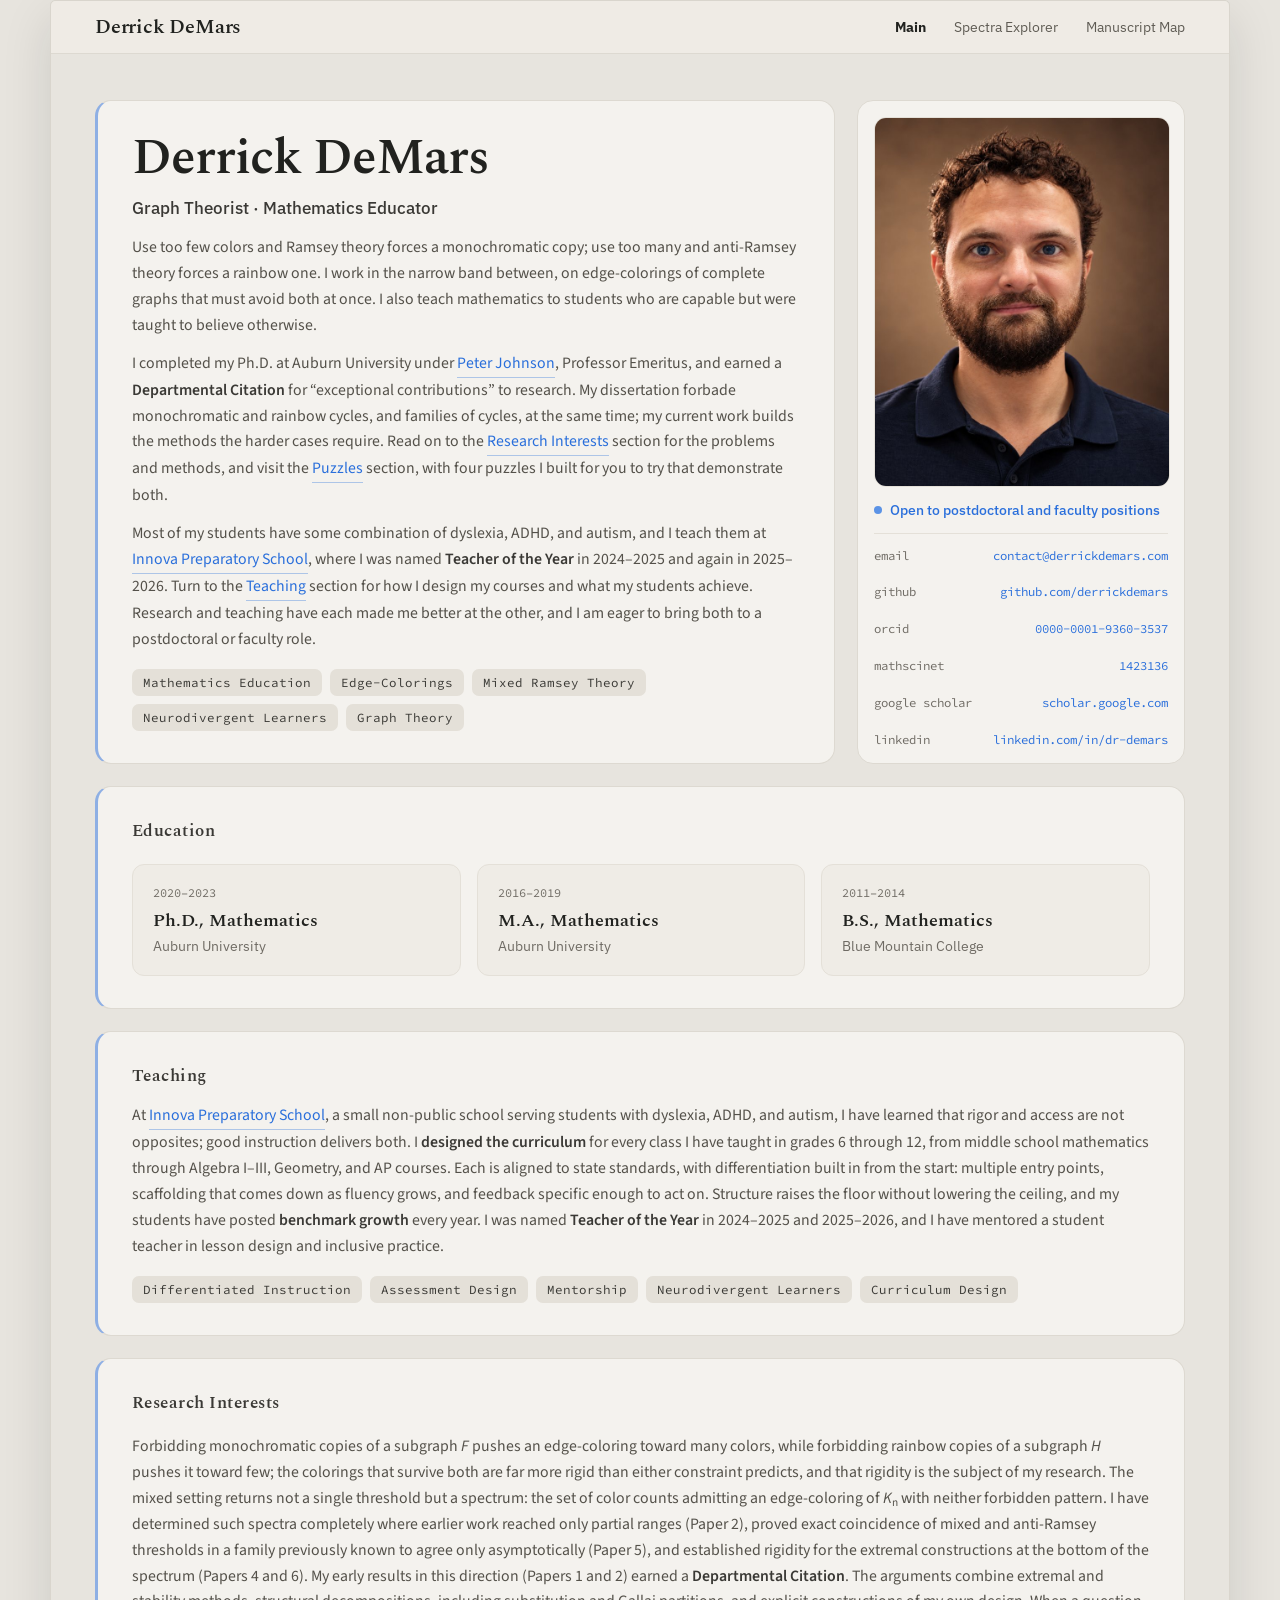
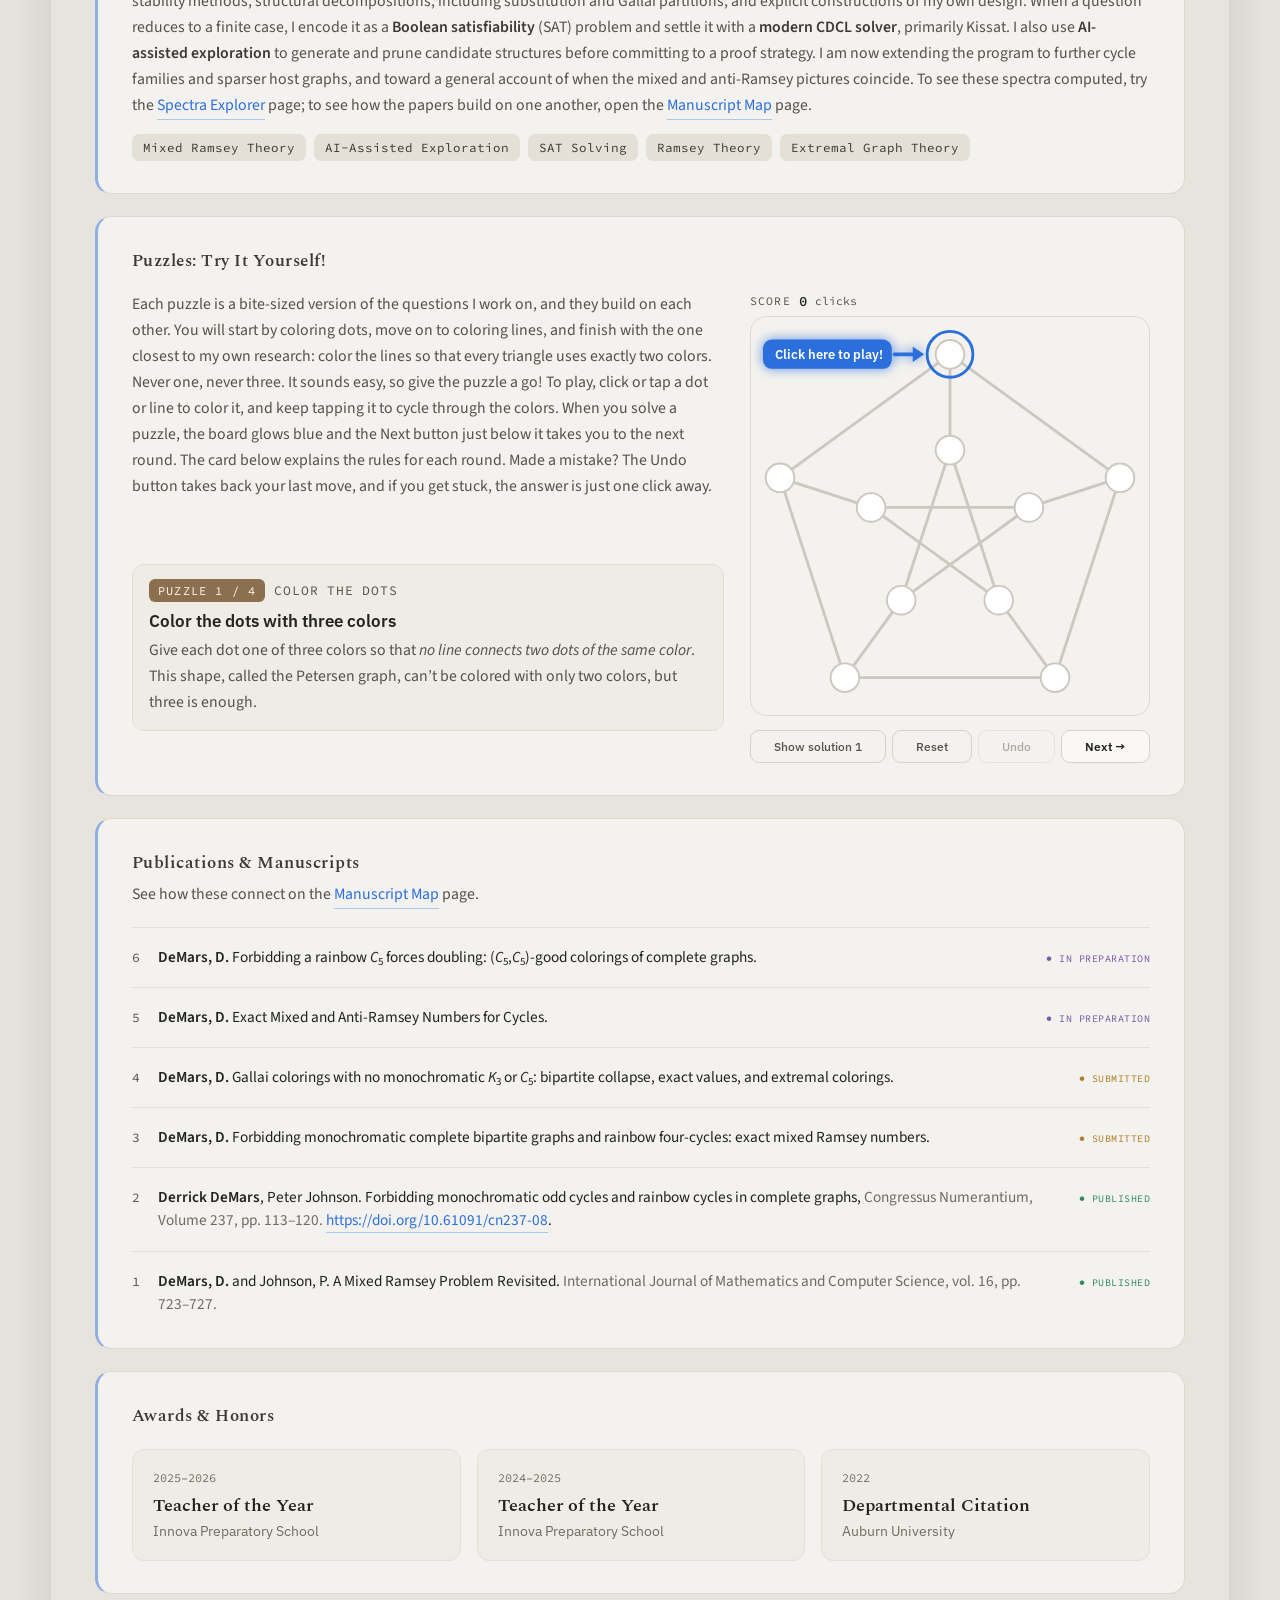
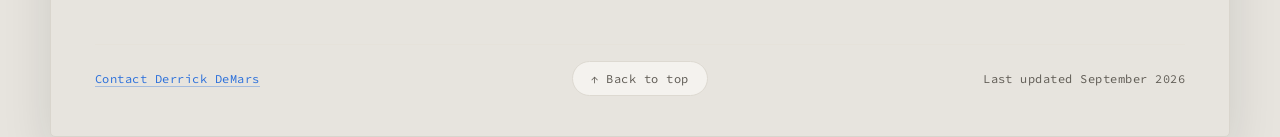
==== index.html @ c8bba65c "Update print statement from 'Hello' to 'Goodbye'" ====
<!DOCTYPE html>
<html lang="en">
<head>
<meta charset="utf-8">
<!-- Google Tag Manager -->
<script>(function(w,d,s,l,i){w[l]=w[l]||[];w[l].push({'gtm.start':
new Date().getTime(),event:'gtm.js'});var f=d.getElementsByTagName(s)[0],
j=d.createElement(s),dl=l!='dataLayer'?'&l='+l:'';j.async=true;j.src=
'https://www.googletagmanager.com/gtm.js?id='+i+dl;f.parentNode.insertBefore(j,f);
})(window,document,'script','dataLayer','GTM-W3476JL2');</script>
<!-- End Google Tag Manager -->
<!-- Google tag (gtag.js) -->
<script async src="https://www.googletagmanager.com/gtag/js?id=G-5Z5SW66YG1"></script>
<script>
  window.dataLayer = window.dataLayer || [];
  function gtag(){dataLayer.push(arguments);}
  gtag('js', new Date());

  gtag('config', 'G-5Z5SW66YG1');
</script>
<!-- Microsoft Clarity -->
<script type="text/javascript">
    (function(c,l,a,r,i,t,y){
        c[a]=c[a]||function(){(c[a].q=c[a].q||[]).push(arguments)};
        t=l.createElement(r);t.async=1;t.src="https://www.clarity.ms/tag/"+i;
        y=l.getElementsByTagName(r)[0];y.parentNode.insertBefore(t,y);
    })(window, document, "clarity", "script", "ym49k6kw6h");
</script>
<meta name="viewport" content="width=device-width, initial-scale=1">
<title>Derrick DeMars</title>
<meta name="description" content="Derrick DeMars, Ph.D.: graph theorist working on mixed Ramsey and anti-Ramsey problems, and two-time Teacher of the Year. Research, teaching, and puzzles.">
<link rel="canonical" href="https://derrickdemars.com/">
<meta name="author" content="Derrick DeMars">
<meta name="robots" content="index, follow, max-image-preview:large, max-snippet:-1">
<meta property="og:type" content="profile">
<meta property="og:url" content="https://derrickdemars.com/">
<meta property="og:site_name" content="Derrick DeMars">
<meta property="og:title" content="Derrick DeMars · Graph Theorist &amp; Mathematics Educator">
<meta property="og:description" content="Derrick DeMars, Ph.D.: graph theorist working on mixed Ramsey and anti-Ramsey problems, and two-time Teacher of the Year. Research, teaching, and puzzles.">
<meta property="profile:first_name" content="Derrick">
<meta property="profile:last_name" content="DeMars">
<meta property="og:image" content="https://derrickdemars.com/assets/photoofderrickdemars.jpg">
<meta property="og:image:alt" content="Photo of Derrick DeMars">
<meta name="twitter:card" content="summary">
<meta name="twitter:image" content="https://derrickdemars.com/assets/photoofderrickdemars.jpg">
<meta name="twitter:image:alt" content="Photo of Derrick DeMars">
<meta name="twitter:title" content="Derrick DeMars · Graph Theorist &amp; Mathematics Educator">
<meta name="twitter:description" content="Derrick DeMars, Ph.D.: graph theorist working on mixed Ramsey and anti-Ramsey problems, and two-time Teacher of the Year. Research, teaching, and puzzles.">
<link rel="icon" href="/favicon.ico?v=4" sizes="48x48">
<link rel="icon" type="image/png" sizes="32x32" href="/assets/favicon-32.png?v=4">
<link rel="icon" type="image/svg+xml" href="/assets/favicon.svg?v=4">
<link rel="apple-touch-icon" sizes="180x180" href="/assets/apple-touch-icon.png?v=4">
<script type="application/ld+json">{"@context": "https://schema.org", "@graph": [{"@type": "WebSite", "@id": "https://derrickdemars.com/#website", "url": "https://derrickdemars.com/", "name": "Derrick DeMars", "inLanguage": "en"}, {"@type": "ProfilePage", "@id": "https://derrickdemars.com/#profilepage", "url": "https://derrickdemars.com/", "name": "Derrick DeMars", "inLanguage": "en", "isPartOf": {"@id": "https://derrickdemars.com/#website"}, "mainEntity": {"@id": "https://derrickdemars.com/#person"}}, {"@type": "Person", "@id": "https://derrickdemars.com/#person", "url": "https://derrickdemars.com/", "name": "Derrick DeMars", "givenName": "Derrick", "familyName": "DeMars", "honorificSuffix": "Ph.D.", "jobTitle": "Mathematician and Mathematics Educator", "description": "Graph theorist and mathematics educator. Research on mixed Ramsey and anti-Ramsey problems in edge-colored complete graphs.", "image": "https://derrickdemars.com/assets/photoofderrickdemars.jpg", "email": "mailto:contact@derrickdemars.com", "identifier": "https://orcid.org/0000-0001-9360-3537", "worksFor": {"@type": "School", "name": "Innova Preparatory School", "url": "https://www.innovaprep.org/"}, "alumniOf": [{"@type": "CollegeOrUniversity", "name": "Auburn University", "sameAs": "https://www.auburn.edu/"}, {"@type": "CollegeOrUniversity", "name": "Blue Mountain College"}], "award": ["Teacher of the Year, Innova Preparatory School (2025–2026)", "Teacher of the Year, Innova Preparatory School (2024–2025)", "Departmental Citation, Auburn University (2022)"], "knowsAbout": ["Graph theory", "Ramsey theory", "Anti-Ramsey theory", "Gallai colorings", "Mathematics education"], "sameAs": ["https://orcid.org/0000-0001-9360-3537", "https://mathscinet.ams.org/mathscinet/MRAuthorID/1423136", "https://github.com/derrickdemars", "https://scholar.google.com/citations?user=8eZwxW4AAAAJ", "https://www.linkedin.com/in/dr-demars/"]}, {"@type": "ScholarlyArticle", "@id": "https://derrickdemars.com/#paper-2", "headline": "Forbidding monochromatic odd cycles and rainbow cycles in complete graphs", "author": [{"@id": "https://derrickdemars.com/#person"}, {"@type": "Person", "name": "Peter Johnson"}], "isPartOf": {"@type": "PublicationVolume", "volumeNumber": "237", "isPartOf": {"@type": "Periodical", "name": "Congressus Numerantium"}}, "pageStart": "113", "pageEnd": "120", "url": "https://doi.org/10.61091/cn237-08", "sameAs": "https://doi.org/10.61091/cn237-08", "identifier": {"@type": "PropertyValue", "propertyID": "DOI", "value": "10.61091/cn237-08"}}, {"@type": "ScholarlyArticle", "@id": "https://derrickdemars.com/#paper-1", "headline": "A Mixed Ramsey Problem Revisited", "author": [{"@id": "https://derrickdemars.com/#person"}, {"@type": "Person", "name": "Peter Johnson"}], "isPartOf": {"@type": "PublicationVolume", "volumeNumber": "16", "isPartOf": {"@type": "Periodical", "name": "International Journal of Mathematics and Computer Science"}}, "pageStart": "723", "pageEnd": "727"}]}</script>
<link rel="preconnect" href="https://fonts.googleapis.com">
<link rel="preconnect" href="https://fonts.gstatic.com" crossorigin="">
<link href="https://fonts.googleapis.com/css2?family=Spectral:ital,wght@0,400;0,500;0,600;0,700;1,400;1,500&amp;family=IBM+Plex+Sans:wght@400;500;600&amp;family=Source+Sans+3:ital,wght@0,400;0,600;1,400&amp;family=Source+Code+Pro:wght@400;500&amp;display=swap" rel="stylesheet">
<link rel="stylesheet" href="/assets/site.css?v=4">
<style>
#pz-root button:hover{filter:brightness(.97);}
@keyframes pzPop{0%{transform:scale(1)}35%{transform:scale(1.2)}60%{transform:scale(.97)}100%{transform:scale(1)}}
@keyframes pzGlow{0%,100%{text-shadow:0 0 0 rgba(42,111,219,0)}50%{text-shadow:0 0 12px rgba(42,111,219,.6)}}
@keyframes pzRing{0%{box-shadow:0 0 0 0 rgba(42,111,219,.6)}100%{box-shadow:0 0 0 11px rgba(42,111,219,0)}}
@keyframes pzBoard{0%{box-shadow:0 0 0 0 rgba(42,111,219,.45)}100%{box-shadow:0 0 0 14px rgba(42,111,219,0)}}
#pz-status.pz-solved{display:inline-block; color:#2a6fdb; font-weight:600; transform-origin:right center; animation:pzPop .6s ease-out, pzGlow 1.4s ease-in-out .6s 3;}
#pz-dot.pz-solved{animation:pzRing 1.1s ease-out 3;}
[data-board].pz-solved{border-color:#2a6fdb !important; animation:pzBoard 1.1s ease-out 2;}
@media (prefers-reduced-motion: reduce){#pz-status.pz-solved, #pz-dot.pz-solved, [data-board].pz-solved{animation:none !important;}}
@keyframes pzHintRing{0%{transform:scale(.8); opacity:.95}100%{transform:scale(1.45); opacity:0}}
@keyframes pzHintNudge{0%,100%{transform:translateX(0)}50%{transform:translateX(-7px)}}
@keyframes pzHintIn{from{opacity:0}to{opacity:1}}
#pz-hint{pointer-events:none;}
#pz-hint .pz-hint-arrow{pointer-events:auto; cursor:pointer;} /* tap or click a guide's label or arrow to dismiss it */
#pz-hint .pz-hint-arrow polygon{pointer-events:none;} /* arrowheads stay click-through so taps near the target still reach it */
#pz-hint .pz-hint-ring{transform-box:fill-box; transform-origin:center; animation:pzHintRing 1.3s ease-out infinite;}
#pz-hint .pz-hint-arrow{animation:pzHintNudge 1.1s ease-in-out infinite, pzHintIn .35s ease-out; filter:drop-shadow(0 0 6px rgba(42,111,219,.75));}
@media (prefers-reduced-motion: reduce){#pz-hint .pz-hint-ring, #pz-hint .pz-hint-arrow{animation:none !important;}}
@keyframes pzArrowBob{0%,100%{transform:translateY(0)}50%{transform:translateY(-8px)}}
#pz-next-arrow{position:absolute; left:50%; bottom:calc(100% + 6px); width:28px; height:32px; margin-left:-14px; pointer-events:none; opacity:0; transition:opacity .3s ease; filter:drop-shadow(0 0 6px rgba(42,111,219,.75)); z-index:2;}
#pz-next-arrow.on{opacity:1; animation:pzArrowBob .9s ease-in-out .3s infinite;}
@media (prefers-reduced-motion: reduce){#pz-next-arrow.on{animation:none !important;}}
@keyframes pzHintEdge{0%,100%{stroke-opacity:.12}50%{stroke-opacity:.45}}
@keyframes pzHintNudgeD{0%,100%{transform:translate(0,0)}50%{transform:translate(-5px,-5px)}}
#pz-hint .pz-hint-edge{animation:pzHintEdge 1.2s ease-in-out infinite;}
#pz-hint .pz-hint-arrow.pz-hint-diag{animation:pzHintNudgeD 1.1s ease-in-out infinite, pzHintIn .35s ease-out;}
@media (prefers-reduced-motion: reduce){#pz-hint .pz-hint-edge, #pz-hint .pz-hint-arrow.pz-hint-diag{animation:none !important;}}
#pz-hint .pz-hint-arrow.pz-hint-still{animation:pzHintIn .35s ease-out;}
/* "Solved!" overlay: shown for about 2 seconds after a player's own solve. It dims the board and blocks
   taps on it; tapping the overlay closes it early. The buttons below the board stay usable. */
@keyframes pzThrob{0%,100%{transform:scale(1); box-shadow:0 0 0 2px rgba(42,111,219,.35), 0 0 14px rgba(42,111,219,.35); text-shadow:0 0 4px rgba(42,111,219,.25)}50%{transform:scale(1.09); box-shadow:0 0 0 2px rgba(42,111,219,.5), 0 0 30px rgba(42,111,219,.6); text-shadow:0 0 12px rgba(42,111,219,.55)}}
#pz-win{position:absolute; inset:0; z-index:3; border-radius:15px; background:rgba(33,34,31,.16); display:flex; align-items:center; justify-content:center; cursor:pointer; opacity:0; visibility:hidden; transition:opacity .25s ease, visibility 0s linear .25s;}
#pz-win.on{opacity:1; visibility:visible; transition:opacity .25s ease;}
#pz-win-word{font-family:var(--head-font, 'Spectral', serif); font-weight:600; font-size:clamp(30px,8vw,44px); line-height:1.1; letter-spacing:-.01em; color:#2a6fdb; background:rgba(255,255,255,.92); border-radius:18px; padding:.2em .62em; animation:pzThrob 1s ease-in-out infinite;}
/* Desktop: larger rule-card title (17px), puzzle-count pill and its label; the rules text matches the intro paragraph above it. */
@media screen and (min-width:921px){
  #pz-title{font-size:17px !important;}
  #pz-tag{font-size:12px !important; padding:4px 9px !important; border-radius:6px !important;}
  #pz-kind{font-size:13px !important;}
}
@media screen and (min-width:921px){#pz-goal{font-family:var(--body-font, 'Source Sans 3', sans-serif) !important; font-size:calc(var(--body-scale, 1) * 15.5px) !important; line-height:1.64 !important; color:#54514a !important;}}
#pz-goal strong{font-weight:600; color:#3a3935;} /* bold words in the rule cards match the page's other bold text */
/* Desktop two-column puzzle: the rule card is centered vertically between the end of the intro paragraph and the
   section's bottom border. The left column stretches to the section's height; the -18px bottom margin balances the
   14px gap above the card against the section's 32px bottom padding below it, so the visible gaps come out equal. */
#pz-root.pz-split > div:first-child{align-self:stretch; margin-bottom:-18px;}
#pz-root.pz-split > div:first-child > div:last-child{margin:auto 0;}
/* Puzzle button row (see the comment above #pz-btns in the page). */
#pz-btns{display:flex; gap:6px; width:100%; --bf:12.5px;}
#pz-btns .pz-grp{display:contents;}
#pz-btns button{flex:1 1 auto; font-size:var(--bf); line-height:1.2; padding:.66em .5em; white-space:nowrap; text-align:center;}
#pz-next-wrap{position:relative; display:flex; flex:1 1 auto;}
#pz-next-wrap > button{width:100%;}
#pz-btns.pz-two{flex-direction:column; row-gap:6px;}
#pz-btns.pz-two .pz-grp{display:flex; gap:6px;}
@media (hover:none), (pointer:coarse){#pz-btns button{min-height:44px;}}
@media (min-width:761px) and (max-width:920px){#pz-btns{width:calc(85% + 18px); margin:0 auto;}} /* the board is 85% wide plus its 8px padding and 1px border on each side */
/* Undo: grayed out when there is nothing to undo; a quick blue flash marks the one dot or line it changed. */
#pz-undo:disabled{opacity:.45; cursor:default !important;}
#pz-root button:disabled:hover{filter:none;}
#pz-flash{pointer-events:none;}
@keyframes pzUndoFlash{0%{opacity:0}25%{opacity:.95}100%{opacity:0}}
@keyframes pzUndoFade{from{opacity:.8}to{opacity:0}}
#pz-flash .pz-undo-flash{animation:pzUndoFlash .6s ease-out forwards; filter:drop-shadow(0 0 6px rgba(42,111,219,.8));}
@media (prefers-reduced-motion: reduce){#pz-flash .pz-undo-flash{animation:pzUndoFade .6s linear forwards;}}
/* Solved effects (status text, dot, board border and glow, overlay, challenge card) use the accent blue. */
/* Puzzle 4 extras: a 3-color solve gets a two-line "Solved in 3 colors!" overlay; a solve with more colors is
   followed by a challenge card with a Try Again button (board stays dimmed and locked until the player acts). */
#pz-win-word{display:flex; flex-direction:column; align-items:center; text-align:center;}
#pz-win-word.pz-long{font-size:clamp(21px,5.6vw,30px);}
#pz-win-sub{display:none; font-family:'IBM Plex Sans',sans-serif; font-size:.5em; font-weight:500; letter-spacing:0; color:#3a3935; margin-top:.25em;}
#pz-win-word.pz-long #pz-win-sub{display:block;}
#pz-card{display:none; width:max-content; max-width:80%; box-sizing:border-box; background:rgba(255,255,255,.95); border-radius:16px; padding:18px 20px; text-align:center; cursor:default; box-shadow:0 0 0 2px rgba(42,111,219,.35), 0 10px 28px rgba(20,22,28,.18); animation:pzHintIn .3s ease-out;}
#pz-win.pz-cardmode{cursor:default;}
#pz-win.pz-cardmode #pz-win-word{display:none;}
#pz-win.pz-cardmode #pz-card{display:block;}
.pz-card-h{font-family:var(--head-font, 'Spectral', serif); font-weight:600; font-size:clamp(20px,5.5vw,26px); line-height:1.15; color:#2a6fdb; margin-bottom:6px;}
#pz-card-msg{font-family:'IBM Plex Sans',sans-serif; font-size:clamp(13px,3.6vw,15px); line-height:1.45; color:#3a3935; margin:0 0 14px; max-width:26em;}
#pz-tryagain{font-family:'IBM Plex Sans',sans-serif; font-size:14px; font-weight:600; color:#ffffff; background:#2a6fdb; border:1px solid #2a6fdb; border-radius:9px; padding:10px 22px; cursor:pointer;}
@media (hover:none), (pointer:coarse){#pz-tryagain{min-height:44px;}}
@media (prefers-reduced-motion: reduce){#pz-win-word{animation:none !important; box-shadow:0 0 0 2px rgba(42,111,219,.4), 0 0 18px rgba(42,111,219,.4);}}
@keyframes haloFlash{0%{opacity:1}22%{opacity:0.1}44%{opacity:1}66%{opacity:0.1}100%{opacity:1}}
@media (prefers-reduced-motion: reduce){.otto-sparkle{animation:none !important;} *{scroll-behavior:auto !important;}}
[data-r="card"] p, [data-r="pubrow"] > [data-r="pubtext"]{font-family:var(--body-font, 'IBM Plex Sans', sans-serif);}
[style*="IBM Plex Mono"]{font-family:var(--mono-font, 'IBM Plex Mono', monospace) !important;}
[style*="Spectral"]{font-family:var(--head-font, 'Spectral', serif) !important;}
[data-r="card"] p{font-size:var(--fs-body) !important; line-height:var(--lh-body) !important;} /* body text size from site.css */
[data-r="pubrow"] > [data-r="pubtext"]{font-size:calc(var(--body-scale, 1) * 15px) !important;}
[id^="d4-"]{scroll-margin-top:84px;}
@media (max-width:920px){
  [data-r="sidecard"]{border-left:3px solid rgba(42,111,219,.5) !important;}
  [data-r="pubrow"] > [data-r="pubtext"]{font-size:calc(var(--body-scale, 1) * 14px) !important; line-height:1.5 !important;}
}
@media (min-width:761px) and (max-width:920px){
  [data-r="card"] p{max-width:none !important;}
  [data-r="pubrow"] > [data-r="pubtext"]{font-size:calc(var(--body-scale, 1) * 15px) !important; line-height:1.6 !important;}
  [data-board]{width:85%; max-width:85%; margin:0 auto;}
  [data-r="cardgrid"]{grid-template-columns:repeat(auto-fit,minmax(185px,1fr)) !important; gap:12px !important;}
  [data-r="cardgrid"] > div{padding:16px !important;}
  [data-r="cardgrid"] > div > div:nth-child(1){font-size:11px !important;}
  [data-r="cardgrid"] > div > div:nth-child(2){font-size:16.5px !important;}
  [data-r="cardgrid"] > div > div:nth-child(3){font-size:12.5px !important;}
  [data-r="hero"]{grid-template-columns:1fr !important;}
  [data-r="sidecard"]{display:grid !important; grid-template-columns:33% 1fr; gap:14px 22px; align-items:start;}
  [data-r="sidecard"]{align-items:stretch !important;}
  [data-r="sideinfo"]{grid-column:2; grid-row:1; gap:0 !important; min-height:100%;}
  [data-r="photo"]{grid-column:1; grid-row:1;}
  [data-r="sideinfo"] > div:nth-child(1){order:0; margin-bottom:12px;}
  [data-r="sideinfo"] > div:nth-child(2){display:none;}
  [data-r="contact"]{order:2; margin:auto 0;}
}
@media (max-width:760px){
  [data-r="hero"]{gap:16px !important;}
  [data-r="sidecard"]{border-radius:12px !important; padding:12px !important;}
  [data-r="photo"], [data-r="cardgrid"] > div{border-radius:10px !important;}
  [data-r="cardgrid"] > div{padding:16px !important;}
  [data-r="cardgrid"]{gap:12px !important;}
  [data-r="hero"]{grid-template-columns:1fr !important;}
  [data-r="photo"]{aspect-ratio:1/1 !important; object-position:50% 12% !important;}
  [data-r="pubrow"]{grid-template-columns:16px 1fr !important;}
  [data-r="pubrow"] > span:last-child{grid-column:2; justify-self:start !important; margin-top:6px;}
}
/* Desktop: the bio box is a column so any extra height collects above the tags, which stay pinned to the bottom. */
@media screen and (min-width:921px){
  [data-r="hero"] [data-r="card"]{display:flex; flex-direction:column;}
  [data-r="hero"] [data-r="card"] > div:last-child{margin-top:auto;}
}
@media print{
  @page{size:letter; margin:0.6in;}
  html,body{background:#ffffff !important;}
  [data-screen-label]{box-shadow:none !important; border:0 !important; border-radius:0 !important; background:#ffffff !important;}
  #d4-puzzle, [data-r="sidecard"]{display:none !important;}
  [data-print-only]{display:block !important;}
  [data-print-photo]{display:block !important; float:right; width:1.45in; height:1.8in; margin:0 0 10pt 14pt; border:1px solid #ccc; border-radius:4pt; background-image:url('assets/photoofderrickdemars.jpg'); background-size:cover; background-position:50% 18%;}
  [data-r="page"]{padding:0 !important; gap:14pt !important;}
  [data-r="hero"]{display:block !important;}
  [data-r="card"]{background:none !important; border:0 !important; border-left:2px solid #2a6fdb !important; border-radius:0 !important; padding:0 0 0 10pt !important; margin:0 0 14pt !important; break-inside:auto;}
  [data-r="card"] > div:first-child, [data-r="card"] > h2:first-child{border-bottom:0.6pt solid #bbb; padding-bottom:3pt; margin-bottom:8pt !important;}
  [data-r="card"] p, [data-r="pubrow"] > [data-r="pubtext"]{font-size:calc(var(--body-scale, 1) * 11pt) !important; line-height:1.45 !important; max-width:none !important; color:#141414 !important;}
  h1{font-size:24pt !important; margin-bottom:4pt !important;}
  [data-r="cardgrid"]{grid-template-columns:repeat(3,1fr) !important; gap:10pt !important;}
  [data-r="cardgrid"] > div{background:none !important; border:0.6pt solid #ddd !important; padding:8pt !important; break-inside:avoid;}
  [data-r="pubrow"]{break-inside:avoid; padding-top:8pt !important; margin-top:8pt !important;}
  .foot{font-size:8.5pt !important;}
  .otto-sparkle{animation:none !important; -webkit-text-fill-color:#2a6fdb !important; color:#2a6fdb !important;}
}
@keyframes ottoSparkle{0%{background-position:100% 0;}7.7%{background-position:0% 0;}100%{background-position:0% 0;}}
.otto-sparkle{background-image:linear-gradient(105deg,#2a6fdb 0%,#2a6fdb 46%,#e8f1ff 50%,#2a6fdb 54%,#2a6fdb 100%);background-size:300% 100%;background-position:0% 0;-webkit-background-clip:text;background-clip:text;-webkit-text-fill-color:transparent;color:#2a6fdb;animation:ottoSparkle 23s ease-in-out 1s infinite;}
</style>
</head>
<body>
<!-- Google Tag Manager (noscript) -->
<noscript><iframe src="https://www.googletagmanager.com/ns.html?id=GTM-W3476JL2"
height="0" width="0" style="display:none;visibility:hidden"></iframe></noscript>
<!-- End Google Tag Manager (noscript) -->
<div class="frame">
<div class="screen" id="top" data-screen-label="Home">

    <header class="bar">
      <a class="name" href="#top" data-plain="1">Derrick DeMars</a>
      <nav aria-label="Site"><span aria-current="page">Main</span><a href="/spectra-explorer/">Spectra Explorer</a><a href="/manuscript-map/">Manuscript Map</a></nav>
    </header>

  <div class="page" data-r="page">

      <div data-r="hero" style="display:grid; grid-template-columns:minmax(280px,1fr) clamp(262px,31.5%,328px); gap:22px; align-items:start;">

        <div style="display:flex; flex-direction:column; gap:22px;">

          <div class="card" data-r="card">
            <div data-print-photo="1" style="display:none;"></div>
            <h1 class="title">Derrick DeMars</h1>
            <div style="font-size:clamp(12.5px,3.5vw,17px); white-space:nowrap; color:#3a3935; font-weight:500; margin-bottom:16px;">Graph Theorist · Mathematics Educator</div>
            <div data-print-only="1" style="display:none; font-family:'IBM Plex Mono',monospace; font-size:9.5pt; color:#333; margin-bottom:4px;">contact@derrickdemars.com · ORCID 0000-0001-9360-3537 · linkedin.com/in/dr-demars</div>
            <div data-print-only="1" style="display:none; font-family:'IBM Plex Mono',monospace; font-size:9.5pt; color:#2a6fdb; margin-bottom:14px;">Open to postdoctoral and faculty positions</div>
            <p style="font-size:15.5px; line-height:1.6; color:#54514a; margin:0 0 12px; max-width:46em;">Use too few colors and Ramsey theory forces a monochromatic copy; use too many and anti-Ramsey theory forces a rainbow one. I work in the narrow band between, on edge-colorings of complete graphs that must avoid both at once. I also teach mathematics to students who are capable but were taught to believe otherwise.</p>
            <p style="font-size:15.5px; line-height:1.6; color:#54514a; margin:0 0 12px; max-width:46em;">I completed my Ph.D. at Auburn University under <a href="https://cosam.auburn.edu/directory/profile.php?id=johnspd" target="_blank" rel="noopener" style="color:#2a6fdb; text-decoration:none; border-bottom:1px solid rgba(42,111,219,.35);">Peter Johnson</a>, Professor Emeritus, and earned a <strong style="font-weight:600; color:#3a3935;">Departmental Citation</strong> for “exceptional contributions” to research. My dissertation forbade monochromatic and rainbow cycles, and families of cycles, at the same time; my current work builds the methods the harder cases require. Read on to the <a href="#d4-overview" style="color:#2a6fdb; text-decoration:none; border-bottom:1px solid rgba(42,111,219,.35);">Research Interests</a> section for the problems and methods, and visit the <a href="#d4-puzzle" style="color:#2a6fdb; text-decoration:none; border-bottom:1px solid rgba(42,111,219,.35);">Puzzles</a> section, with four puzzles I built for you to try that demonstrate both.</p>
            <p style="font-size:15.5px; line-height:1.6; color:#54514a; margin:0 0 16px; max-width:46em;">Most of my students have some combination of dyslexia, ADHD, and autism, and I teach them at <a href="https://www.innovaprep.org/" target="_blank" rel="noopener" style="color:#2a6fdb; text-decoration:none; border-bottom:1px solid rgba(42,111,219,.35);">Innova Preparatory School</a>, where I was named <strong style="font-weight:600; color:#3a3935;">Teacher of the Year</strong> in 2024–2025 and again in 2025–2026. Turn to the <a href="#d4-teaching" style="color:#2a6fdb; text-decoration:none; border-bottom:1px solid rgba(42,111,219,.35);">Teaching</a> section for how I design my courses and what my students achieve. Research and teaching have each made me better at the other, and I am eager to bring both to a postdoctoral or faculty role.</p>
            <div style="display:flex; flex-wrap:wrap; gap:8px;">
              <span data-tag="1">Mathematics Education</span>
              <span data-tag="1">Graph Theory</span>
              <span data-tag="1">Neurodivergent Learners</span>
              <span data-tag="1">Mixed Ramsey Theory</span>
              <span data-tag="1">Edge-Colorings</span>
            </div>
          </div>

        </div>

        <div data-r="sidecard" style="background:#f4f2ee; border:1px solid #ddd9d1; border-radius:16px; padding:16px; display:flex; flex-direction:column; gap:14px;">
          <img data-r="photo" src="assets/photoofderrickdemars.jpg" alt="Derrick DeMars" style="display:block; width:100%; aspect-ratio:4/5; border-radius:12px; border:1px solid #e4e0d8; object-fit:cover; object-position:50% 18%;">
          <div data-r="sideinfo" style="display:flex; flex-direction:column; gap:14px; min-width:0;">
          <div style="display: inline-flex; align-items: center; gap: 8px; font-size: 13.83px; color: #2a6fdb; font-weight: 500"><span style="width:8px; height:8px; border-radius:50%; background:#5b93e6;"></span><span class="otto-sparkle">Open to postdoctoral and faculty positions</span></div>
          <div style="height:1px; background:#e4e0d8;"></div>
          <div data-r="contact" style="display:flex; flex-direction:column; gap:10px; font-family:'IBM Plex Mono',monospace; font-size:12.33px; min-width:0;">
            <div style="display:flex; justify-content:space-between; gap:12px;"><span style="color:#6f6b64;">email</span><a href="mailto:contact@derrickdemars.com" style="color:#2a6fdb; text-decoration:none;">contact@derrickdemars.com</a></div>
            <div style="display:flex; justify-content:space-between; gap:12px;"><span style="color:#6f6b64; flex-shrink:0;">github</span><a href="https://github.com/derrickdemars" target="_blank" rel="noopener" style="color:#2a6fdb; text-decoration:none; text-align:right;">github.com/derrickdemars</a></div>
            <div style="display:flex; justify-content:space-between; gap:12px;"><span style="color:#6f6b64; flex-shrink:0;">orcid</span><a href="https://orcid.org/0000-0001-9360-3537" target="_blank" rel="noopener" style="color:#2a6fdb; text-decoration:none; text-align:right;">0000-0001-9360-3537</a></div>
            <div style="display:flex; justify-content:space-between; gap:12px;"><span style="color:#6f6b64; flex-shrink:0;">mathscinet</span><a href="https://mathscinet.ams.org/mathscinet/MRAuthorID/1423136" target="_blank" rel="noopener" style="color:#2a6fdb; text-decoration:none; text-align:right;">1423136</a></div>
            <div style="display:flex; justify-content:space-between; gap:12px;"><span style="color:#6f6b64; flex-shrink:0;">google scholar</span><a href="https://scholar.google.com/citations?hl=en&amp;user=8eZwxW4AAAAJ" target="_blank" rel="noopener" style="color:#2a6fdb; text-decoration:none; text-align:right;">scholar.google.com</a></div>
            <!-- Hidden until ready: remove "display:none" / hidden to show this row again -->
            <div hidden style="display:none; justify-content:space-between; gap:12px;"><span style="color:#6f6b64; flex-shrink:0;">arXiv</span><a aria-disabled="true" style="color:#2a6fdb; text-decoration:none; text-align:right; cursor:default;">Author Profile</a></div>
            <!-- Hidden until ready: remove "display:none" / hidden to show this row again -->
            <div hidden style="display:none; justify-content:space-between; gap:12px;"><span style="color:#6f6b64; flex-shrink:0;">math genealogy</span><a href="https://mathgenealogy.org/id.php?id=5327" target="_blank" rel="noopener" style="color:#2a6fdb; text-decoration:none; text-align:right;">Peter Johnson, Jr.</a></div>
            <div style="display:flex; justify-content:space-between; gap:12px;"><span style="color:#6f6b64; flex-shrink:0;">linkedin</span><a href="https://www.linkedin.com/in/dr-demars/" target="_blank" rel="noopener" style="color:#2a6fdb; text-decoration:none; text-align:right;">linkedin.com/in/dr-demars</a></div>
          </div>
          </div>
        </div>

      </div>

      <div class="card" data-r="card">
        <h2 id="d4-education" class="sec-h" style="margin:0 0 20px;">Education</h2>
        <div data-r="cardgrid" style="display:grid; grid-template-columns:repeat(auto-fit,minmax(200px,1fr)); gap:16px;">
          <div style="background:#efece6; border:1px solid #e4e0d8; border-radius:12px; padding:20px;">
            <div style="font-family:'IBM Plex Mono',monospace; font-size:12px; color:#6f6b64; margin-bottom:10px;">2020–2023</div>
            <div style="font-family:'Spectral',serif; font-size:18px; font-weight:600; line-height:1.2;">Ph.D., Mathematics</div>
            <div style="font-size:13.5px; color:#6f6b64; margin-top:6px;">Auburn University</div>
          </div>
          <div style="background:#efece6; border:1px solid #e4e0d8; border-radius:12px; padding:20px;">
            <div style="font-family:'IBM Plex Mono',monospace; font-size:12px; color:#6f6b64; margin-bottom:10px;">2016–2019</div>
            <div style="font-family:'Spectral',serif; font-size:18px; font-weight:600; line-height:1.2;">M.A., Mathematics</div>
            <div style="font-size:13.5px; color:#6f6b64; margin-top:6px;">Auburn University</div>
          </div>
          <div style="background:#efece6; border:1px solid #e4e0d8; border-radius:12px; padding:20px;">
            <div style="font-family:'IBM Plex Mono',monospace; font-size:12px; color:#6f6b64; margin-bottom:10px;">2011–2014</div>
            <div style="font-family:'Spectral',serif; font-size:18px; font-weight:600; line-height:1.2;">B.S., Mathematics</div>
            <div style="font-size:13.5px; color:#6f6b64; margin-top:6px;">Blue Mountain College</div>
          </div>
        </div>
      </div>

      <div class="card" data-r="card">
        <h2 id="d4-teaching" class="sec-h">Teaching</h2>
        <p style="font-size:15.5px; line-height:1.62; color:#54514a; margin:0 0 16px;">At <a href="https://www.innovaprep.org/" target="_blank" rel="noopener" style="color:#2a6fdb; text-decoration:none; border-bottom:1px solid rgba(42,111,219,.35);">Innova Preparatory School</a>, a small non-public school serving students with dyslexia, ADHD, and autism, I have learned that rigor and access are not opposites; good instruction delivers both. I <strong style="font-weight:600; color:#3a3935;">designed the curriculum</strong> for every class I have taught in grades 6 through 12, from middle school mathematics through Algebra I–III, Geometry, and AP courses. Each is aligned to state standards, with differentiation built in from the start: multiple entry points, scaffolding that comes down as fluency grows, and feedback specific enough to act on. Structure raises the floor without lowering the ceiling, and my students have posted <strong style="font-weight:600; color:#3a3935;">benchmark growth</strong> every year. I was named <strong style="font-weight:600; color:#3a3935;">Teacher of the Year</strong> in 2024–2025 and 2025–2026, and I have mentored a student teacher in lesson design and inclusive practice.</p>
        <div style="display:flex; flex-wrap:wrap; gap:8px;">
          <span data-tag="1">Mentorship</span>
          <span data-tag="1">Neurodivergent Learners</span>
          <span data-tag="1">Differentiated Instruction</span>
          <span data-tag="1">Curriculum Design</span>
          <span data-tag="1">Assessment Design</span>
        </div>
      </div>

      <div id="d4-overview" class="card" data-r="card">
        <h2 class="sec-h" style="margin:0 0 18px;">Research Interests</h2>
        <p style="font-size:15.5px; line-height:1.64; color:#54514a; margin:0 0 14px;">Forbidding monochromatic copies of a subgraph <i style="margin-right:.06em;">F</i> pushes an edge-coloring toward many colors, while forbidding rainbow copies of a subgraph <i style="margin-right:.06em;">H</i> pushes it toward few; the colorings that survive both are far more rigid than either constraint predicts, and that rigidity is the subject of my research. The mixed setting returns not a single threshold but a spectrum: the set of color counts admitting an edge-coloring of <i>K</i><sub>n</sub> with neither forbidden pattern. I have determined such spectra completely where earlier work reached only partial ranges (Paper 2), proved exact coincidence of mixed and anti-Ramsey thresholds in a family previously known to agree only asymptotically (Paper 5), and established rigidity for the extremal constructions at the bottom of the spectrum (Papers 4 and 6). My early results in this direction (Papers 1 and 2) earned a <strong style="font-weight:600; color:#3a3935;">Departmental Citation</strong>. The arguments combine extremal and stability methods, structural decompositions, including substitution and Gallai partitions, and explicit constructions of my own design. When a question reduces to a finite case, I encode it as a <strong style="font-weight:600; color:#3a3935;">Boolean satisfiability</strong> (SAT) problem and settle it with a <strong style="font-weight:600; color:#3a3935;">modern CDCL solver</strong>, primarily Kissat. I also use <strong style="font-weight:600; color:#3a3935;">AI-assisted exploration</strong> to generate and prune candidate structures before committing to a proof strategy. I am now extending the program to further cycle families and sparser host graphs, and toward a general account of when the mixed and anti-Ramsey pictures coincide. To see these spectra computed, try the <a href="/spectra-explorer/" style="color:#2a6fdb; text-decoration:none; border-bottom:1px solid rgba(42,111,219,.35);">Spectra Explorer</a> page; to see how the papers build on one another, open the <a href="/manuscript-map/" style="color:#2a6fdb; text-decoration:none; border-bottom:1px solid rgba(42,111,219,.35);">Manuscript Map</a> page.</p>
        <div style="display:flex; flex-wrap:wrap; gap:8px;">
          <span data-tag="1">Ramsey Theory</span>
          <span data-tag="1">Mixed Ramsey Theory</span>
          <span data-tag="1">Extremal Graph Theory</span>
          <span data-tag="1">SAT Solving</span>
          <span data-tag="1">AI-Assisted Exploration</span>
        </div>
      </div>

      <div id="d4-puzzle" class="card" data-r="card">
        <h2 class="sec-h" style="margin:0 0 18px;">Puzzles: Try It Yourself!</h2>
        <div id="pz-root" style="width:100%; display:grid; grid-template-columns:minmax(0,1fr); gap:18px; align-items:start; font-family:'IBM Plex Sans',sans-serif;">
  <div style="display:flex; flex-direction:column; gap:14px; min-width:0;">
          <div>
          <p style="font-size:15.5px; line-height:1.64; color:#54514a; margin:0;">Each puzzle is a bite-sized version of the questions I work on, and they build on each other. You will start by coloring dots, move on to coloring lines, and finish with the one closest to my own research: color the lines so that every triangle uses exactly two colors. Never one, never three. It sounds easy, so give the puzzle a go! To play, click or tap a dot or line to color it, and keep tapping it to cycle through the colors. When you solve a puzzle, the board glows blue and the Next button just below it takes you to the next round. The card below explains the rules for each round. Made a mistake? The Undo button takes back your last move, and if you get stuck, the answer is just one click away.</p>
          </div>
    <div style="border:1px solid #e0ddd5; background:#efece6; border-radius:12px; padding:14px 16px;">
      <div style="display:flex; align-items:center; gap:9px; margin-bottom:8px; flex-wrap:wrap;">
        <span id="pz-tag" style="font-family:'IBM Plex Mono',monospace; font-size:10px; letter-spacing:.1em; text-transform:uppercase; color:#fbf6ee; background:#8c6f4e; border-radius:5px; padding:3px 7px;"></span>
        <span id="pz-kind" style="font-family:'IBM Plex Mono',monospace; font-size:11px; letter-spacing:.06em; text-transform:uppercase; color:#55524b;"></span>
      </div>
      <div id="pz-title" style="font-family:'IBM Plex Sans',sans-serif; font-weight:600; font-size:15px; color:#23241f; margin-bottom:6px;"></div>
      <div id="pz-goal" style="font-size:12.5px; line-height:1.55; color:#55524b;"></div>
    </div>
  </div>
  <div style="display:flex; flex-direction:column; gap:14px; min-width:0;">
    <div style="display:flex; align-items:center; justify-content:space-between; gap:12px; margin-bottom:-8px; font-family:'IBM Plex Mono',monospace; font-size:11.5px; color:#55524b;"><span style="display:inline-flex; align-items:center; gap:8px;"><span style="text-transform:uppercase; letter-spacing:.1em;">Score</span><span id="pz-clicks" style="color:#23241f; font-weight:600; font-size:14px;">0</span><span>clicks</span></span><span style="display:inline-flex; align-items:center; gap:7px;" aria-live="polite"><span id="pz-dot" style="width:9px; height:9px; border-radius:50%; background:#55524b; flex-shrink:0;"></span><span id="pz-status"></span></span></div>
    <div data-board="1" style="position:relative; border-radius:16px; background:transparent; border:1px solid #ddd9d1; padding:8px;">
      <svg id="pz-svg" viewBox="0 0 400 400" style="width:100%; height:auto; display:block; overflow:visible;" role="img" aria-label="Interactive graph coloring puzzle">
        <g id="pz-halo-e"></g><g id="pz-edges"></g><g id="pz-hits"></g><g id="pz-halo-n"></g><g id="pz-nodes"></g><g id="pz-nodehits"></g><g id="pz-flash"></g><g id="pz-hint"></g>
      </svg>
      <div id="pz-win"><div id="pz-win-word" aria-hidden="true"><span id="pz-win-main">Solved!</span><span id="pz-win-sub">The fewest possible.</span></div><div id="pz-card" role="dialog" aria-labelledby="pz-card-h" aria-describedby="pz-card-msg"><div class="pz-card-h" id="pz-card-h">Nice work!</div><div id="pz-card-msg"></div><button type="button" id="pz-tryagain">Try Again</button></div></div>
    </div>
    <div style="display:flex; flex-direction:column; gap:10px;">
      <!-- Puzzle buttons: the row spans exactly the board's width (left and right edges line up with it). Each button
           starts at its label's width and the leftover space is shared evenly. Text size follows the board width
           (see fitButtons). If one line can't hold them, the row splits into two full-width rows 6px apart; the
           bobbing arrow above "Next" may then briefly overlap the top row (it never blocks taps). -->
      <div id="pz-btns">
        <div class="pz-grp"><button type="button" id="pz-solve" style="font-family:'IBM Plex Sans',sans-serif; font-weight:500; color:#55524b; background:transparent; border:1px solid #d6d1c8; border-radius:9px; cursor:pointer;">Show solution 1</button>
        <button type="button" id="pz-reset" style="font-family:'IBM Plex Sans',sans-serif; font-weight:500; color:#55524b; background:transparent; border:1px solid #d6d1c8; border-radius:9px; cursor:pointer;">Reset</button>
        <button type="button" id="pz-undo" disabled style="font-family:'IBM Plex Sans',sans-serif; font-weight:500; color:#55524b; background:transparent; border:1px solid #d6d1c8; border-radius:9px; cursor:pointer;">Undo</button></div>
        <div class="pz-grp"><button type="button" id="pz-prev" style="font-family:'IBM Plex Sans',sans-serif; font-weight:500; color:#23241f; background:#faf8f4; border:1px solid #d6d1c8; border-radius:9px; cursor:pointer;">&larr; Back</button>
        <span id="pz-next-wrap"><button type="button" id="pz-next" style="font-family:'IBM Plex Sans',sans-serif; font-weight:600; color:#23241f; background:#faf8f4; border:1px solid #d6d1c8; border-radius:9px; cursor:pointer;">Next &rarr;</button><span id="pz-next-arrow" aria-hidden="true"><svg viewBox="0 0 28 32" width="28" height="32"><path d="M10 2 h8 v15 h7 L14 30 L3 17 h7 z" fill="#2a6fdb"/></svg></span></span></div>
      </div>
    </div>
  </div>
</div>
      </div>

      <div id="d4-publications" class="card" data-r="card">
        <div style="display:flex; align-items:baseline; justify-content:space-between; margin-bottom:6px;">
          <h2 class="sec-h" style="margin:0;">Publications &amp; Manuscripts</h2>
        </div>
        <p style="font-size:15.5px; line-height:1.64; color:#54514a; margin:6px 0 0;">See how these connect on the <a href="/manuscript-map/" style="color:#2a6fdb; text-decoration:none; border-bottom:1px solid rgba(42,111,219,.35);">Manuscript Map</a> page.</p>
        <div data-r="pubrow" style="display:grid; grid-template-columns:16px 1fr 104px; gap:10px; padding:18px 0 0; margin-top:18px; border-top:1px solid #e4e0d8; align-items:baseline;">
          <div style="font-family:'IBM Plex Mono',monospace; font-size:13px; color:#54514a;">6</div>
          <div data-r="pubtext" style="font-size:15px; line-height:1.5;"><span style="font-weight:600;">DeMars, D.</span> Forbidding a rainbow <i>C</i><sub>5</sub> forces doubling: (<i>C</i><sub>5</sub>,<i>C</i><sub>5</sub>)-good colorings of complete graphs.</div>
          <span style="font-family:'IBM Plex Mono',monospace; font-size:10px; letter-spacing:.05em; text-transform:uppercase; color:#7a5aa8; justify-self:end;">● In Preparation</span>
        </div>
        <div data-r="pubrow" style="display:grid; grid-template-columns:16px 1fr 104px; gap:10px; padding:18px 0 0; margin-top:18px; border-top:1px solid #e4e0d8; align-items:baseline;">
          <div style="font-family:'IBM Plex Mono',monospace; font-size:13px; color:#54514a;">5</div>
          <div data-r="pubtext" style="font-size:15px; line-height:1.5;"><span style="font-weight:600;">DeMars, D.</span> Exact Mixed and Anti-Ramsey Numbers for Cycles.</div>
          <span style="font-family:'IBM Plex Mono',monospace; font-size:10px; letter-spacing:.05em; text-transform:uppercase; color:#7a5aa8; justify-self:end;">● In Preparation</span>
        </div>
        <div data-r="pubrow" style="display:grid; grid-template-columns:16px 1fr 104px; gap:10px; padding:18px 0 0; margin-top:18px; border-top:1px solid #e4e0d8; align-items:baseline;">
          <div style="font-family:'IBM Plex Mono',monospace; font-size:13px; color:#54514a;">4</div>
          <div data-r="pubtext" style="font-size:15px; line-height:1.5;"><span style="font-weight:600;">DeMars, D.</span> Gallai colorings with no monochromatic <i>K</i><sub>3</sub> or <i>C</i><sub>5</sub>: bipartite collapse, exact values, and extremal colorings.</div>
          <span style="font-family:'IBM Plex Mono',monospace; font-size:10px; letter-spacing:.05em; text-transform:uppercase; color:#b07d22; justify-self:end;">● Submitted</span>
        </div>
        <div data-r="pubrow" style="display:grid; grid-template-columns:16px 1fr 104px; gap:10px; padding:18px 0 0; margin-top:18px; border-top:1px solid #e4e0d8; align-items:baseline;">
          <div style="font-family:'IBM Plex Mono',monospace; font-size:13px; color:#54514a;">3</div>
          <div data-r="pubtext" style="font-size:15px; line-height:1.5;"><span style="font-weight:600;">DeMars, D.</span> Forbidding monochromatic complete bipartite graphs and rainbow four-cycles: exact mixed Ramsey numbers.</div>
          <span style="font-family:'IBM Plex Mono',monospace; font-size:10px; letter-spacing:.05em; text-transform:uppercase; color:#b07d22; justify-self:end;">● Submitted</span>
        </div>
        <div data-r="pubrow" style="display:grid; grid-template-columns:16px 1fr 104px; gap:10px; padding:18px 0 0; margin-top:18px; border-top:1px solid #e4e0d8; align-items:baseline;">
          <div style="font-family:'IBM Plex Mono',monospace; font-size:13px; color:#54514a;">2</div>
          <div data-r="pubtext" style="font-size:15px; line-height:1.5;"><span style="font-weight:600;">Derrick DeMars</span>, Peter Johnson. Forbidding monochromatic odd cycles and rainbow cycles in complete graphs, <span style="color:#6f6b64;">Congressus Numerantium, Volume 237, pp. 113–120.</span> <a href="https://doi.org/10.61091/cn237-08" target="_blank" rel="noopener" style="color:#2a6fdb; text-decoration:none; border-bottom:1px solid rgba(42,111,219,.35);">https://doi.org/10.61091/cn237-08</a>.</div>
          <span style="font-family:'IBM Plex Mono',monospace; font-size:10px; letter-spacing:.05em; text-transform:uppercase; color:#2e8b57; justify-self:end;">● Published</span>
        </div>
        <div data-r="pubrow" style="display:grid; grid-template-columns:16px 1fr 104px; gap:10px; padding:18px 0 0; margin-top:18px; border-top:1px solid #e4e0d8; align-items:baseline;">
          <div style="font-family:'IBM Plex Mono',monospace; font-size:13px; color:#54514a;">1</div>
          <div data-r="pubtext" style="font-size:15px; line-height:1.5;"><span style="font-weight:600;">DeMars, D.</span> and Johnson, P. A Mixed Ramsey Problem Revisited. <span style="color:#6f6b64;">International Journal of Mathematics and Computer Science, vol. 16, pp. 723–727.</span></div>
          <span style="font-family:'IBM Plex Mono',monospace; font-size:10px; letter-spacing:.05em; text-transform:uppercase; color:#2e8b57; justify-self:end;">● Published</span>
        </div>
      </div>

      <div class="card" data-r="card">
        <h2 id="d4-awards" class="sec-h" style="margin:0 0 20px;">Awards &amp; Honors</h2>
        <div data-r="cardgrid" style="display:grid; grid-template-columns:repeat(auto-fit,minmax(200px,1fr)); gap:16px;">
          <div style="background:#efece6; border:1px solid #e4e0d8; border-radius:12px; padding:20px;">
            <div style="font-family:'IBM Plex Mono',monospace; font-size:12px; color:#6f6b64; margin-bottom:10px;">2025–2026</div>
            <div style="font-family:'Spectral',serif; font-size:18px; font-weight:600; line-height:1.2;">Teacher of the Year</div>
            <div style="font-size:13.5px; color:#6f6b64; margin-top:6px;">Innova Preparatory School</div>
          </div>
          <div style="background:#efece6; border:1px solid #e4e0d8; border-radius:12px; padding:20px;">
            <div style="font-family:'IBM Plex Mono',monospace; font-size:12px; color:#6f6b64; margin-bottom:10px;">2024–2025</div>
            <div style="font-family:'Spectral',serif; font-size:18px; font-weight:600; line-height:1.2;">Teacher of the Year</div>
            <div style="font-size:13.5px; color:#6f6b64; margin-top:6px;">Innova Preparatory School</div>
          </div>
          <div style="background:#efece6; border:1px solid #e4e0d8; border-radius:12px; padding:20px;">
            <div style="font-family:'IBM Plex Mono',monospace; font-size:12px; color:#6f6b64; margin-bottom:10px;">2022</div>
            <div style="font-family:'Spectral',serif; font-size:18px; font-weight:600; line-height:1.2;">Departmental Citation</div>
            <div style="font-size:13.5px; color:#6f6b64; margin-top:6px;">Auburn University</div>
          </div>
        </div>
      </div>

      <footer class="foot">
        <div class="f-left"><a class="tl" href="mailto:contact@derrickdemars.com">Contact Derrick DeMars</a></div>
        <div class="f-mid"><a class="f-top" href="#top" data-box="1">↑ Back to top</a></div>
        <div class="f-right">Last updated September 2026</div>
      </footer>
    </div></div>
</div>
<script>
(function(){
  var root=document.getElementById('pz-root'); if(!root) return;
  var NS='http://www.w3.org/2000/svg';
  // Geometry fills the 400x400 drawing area with a 22-unit margin (room for hover growth and red clash rings).
  // The pentagon is centered by its true height, not by its center point, so no space is wasted below it.
  var M=22, Ro=(400-2*M)/(2*Math.sin(72*Math.PI/180)), Ri=Ro*78/168;
  var cx=200, cy=200-Ro*(1+Math.cos(36*Math.PI/180))/2+Ro;
  function ang(i){ return (-90+72*i)*Math.PI/180; }
  var PV=[], i, j, k;
  for(i=0;i<5;i++) PV.push({x:cx+Ro*Math.cos(ang(i)), y:cy+Ro*Math.sin(ang(i))});
  for(i=0;i<5;i++) PV.push({x:cx+Ri*Math.cos(ang(i)), y:cy+Ri*Math.sin(ang(i))});
  var PE=[[0,1],[1,2],[2,3],[3,4],[4,0],[0,5],[1,6],[2,7],[3,8],[4,9],[5,7],[6,8],[7,9],[8,5],[9,6]];
  var Pinc=[]; for(i=0;i<10;i++) Pinc.push([]);
  PE.forEach(function(p,ei){ Pinc[p[0]].push(ei); Pinc[p[1]].push(ei); });
  var KV=[]; for(i=0;i<5;i++) KV.push({x:cx+Ro*Math.cos(ang(i)), y:cy+Ro*Math.sin(ang(i))});
  var KE=[]; for(i=0;i<5;i++) for(j=i+1;j<5;j++) KE.push([i,j]);
  var KT=[]; for(i=0;i<5;i++) for(j=i+1;j<5;j++) for(k=j+1;k<5;k++) KT.push([i,j,k]);
  var KV6=[]; for(i=0;i<6;i++){ var a=(-90+60*i)*Math.PI/180; KV6.push({x:200+(200-M)*Math.cos(a), y:200+(200-M)*Math.sin(a)}); }
  var KE6=[]; for(i=0;i<6;i++) for(j=i+1;j<6;j++) KE6.push([i,j]);
  var KT6=[]; for(i=0;i<6;i++) for(j=i+1;j<6;j++) for(k=j+1;k<6;k++) KT6.push([i,j,k]);
  var E6=['#d1495b','#2a6fdb','#2e8b57','#e8a13a','#8a4fc0','#1f9aa8'];
  var V3=['#d1495b','#2a6fdb','#2e8b57'];
  var E4=['#d1495b','#2a6fdb','#2e8b57','#e8a13a'];
  var E2=['#d1495b','#2a6fdb'];
  var SOLS={0:[[0,1,0,1,2,1,2,2,0,0],[0,1,2,0,1,1,0,0,2,2]],1:[[0,1,0,1,2,1,2,3,2,3,0,1,1,3,0],[0,1,0,1,2,1,2,2,2,0,0,0,1,3,3]],2:[[0,1,1,0,0,1,1,0,1,0],[1,0,1,0,0,0,1,1,1,0]],3:[[2,0,0,1,1,0,0,1,1,2,0,0,0,0,2],[0,0,0,0,0,1,1,2,2,2,1,2,2,1,1]]};
  var KEYS=['vcol','ecol','kcol','k6col'], NCOL=[3,4,2,6], LEN=[10,15,10,15];
  var PZ=[
    {tag:'Puzzle 1 / 4', kind:'Color the dots', title:'Color the dots with three colors', goal:'Give each dot one of three colors so that <em>no line connects two dots of the same color</em>. This shape, called the Petersen graph, can\u2019t be colored with only two colors, but three is enough.'},
    {tag:'Puzzle 2 / 4', kind:'Color the lines', title:'Color the lines with four colors', goal:'Now color the <em>lines</em> instead of the dots. Wherever lines meet at a dot, they must all be <strong>different</strong> colors. This shape needs four colors; three will not work.'},
    {tag:'Puzzle 3 / 4', kind:'Avoid a one-color triangle', title:'Two colors, no one-color triangle', goal:'Every pair of these five dots is connected by a line. Color all 10 lines red or blue so that no triangle (three dots joined by three lines) has all three lines the <strong>same</strong> color. With five dots it can be done, but add a sixth dot and it becomes impossible: a famous fact from Ramsey theory.'},
    {tag:'Puzzle 4 / 4', kind:'No one-color or all-different triangle', title:'Use as few colors as you can', goal:'Every pair of these six dots is connected by a line. Color all 15 lines so that no triangle has all three lines the <strong>same</strong> color, <em>and</em> no triangle has three <strong>different</strong> colors, so every triangle must use <em>exactly</em> two colors. Use as few colors as you can. Triangles that break a rule flash red. Balancing these two rules is the heart of my research.'}
  ];
  var uncFill='#ffffff', uncStroke='#cdc8bf', muted='#55524b', ink='#23241f', good='#2a6fdb', bad='#d1495b';
  var coarse=window.matchMedia && window.matchMedia('(pointer: coarse)').matches;
  var hitW=coarse?34:22, hitR=coarse?20:0;

  var S={puzzle:0, clicks:0, hov:null, solIdx:0, vcol:fill(10), ecol:fill(15), kcol:fill(10), k6col:fill(15)};
  var timers=[];
  function fill(n){ var a=[]; for(var q=0;q<n;q++) a.push(null); return a; }
  function $(id){ return document.getElementById(id); }
  function el(tag, attrs){ var e=document.createElementNS(NS,tag); for(var n in attrs) e.setAttribute(n, attrs[n]); return e; }
  function cyc(v,n){ return v==null?0:(v>=n-1?null:v+1); }
  function clearTimers(){ timers.forEach(clearTimeout); timers=[]; }

  var svg=$('pz-svg'), gHE=$('pz-halo-e'), gE=$('pz-edges'), gHit=$('pz-hits'), gHN=$('pz-halo-n'), gN=$('pz-nodes'), gNH=$('pz-nodehits');
  var edgeEls=[], nodeEls=[], geo=null, lastHalo='';
  var wasSolved=false, arriving=false; // arriving: true while goto() redraws a newly opened puzzle
  // "Solved!" overlay state: userAct is true only while handling a player's own tap, so Show solution never
  // triggers the overlay. winOn holds the Next-puzzle arrow back until the overlay has closed.
  var userAct=false, winOn=false, winTimer=0;
  // Undo: each puzzle keeps its own history of board snapshots (taps, Reset, Show solution), kept when players
  // switch puzzles and cleared only by reloading the page. Every Undo adds one click to the score.
  var HIST={0:[],1:[],2:[],3:[]};
  function pushHist(){ HIST[S.puzzle].push(S[KEYS[S.puzzle]].slice()); }
  function flashItem(kind, i){
    var g=$('pz-flash'); if(!g) return;
    while(g.firstChild) g.removeChild(g.firstChild);
    var f;
    if(kind==='v'){ var q=geo.V[i]; f=el('circle',{cx:q.x,cy:q.y,r:24,fill:'rgba(42,111,219,0.15)',stroke:'#2a6fdb','stroke-width':4}); }
    else { var A=geo.V[geo.E[i][0]], B=geo.V[geo.E[i][1]]; f=el('line',{x1:A.x,y1:A.y,x2:B.x,y2:B.y,stroke:'#2a6fdb','stroke-opacity':'0.55','stroke-width':14,'stroke-linecap':'round'}); }
    f.setAttribute('class','pz-undo-flash'); g.appendChild(f);
    setTimeout(function(){ if(f.parentNode) f.parentNode.removeChild(f); }, 700);
  }
  function undo(){
    var p=S.puzzle, h=HIST[p]; if(!h.length) return;
    hideWin(true); clearTimers();
    var key=KEYS[p], prev=h.pop(), cur=S[key], diff=[];
    for(var q=0;q<prev.length;q++) if(prev[q]!==cur[q]) diff.push(q);
    S[key]=prev; S.clicks++; S.hov=null; update();
    if(diff.length===1) flashItem(p===0?'v':'e', diff[0]);
  }
  // opts.three: puzzle 4 solved in exactly 3 colors (two-line overlay). opts.card: puzzle 4 solved with that many
  // colors (more than 3); after "Solved!" the challenge card replaces it and stays until the player acts.
  var cardPending=0;
  function showWin(opts){
    opts=opts||{}; var w=$('pz-win'); if(!w) return; clearTimeout(winTimer); winOn=true;
    var word=$('pz-win-word');
    w.classList.remove('pz-cardmode'); word.classList.toggle('pz-long', !!opts.three);
    $('pz-win-main').textContent = opts.three ? 'Solved in 3 colors!' : 'Solved!';
    cardPending = opts.card || 0;
    w.classList.add('on');
    winTimer=setTimeout(function(){ if(cardPending) showCard(); else hideWin(); }, 1750);
  }
  function showCard(){
    var w=$('pz-win'), n=cardPending; cardPending=0; clearTimeout(winTimer); if(!w || !winOn) return;
    $('pz-card-msg').textContent='You used '+n+' colors, but this one can be done with just 3. Can you do it?';
    w.classList.add('pz-cardmode');
    var b=$('pz-tryagain'); try{ b.focus({preventScroll:true}); }catch(_){ }
  }
  function hideWin(skipUpdate){ clearTimeout(winTimer); cardPending=0; var w=$('pz-win'); if(!winOn) return; winOn=false; if(w) w.classList.remove('on'); if(!skipUpdate) update(); }
  // First-visit coach marks: puzzle 1 points at the top dot ("Tap here to play!" / "Click here to play!"), puzzle 2 at an outer
  // line ("Tap this edge to start!" / "Click this edge to start!"). After the first tap on that dot or line, the label says to tap again for a
  // different color; after the second tap it disappears.
  var HINT={0:{target:0, stage:0, done:false}, 1:{target:4, stage:0, done:false}};
  var tapMQ=window.matchMedia ? window.matchMedia('(hover: none), (max-width: 920px)') : null;
  if(tapMQ){ var reHint=function(){ drawHint(); }; if(tapMQ.addEventListener) tapMQ.addEventListener('change',reHint); else if(tapMQ.addListener) tapMQ.addListener(reHint); }
  function hintLabel(g, lines, tx, ty, anchor){
    var lh=17, bg=el('rect',{rx:9,ry:9,fill:'#2a6fdb'}); g.appendChild(bg);
    var txt=el('text',{x:tx,y:ty,'text-anchor':anchor,fill:'#ffffff','font-size':14,'font-weight':600,'font-family':"'IBM Plex Sans', sans-serif"});
    lines.forEach(function(t,i){ var ts=el('tspan',{x:tx,dy:i?lh:0}); ts.textContent=t; txt.appendChild(ts); });
    g.appendChild(txt);
    try{ var bb=txt.getBBox(); bg.setAttribute('x',bb.x-9); bg.setAttribute('y',bb.y-6); bg.setAttribute('width',bb.width+18); bg.setAttribute('height',bb.height+12); return {x:bb.x-9,y:bb.y-6,w:bb.width+18,h:bb.height+12}; }catch(_){ return null; }
  }
  function hintArrow(g, x1, y1, x2, y2){
    var dx=x2-x1, dy=y2-y1, L=Math.sqrt(dx*dx+dy*dy)||1, ux=dx/L, uy=dy/L, px=-uy, py=ux;
    var bx=x2-ux*12, by=y2-uy*12;
    g.appendChild(el('line',{x1:x1,y1:y1,x2:x2-ux*8,y2:y2-uy*8,stroke:'#2a6fdb','stroke-width':4,'stroke-linecap':'round'}));
    g.appendChild(el('polygon',{points:x2+','+y2+' '+(bx+px*8)+','+(by+py*8)+' '+(bx-px*8)+','+(by-py*8),fill:'#2a6fdb'}));
  }
  function dismissOnTap(grp){ grp.addEventListener('click',function(e){ e.stopPropagation(); endHint(); }); }
  function drawHint(){
    var g=$('pz-hint'); if(!g) return;
    while(g.firstChild) g.removeChild(g.firstChild);
    var h=HINT[S.puzzle]; if(!h || h.done) return;
    // First-label wording matches the device: "Tap" on phones and tablets, "Click" on desktop.
    var tap = !!(tapMQ && tapMQ.matches);
    var first = S.puzzle===0 ? [tap ? 'Tap here to play!' : 'Click here to play!'] : [tap ? 'Tap this edge to start!' : 'Click this edge to start!'];
    var lines = h.stage===0 ? first : ['Tap again for a','different color'];
    if(S.puzzle===0){
      var q=PV[h.target];
      g.appendChild(el('circle',{cx:q.x,cy:q.y,r:24,fill:'none',stroke:'#2a6fdb','stroke-width':3,'class':'pz-hint-ring'}));
      var ar=el('g',{'class':'pz-hint-arrow pz-hint-still'}); g.appendChild(ar); dismissOnTap(ar);
      hintArrow(ar, q.x-58, q.y, q.x-27, q.y);
      hintLabel(ar, lines, q.x-70, q.y+5-(lines.length-1)*8.5, 'end');
    } else {
      var e=PE[h.target], A=PV[e[0]], B=PV[e[1]], mx=(A.x+B.x)/2, my=(A.y+B.y)/2;
      g.appendChild(el('line',{x1:A.x,y1:A.y,x2:B.x,y2:B.y,stroke:'#2a6fdb','stroke-width':14,'stroke-linecap':'round','class':'pz-hint-edge'}));
      var ar2=el('g',{'class':'pz-hint-arrow pz-hint-diag'}); g.appendChild(ar2); dismissOnTap(ar2);
      var box=hintLabel(ar2, lines, 12, 26, 'start');
      var sx = box ? Math.min(box.x+box.w*0.55, mx-30) : 70, sy = box ? box.y+box.h+6 : 50;
      hintArrow(ar2, sx, sy, mx-7, my-8);
    }
  }
  function endHint(){ var h=HINT[S.puzzle]; if(h && !h.done){ h.done=true; drawHint(); } }
  function hintTap(kind, i){
    var h=HINT[S.puzzle]; if(!h || h.done) return;
    if((S.puzzle===0 && kind!=='v') || (S.puzzle===1 && kind!=='e')) return;
    if(i===h.target){ h.stage++; if(h.stage>=2) h.done=true; } else h.done=true;
    drawHint();
  }

  function geometry(p){
    if(p===0||p===1) return {V:PV, E:PE};
    if(p===2) return {V:KV, E:KE};
    return {V:KV6, E:KE6};
  }
  function build(){
    var gF=$('pz-flash'); if(gF) while(gF.firstChild) gF.removeChild(gF.firstChild);
    [gHE,gE,gHit,gHN,gN,gNH].forEach(function(g){ while(g.firstChild) g.removeChild(g.firstChild); });
    edgeEls=[]; nodeEls=[]; lastHalo='';
    var p=S.puzzle; geo=geometry(p);
    var edgeClick = p!==0;
    geo.E.forEach(function(pr,ei){
      var A=geo.V[pr[0]], B=geo.V[pr[1]];
      var ln=el('line',{x1:A.x,y1:A.y,x2:B.x,y2:B.y,'stroke-linecap':'round'});
      ln.style.transition='stroke .25s ease, stroke-width .15s ease, filter .15s ease';
      gE.appendChild(ln); edgeEls.push(ln);
      var hit=el('line',{x1:A.x,y1:A.y,x2:B.x,y2:B.y,stroke:'#000000','stroke-opacity':'0','stroke-width':hitW,'stroke-linecap':'round'});
      if(edgeClick){
        hit.style.cursor='pointer'; hit.style.pointerEvents='stroke';
        hit.addEventListener('click',function(){ clickEdge(ei); });
        hit.addEventListener('mouseenter',function(){ setHov('e'+ei); });
        hit.addEventListener('mouseleave',clrHov);
      } else { hit.style.pointerEvents='none'; }
      gHit.appendChild(hit);
    });
    geo.V.forEach(function(q,vi){
      var c=el('circle',{cx:q.x,cy:q.y});
      c.style.transition='fill .25s ease, r .15s ease, filter .15s ease';
      if(p===0){
        c.style.cursor='pointer';
        c.addEventListener('click',function(){ clickVertex(vi); });
        c.addEventListener('mouseenter',function(){ setHov('v'+vi); });
        c.addEventListener('mouseleave',clrHov);
      }
      gN.appendChild(c); nodeEls.push(c);
      var h=el('circle',{cx:q.x,cy:q.y,r:hitR,fill:'#000000','fill-opacity':'0'});
      if(p===0){ h.style.cursor='pointer'; h.addEventListener('click',function(){ clickVertex(vi); }); }
      else h.style.pointerEvents='none';
      gNH.appendChild(h);
    });
  }
  function clickVertex(vi){ pushHist(); var a=S.vcol.slice(); a[vi]=cyc(a[vi],3); S.vcol=a; S.clicks++; userAct=true; update(); userAct=false;
    hintTap('v',vi); }
  function clickEdge(ei){ pushHist(); var key=KEYS[S.puzzle]; var a=S[key].slice(); a[ei]=cyc(a[ei],NCOL[S.puzzle]); S[key]=a; S.clicks++; userAct=true; update(); userAct=false; hintTap('e',ei); }
  function setHov(h){ if(S.hov!==h){ S.hov=h; update(); } }
  function clrHov(){ if(S.hov!=null){ S.hov=null; update(); } }
  function tri(list, E){ return list.map(function(t){ return [idx(E,t[0],t[1]), idx(E,t[0],t[2]), idx(E,t[1],t[2])]; }); }
  function idx(E,a,b){ for(var q=0;q<E.length;q++) if(E[q][0]===a&&E[q][1]===b) return q; return -1; }
  var T5=tri(KT,KE), T6=tri(KT6,KE6);

  function styleEdge(ln, col, P, hot, baseSet){
    var base = col==null ? 3 : baseSet;
    ln.setAttribute('stroke', col==null ? uncStroke : P[col]);
    ln.setAttribute('stroke-width', hot ? base+2.5 : base);
    ln.style.filter = hot ? 'drop-shadow(0 0 6px '+(col==null?'rgba(140,111,78,0.9)':P[col])+')' : 'none';
  }
  function styleNode(c, r, fillC, stroke, sw){
    c.setAttribute('r', r); c.setAttribute('fill', fillC);
    c.setAttribute('stroke', stroke); c.setAttribute('stroke-width', sw);
  }

  function update(){
    var p=S.puzzle, hov=S.hov, B={}, status, haloNodes=[], haloEdges=[];
    if(p===0){
      var v=S.vcol;
      PE.forEach(function(pr){ if(v[pr[0]]!=null && v[pr[0]]===v[pr[1]]){ B[pr[0]]=1; B[pr[1]]=1; } });
      edgeEls.forEach(function(ln){ ln.setAttribute('stroke',uncStroke); ln.setAttribute('stroke-width',3); ln.style.filter='none'; });
      nodeEls.forEach(function(c,vi){
        var hot=hov==='v'+vi;
        styleNode(c, hot?18:15, v[vi]==null?uncFill:V3[v[vi]], B[vi]?bad:(v[vi]==null?uncStroke:'rgba(20,20,25,0.18)'), B[vi]?3.5:2);
        c.style.filter = hot ? 'drop-shadow(0 0 5px rgba(140,111,78,0.9))' : 'none';
      });
      haloNodes=Object.keys(B).map(Number);
      var nb=haloNodes.length, done=v.filter(function(x){return x!=null;}).length;
      status = nb>0 ? {t:nb+' dots clash: connected dots share a color', d:bad}
             : (done<10 ? {t:'', d:muted} : {t:'Solved! No line connects two dots of the same color.', d:good, s:true});
    } else if(p===1){
      var e=S.ecol;
      Pinc.forEach(function(list){ var m={}; list.forEach(function(ei){ var c=e[ei]; if(c!=null){ (m[c]=m[c]||[]).push(ei); } }); Object.keys(m).forEach(function(kk){ if(m[kk].length>1) m[kk].forEach(function(ei){ B[ei]=1; }); }); });
      edgeEls.forEach(function(ln,ei){ styleEdge(ln, e[ei], E4, hov==='e'+ei, 5.5); });
      nodeEls.forEach(function(c){ styleNode(c, 7, '#b9b4aa', 'none', 0); c.style.filter='none'; });
      haloEdges=Object.keys(B).map(Number);
      var nb1=haloEdges.length, done1=e.filter(function(x){return x!=null;}).length;
      status = nb1>0 ? {t:nb1+' lines clash: lines meeting at a dot share a color', d:bad}
             : (done1<15 ? {t:'', d:muted} : {t:'Solved! The lines at every dot are all different colors.', d:good, s:true});
    } else if(p===2){
      var kc=S.kcol, mono=0;
      T5.forEach(function(es){ var c=es.map(function(x){return kc[x];}); if(c[0]!=null && c[0]===c[1] && c[1]===c[2]){ mono++; es.forEach(function(x){ B[x]=1; }); } });
      edgeEls.forEach(function(ln,ei){ styleEdge(ln, kc[ei], E2, hov==='e'+ei, 5.5); });
      nodeEls.forEach(function(c){ styleNode(c, 9, '#ffffff', 'rgba(20,20,25,0.18)', 2); c.style.filter='none'; });
      haloEdges=Object.keys(B).map(Number);
      var done2=kc.filter(function(x){return x!=null;}).length;
      status = mono>0 ? {t:mono+' one-color triangle'+(mono>1?'s':''), d:bad}
             : (done2<10 ? {t:'', d:muted} : {t:'Solved! No triangle is all one color.', d:good, s:true});
    } else {
      var k6=S.k6col, m6=0, rb=0;
      T6.forEach(function(es){ var c=es.map(function(x){return k6[x];}); if(c[0]!=null&&c[1]!=null&&c[2]!=null){ if(c[0]===c[1]&&c[1]===c[2]){ m6++; es.forEach(function(x){B[x]=1;}); } else if(c[0]!==c[1]&&c[1]!==c[2]&&c[0]!==c[2]){ rb++; es.forEach(function(x){B[x]=1;}); } } });
      edgeEls.forEach(function(ln,ei){ styleEdge(ln, k6[ei], E6, hov==='e'+ei, 5); });
      nodeEls.forEach(function(c){ styleNode(c, 8, '#ffffff', 'rgba(20,20,25,0.18)', 2); c.style.filter='none'; });
      haloEdges=Object.keys(B).map(Number);
      var used={}; k6.forEach(function(x){ if(x!=null) used[x]=1; });
      var nu=Object.keys(used).length, done3=k6.filter(function(x){return x!=null;}).length, badT=m6+rb;
      status = badT>0 ? {t:nu+' color'+(nu===1?'':'s')+' \u00b7 '+badT+' broken triangle'+(badT>1?'s':''), d:bad}
             : (done3<15 ? {t:'', d:muted} : {t:'Solved with '+nu+' colors! Every triangle uses exactly two.', d:good, s:true});
    }
    // halos: rebuild only when the set of flagged items changes, so the flash plays on new clashes
    var sig=p+'|'+haloNodes.join(',')+'|'+haloEdges.join(',');
    if(sig!==lastHalo){
      lastHalo=sig;
      while(gHE.firstChild) gHE.removeChild(gHE.firstChild);
      while(gHN.firstChild) gHN.removeChild(gHN.firstChild);
      haloEdges.forEach(function(ei){ var A=geo.V[geo.E[ei][0]], Bv=geo.V[geo.E[ei][1]];
        var h=el('line',{x1:A.x,y1:A.y,x2:Bv.x,y2:Bv.y,stroke:'#d1495b','stroke-opacity':'0.24','stroke-width':'16','stroke-linecap':'round'});
        h.style.animation='haloFlash .75s ease-in-out'; gHE.appendChild(h); });
      haloNodes.forEach(function(vi){ var q=PV[vi];
        var h=el('circle',{cx:q.x,cy:q.y,r:'23',fill:'none',stroke:'#d1495b','stroke-opacity':'0.7','stroke-width':'2.5','stroke-dasharray':'3 4'});
        h.style.animation='haloFlash .75s ease-in-out'; gHN.appendChild(h); });
    }
    var pz=PZ[p];
    $('pz-tag').textContent=pz.tag; $('pz-kind').textContent=pz.kind; $('pz-title').textContent=pz.title;
    $('pz-goal').innerHTML=pz.goal;
    $('pz-clicks').textContent=S.clicks; $('pz-status').textContent=status.t; $('pz-dot').style.background=status.d;
    // In-progress counters ("3 / 10 dots colored") were removed; the status dot hides whenever there is no message.
    $('pz-dot').style.visibility = status.t ? '' : 'hidden';
    $('pz-solve').textContent='Show solution '+((S.solIdx||0)+1);
    $('pz-prev').style.display = p>0 ? '' : 'none';
    $('pz-undo').disabled = !HIST[p].length;
    var nx=$('pz-next');
    nx.textContent = p===3 ? 'Start over \u21ba' : 'Next \u2192';
    nx.style.background = status.s ? '#2a6fdb' : '#faf8f4';
    nx.style.color = status.s ? '#ffffff' : ink;
    nx.style.borderColor = status.s ? '#2a6fdb' : '#d6d1c8';
    // Celebrate the moment a puzzle becomes solved: the status pops and glows, the dot pulses, the board turns green.
    // A player's own solve also shows the "Solved!" overlay for about 2 seconds.
    var solved=!!status.s, fx=[$('pz-status'), $('pz-dot'), root.querySelector('[data-board]')];
    if(solved && !wasSolved && !arriving){ fx.forEach(function(e){ if(!e) return; e.classList.remove('pz-solved'); void e.offsetWidth; e.classList.add('pz-solved'); }); if(userAct){ if(p===3) showWin(nu>3 ? {card:nu} : {three:true}); else showWin(); } }
    else if(!solved){ fx.forEach(function(e){ if(e) e.classList.remove('pz-solved'); }); }
    var na=$('pz-next-arrow'); if(na) na.classList.toggle('on', solved && p<3 && !winOn);
    wasSolved=solved;
  }
  function goto(p){ hideWin(true); clearTimers(); if(HINT[S.puzzle]) HINT[S.puzzle].done=true; S.puzzle=p; S.clicks=0; S.hov=null; S.solIdx=0; build(); arriving=true; update(); arriving=false;
    // Switching puzzles returns the board border to its normal color, even if the new puzzle is already solved.
    var bd=root.querySelector('[data-board]'); if(bd) bd.classList.remove('pz-solved');
    drawHint(); fitButtons(); }
  // Tapping the overlay: during "Solved!" it skips ahead (to the card on puzzle 4, otherwise it closes);
  // once the card is showing, only Try Again or the buttons below the board close it.
  $('pz-win').addEventListener('click',function(){ var w=$('pz-win'); if(w.classList.contains('pz-cardmode')) return; if(cardPending) showCard(); else hideWin(); });
  $('pz-tryagain').addEventListener('click',function(e){ e.stopPropagation(); resetBoard(); });
  $('pz-undo').addEventListener('click',undo);
  // Ctrl+Z / Cmd+Z undoes while any part of the puzzle section is on screen (never elsewhere, never with Shift).
  document.addEventListener('keydown',function(e){
    if(!(e.ctrlKey||e.metaKey) || e.shiftKey || e.altKey || (e.key!=='z' && e.key!=='Z')) return;
    var t=e.target; if(t && (t.isContentEditable || /^(INPUT|TEXTAREA|SELECT)$/.test(t.tagName))) return;
    var sec=document.getElementById('d4-puzzle'); if(!sec) return;
    var r=sec.getBoundingClientRect(); if(r.bottom<=0 || r.top>=window.innerHeight) return;
    e.preventDefault(); undo();
  });
  $('pz-next').addEventListener('click',function(){ goto((S.puzzle+1)%4); });
  $('pz-prev').addEventListener('click',function(){ goto(S.puzzle>0?S.puzzle-1:0); });
  // Reset and Try Again: clear the board (recorded in Undo history) and zero the score.
  function resetBoard(){ hideWin(true); clearTimers(); if(S[KEYS[S.puzzle]].some(function(x){ return x!=null; })) pushHist(); S[KEYS[S.puzzle]]=fill(LEN[S.puzzle]); S.clicks=0; S.hov=null; S.solIdx=0; update(); }
  $('pz-reset').addEventListener('click',resetBoard);
  $('pz-solve').addEventListener('click',function(){
    hideWin(true); endHint(); clearTimers(); pushHist(); var p=S.puzzle, key=KEYS[p], sol=SOLS[p][S.solIdx||0];
    S[key]=fill(LEN[p]); S.solIdx = S.solIdx===0 ? 1 : 0; update();
    var t=150;
    sol.forEach(function(c,q){ timers.push(setTimeout(function(){ var a=S[key].slice(); a[q]=c; S[key]=a; update(); }, t)); t+=120; });
  });

  // Two columns only when the prose still gets a comfortable width (at least 480px beside the 400px board + 26px gap).
  function layout(){
    var w=root.getBoundingClientRect().width, split=w>=906;
    root.style.gridTemplateColumns = split ? 'minmax(0,1fr) 400px' : 'minmax(0,1fr)';
    root.style.gap = split ? '26px' : '18px';
    root.classList.toggle('pz-split', split);
    fitButtons();
  }
  // Button text follows the board width (about 11.5px on small phones up to 14px), and the row splits into two
  // full-width rows only when the buttons can't fit on one line.
  function fitButtons(){
    var row=$('pz-btns'), board=root.querySelector('[data-board]'); if(!row || !board) return;
    var bw=board.getBoundingClientRect().width; if(!bw) return;
    row.style.setProperty('--bf', Math.max(11.5, Math.min(14, bw*0.031)).toFixed(2)+'px');
    row.classList.remove('pz-two');
    if(row.scrollWidth > row.clientWidth+1) row.classList.add('pz-two');
  }
  layout();
  // Re-fit only when the puzzle's width changes, and one frame later, never inside the observer callback itself.
  // (Resizing the buttons changes the puzzle's height; doing that synchronously caused a
  // "ResizeObserver loop completed with undelivered notifications" error.)
  var lastW=-1, layoutRaf=0;
  function scheduleLayout(){ cancelAnimationFrame(layoutRaf); layoutRaf=requestAnimationFrame(layout); }
  if(window.ResizeObserver) new ResizeObserver(function(entries){
    var w=Math.round(entries[0].contentRect.width);
    if(w!==lastW){ lastW=w; scheduleLayout(); }
  }).observe(root);
  window.addEventListener('resize',scheduleLayout);
  build(); update(); drawHint(); fitButtons();
  if(document.fonts && document.fonts.ready) document.fonts.ready.then(function(){ requestAnimationFrame(fitButtons); });
})();

</script>
<script>
// Desktop only: make the sidebar box match the bio box's height. Extra height goes into text spacing first:
// the gaps between contact rows (10px up to 40px), then the spacing around the photo, status line and
// divider (14px up to 30px). Only height beyond that makes the photo taller. If the sidebar is the taller box,
// the bio box grows to match instead, and its tags stay pinned to its bottom (see the desktop CSS rule).
(function(){
  var hero=document.querySelector('[data-r="hero"]'); if(!hero) return;
  var bio=hero.querySelector('[data-r="card"]'), side=hero.querySelector('[data-r="sidecard"]');
  var info=side && side.querySelector('[data-r="sideinfo"]');
  var photo=side && side.querySelector('[data-r="photo"]'), contact=side && side.querySelector('[data-r="contact"]');
  if(!bio||!side||!info||!photo||!contact) return;
  var desk=window.matchMedia ? window.matchMedia('(min-width: 921px)') : null;
  // Remember the original inline values so tablet and phone layouts are restored exactly.
  var orig={cg:contact.style.gap, sg:side.style.gap, ig:info.style.gap, ph:photo.style.height, pa:photo.style.aspectRatio, bm:bio.style.minHeight};
  function reset(){ contact.style.gap=orig.cg; side.style.gap=orig.sg; info.style.gap=orig.ig; photo.style.height=orig.ph; photo.style.aspectRatio=orig.pa; bio.style.minHeight=orig.bm; }
  function fit(){
    reset();
    if(!desk || !desk.matches) return;
    var diff=bio.getBoundingClientRect().height - side.getBoundingClientRect().height;
    // Sidebar taller: stretch the bio box down to meet it (min-height is set on the content box, so add the gap to it).
    if(diff<-0.5){ bio.style.minHeight=(parseFloat(getComputedStyle(bio).height)-diff)+'px'; return; }
    if(diff<=0.5) return;
    // 1) contact rows
    var shown=[].filter.call(contact.children,function(c){ return !c.hidden && getComputedStyle(c).display!=='none'; }).length;
    var cGaps=Math.max(shown-1,1);
    var cAdd=Math.min(diff/cGaps, 40-10);
    contact.style.gap=(10+cAdd)+'px'; diff-=cAdd*cGaps;
    // 2) photo / status line / divider / contact list spacing (1 gap in the card, 2 inside the info column)
    if(diff>0.5){
      var oAdd=Math.min(diff/3, 30-14);
      side.style.gap=(14+oAdd)+'px'; info.style.gap=(14+oAdd)+'px'; diff-=oAdd*3;
    }
    // 3) anything left grows the photo
    if(diff>0.5){ var h=photo.getBoundingClientRect().height, bd=h-photo.clientHeight; photo.style.aspectRatio='auto'; photo.style.height=(h-bd+diff)+'px'; }
  }
  var raf=0; function schedule(){ cancelAnimationFrame(raf); raf=requestAnimationFrame(fit); }
  fit();
  window.addEventListener('resize', schedule);
  window.addEventListener('load', schedule);
  if(document.fonts && document.fonts.ready) document.fonts.ready.then(schedule);
  if(window.ResizeObserver){ var ro=new ResizeObserver(schedule); ro.observe(bio); ro.observe(side); }
  if(desk){ if(desk.addEventListener) desk.addEventListener('change', schedule); else if(desk.addListener) desk.addListener(schedule); }
})();
</script>
<script>
/* Site behaviors: identical on every page of derrickdemars.com.
   1. The top-bar name plays a short press animation when tapped or clicked.
   2. The name and "Back to top" (both href="#top") scroll smoothly to the top of the page
      (an instant jump for visitors who prefer reduced motion), without adding #top to the address.
   3. When the top-bar links do not fit (phones), they scroll sideways: the current page starts centered
      (as near the middle as the scroll allows), and data-fade marks which edges have more to scroll to,
      so site.css can fade them.
   4. Each row of tags ([data-tag]) is shuffled into a random order on every page load. */
(function(){
  var name=document.querySelector('.bar a.name');
  if(name){
    name.addEventListener('click',function(){ name.classList.remove('name-tap'); void name.offsetWidth; name.classList.add('name-tap'); });
    name.addEventListener('animationend',function(){ name.classList.remove('name-tap'); });
  }
  document.addEventListener('click',function(e){
    var a=(e.target && e.target.closest) ? e.target.closest('a[href="#top"]') : null;
    if(!a) return;
    e.preventDefault();
    var still=window.matchMedia && window.matchMedia('(prefers-reduced-motion: reduce)').matches;
    try{ window.scrollTo({top:0, left:0, behavior: still ? 'auto' : 'smooth'}); }catch(_){ window.scrollTo(0,0); }
  });
  var nav=document.querySelector('.bar nav');
  if(nav){
    var fade=function(){
      var max=nav.scrollWidth-nav.clientWidth, x=nav.scrollLeft, f=[];
      if(max>1){ if(x>1) f.push('l'); if(x<max-1) f.push('r'); }
      if(f.length) nav.setAttribute('data-fade', f.join(' ')); else nav.removeAttribute('data-fade');
    };
    var showCurrent=function(){
      var cur=nav.querySelector('[aria-current="page"]'); if(!cur || nav.scrollWidth<=nav.clientWidth) return;
      var cr=cur.getBoundingClientRect(), nr=nav.getBoundingClientRect();
      var max=nav.scrollWidth-nav.clientWidth;
      var x=nav.scrollLeft+(cr.left+cr.width/2)-(nr.left+nr.width/2); /* center the current link in the nav */
      nav.scrollLeft=Math.max(0, Math.min(max, x));
    };
    showCurrent(); fade();
    nav.addEventListener('scroll', fade, {passive:true});
    if(window.ResizeObserver) new ResizeObserver(fade).observe(nav); else window.addEventListener('resize', fade);
    if(document.fonts && document.fonts.ready) document.fonts.ready.then(function(){ showCurrent(); fade(); });
  }
  var groups=[];
  document.querySelectorAll('[data-tag]').forEach(function(t){ if(t.parentElement && groups.indexOf(t.parentElement)<0) groups.push(t.parentElement); });
  groups.forEach(function(g){
    var tags=[].slice.call(g.children).filter(function(c){ return c.hasAttribute('data-tag'); });
    if(tags.length<2) return;
    for(var i=tags.length-1;i>0;i--){ var j=Math.floor(Math.random()*(i+1)); var t=tags[i]; tags[i]=tags[j]; tags[j]=t; }
    tags.forEach(function(t){ g.appendChild(t); });
  });
})();
</script>
</body>
</html>
---- assets/site.css ----
/* =====================================================================
   derrickdemars.com shared stylesheet  (/assets/site.css)
   Loaded by every page: <link rel="stylesheet" href="/assets/site.css?v=1">
   Bump ?v= on every page whenever this file changes.
   Holds everything the pages share. Page-only styles (puzzles, explorer,
   map) stay inline in each page, after this file, so they can refine it.
   Breakpoints: phone <= 760px, tablet 761-920px, desktop >= 921px.
   ===================================================================== */

:root{
  /* Color */
  --ink:#21221f;          /* headings, current nav item, strongest text */
  --strong:#3a3935;       /* bold text, section headings, button text */
  --text:#54514a;         /* body paragraphs */
  --nav:#5f5b54;          /* top-bar links, footer text */
  --label:#6f6b64;        /* gray labels, dates, captions */
  --accent:#2a6fdb;       /* links, selected buttons, focus, solved effects */
  --accent-dark:#1f4f9e;  /* blue text on light-blue fills */
  --accent-soft:#8fb1e4;  /* light blue border */
  --accent-tint:#dfe8f8;  /* light blue fill ("works" buttons) */
  --accent-wash:#e7eef9;  /* pale blue notice fill */
  --accent-line:rgba(42,111,219,.35);  /* faint underline under text links */
  --accent-edge:rgba(42,111,219,.5);   /* 3px left border of section boxes */
  --page:#e7e4de;         /* page background */
  --frame:#d9d5cd;        /* 1px border of the framed screen */
  --box:#f4f2ee;          /* section boxes */
  --line:#ddd9d1;         /* section box borders, top-bar rule */
  --inner:#efece6;        /* inner cards inside a section box */
  --chip:#e4e0d8;         /* tag chips, inner-card borders, dividers */
  --control:#faf8f4;      /* button fill */
  --control-line:#d6d1c8; /* button border */
  --rule:#e6e2da;         /* footer top rule */
  --brown:#8c6f4e;        /* secondary accent: name tap flash */
  --glow:rgba(140,106,74,.55); /* brown hover glow on links */
  /* Publication status */
  --pub:#2e8b57; --sub:#b07d22; --prep:#7a5aa8;
  /* Fonts */
  --head-font:'Spectral', Georgia, serif;
  --body-font:'Source Sans 3', 'Segoe UI', sans-serif;
  --ui-font:'IBM Plex Sans', 'Segoe UI', sans-serif;
  --mono-font:'Source Code Pro', ui-monospace, monospace;
  /* Body text: one size set for every page, changed at the breakpoints below */
  --body-scale:1.02;
  --fs-body:calc(var(--body-scale) * 15.5px);
  --lh-body:1.64;
}
@media (min-width:761px) and (max-width:920px){ :root{ --fs-body:calc(var(--body-scale) * 15px); --lh-body:1.6; } }
@media (max-width:760px){ :root{ --fs-body:calc(var(--body-scale) * 14px); --lh-body:1.5; } }

html,body{margin:0; background:var(--page); color:var(--ink);}
body{font-family:var(--ui-font);}
.frame,.screen,.bar,.page,.card,.foot{box-sizing:border-box;}

/* ---- Framed screen: every page sits inside it ---- */
.frame{max-width:1180px; margin:0 auto;}
.screen{background:var(--page); border:1px solid var(--frame); border-radius:5px; box-shadow:0 18px 50px rgba(20,22,28,.12); font-family:var(--ui-font); color:var(--ink);}

/* ---- Top bar ---- */
.bar{position:sticky; top:0; z-index:20; display:flex; align-items:center; justify-content:space-between; gap:16px;
  padding:11px 44px; background:rgba(239,236,230,.93); -webkit-backdrop-filter:blur(8px); backdrop-filter:blur(8px);
  border-bottom:1px solid var(--line); border-radius:5px 5px 0 0;}
.bar a.name{display:inline-block; flex-shrink:0; font-family:var(--head-font); font-size:20px; font-weight:600; letter-spacing:-.01em; color:var(--ink); text-decoration:none; cursor:pointer;}
.bar nav{display:flex; align-items:center; justify-content:flex-start; gap:28px; min-width:0; flex:1 1 auto; font-size:14px;
  overflow-x:auto; scrollbar-width:none; -webkit-overflow-scrolling:touch; white-space:nowrap;}
.bar nav::-webkit-scrollbar{display:none;}
.bar nav > *{flex:0 0 auto;}
.bar nav > :first-child{margin-left:auto;} /* right-aligned when it fits, scrolls from the left when it does not */
.bar nav a{color:var(--nav); text-decoration:none;}
.bar nav [aria-current="page"]{color:var(--ink); font-weight:700;}
/* When the links do not fit (phones), they scroll sideways and fade at whichever edge has more to see.
   The site behaviors script sets data-fade="l", "r", or "l r" on the nav from its scroll position. */
@property --fade-l{syntax:'<length>'; inherits:false; initial-value:0px;}
@property --fade-r{syntax:'<length>'; inherits:false; initial-value:0px;}
.bar nav{--fade-l:0px; --fade-r:0px; transition:--fade-l .2s ease, --fade-r .2s ease;
  -webkit-mask-image:linear-gradient(to right, transparent 0, #000 var(--fade-l), #000 calc(100% - var(--fade-r)), transparent 100%);
  mask-image:linear-gradient(to right, transparent 0, #000 var(--fade-l), #000 calc(100% - var(--fade-r)), transparent 100%);}
.bar nav[data-fade~="l"]{--fade-l:28px;}
.bar nav[data-fade~="r"]{--fade-r:28px;}
@keyframes nameTap{0%{transform:scale(1); color:#21221f}35%{transform:scale(.94); color:#8c6f4e}100%{transform:scale(1); color:#21221f}}
@keyframes nameTapStill{0%{color:#21221f}35%{color:#8c6f4e}100%{color:#21221f}}
.bar a.name.name-tap{animation:nameTap .4s ease-out;}
@media (prefers-reduced-motion: reduce){ .bar a.name.name-tap{animation:nameTapStill .4s ease-out;} }

/* ---- Page body and section boxes ---- */
.page{padding:46px 44px 40px; display:flex; flex-direction:column; gap:22px;}
.card{background:var(--box); border:1px solid var(--line); border-left:3px solid var(--accent-edge); border-radius:16px; padding:32px 34px;}
.inner{background:var(--inner); border:1px solid var(--chip); border-radius:12px; padding:20px;}

/* ---- Headings and text ---- */
h1.title{font-family:var(--head-font); font-weight:600; font-size:clamp(32px,7.4vw,50px); line-height:1; letter-spacing:-.02em; color:var(--ink); margin:0 0 14px;}
.sec-h{font-family:var(--head-font); font-size:16.5px; font-weight:600; letter-spacing:.03em; color:var(--strong); margin:0 0 14px;}
.prose{font-family:var(--body-font); font-size:var(--fs-body); line-height:var(--lh-body); color:var(--text); margin:0;}
.prose strong, .prose b{font-weight:600; color:var(--strong);}
/* Numbered steps: decimal numbers, bold numerals */
ol.steps{font-family:var(--body-font); font-size:var(--fs-body); line-height:1.55; color:var(--text); margin:10px 0 0; padding-left:1.4em;}
ol.steps li{margin:0 0 4px; padding-left:.2em;}
ol.steps li::marker{font-weight:600; color:var(--strong);}
sub{font-size:.72em; line-height:0; vertical-align:baseline; position:relative; top:.28em;}
sup{font-size:.72em; line-height:0; vertical-align:baseline; position:relative; top:-.42em;}

/* ---- Links ---- */
a{color:var(--accent); text-decoration:none;}
a.tl, .prose a{border-bottom:1px solid var(--accent-line);} /* links inside sentences get the faint underline */
a:not([data-box]):not([data-plain]){display:inline-block; transition:transform .16s ease, text-shadow .2s ease;}
a:not([data-box]):not([data-plain]):hover{transform:scale(1.06); text-shadow:0 0 7px var(--glow);}
a[data-box]{transition:transform .16s ease, box-shadow .25s ease;}
a[data-box]:hover{transform:scale(1.03); box-shadow:0 7px 20px rgba(20,22,28,.16);}
a:focus-visible, button:focus-visible, summary:focus-visible{outline:2px solid var(--accent); outline-offset:3px; border-radius:4px;}

/* ---- Buttons ---- */
/* Two-way choice: joined segmented bar */
.seg{display:inline-flex; border:1px solid var(--control-line); border-radius:10px; overflow:hidden; background:var(--control);}
.seg button{font-family:var(--ui-font); font-size:13.5px; color:var(--strong); background:transparent; border:0; padding:9px 14px; cursor:pointer;}
.seg button + button{border-left:1px solid var(--control-line);}
.seg button[aria-pressed="true"]{background:var(--accent); color:#fff;}
.seg button:disabled{opacity:.45; cursor:default;}
/* Longer list of choices: separate rounded buttons */
.opts{display:flex; flex-wrap:wrap; gap:8px;}
.opts button{font-family:var(--ui-font); font-size:13.5px; color:var(--strong); background:var(--control); border:1px solid var(--control-line); border-radius:10px; padding:9px 13px; cursor:pointer; text-align:left; line-height:1.3;}
.opts button[aria-pressed="true"]{background:var(--accent); border-color:var(--accent); color:#fff;}
.opts button:disabled{opacity:.45; cursor:default;}
/* Action buttons (Back / Next / Previous Coloring ...) */
.cbtn{font-family:var(--ui-font); font-weight:500; color:#23241f; background:var(--control); border:1px solid var(--control-line); border-radius:9px;
  font-size:var(--bf,14px); line-height:1.2; padding:.66em .5em; white-space:nowrap; text-align:center; cursor:pointer;}
.cbtn.primary{font-weight:600;}
.cbtn.solid{font-weight:600; color:#fff; background:var(--accent); border-color:var(--accent);}
.cbtn:hover{filter:brightness(.97);}
.cbtn:disabled{opacity:.45; cursor:default;}
.cbtn:disabled:hover{filter:none;}
/* On/off toggle button (e.g. "Show details") */
.toggle{font-family:var(--ui-font); font-size:13px; font-weight:500; color:var(--accent); background:#fff; border:1px solid #cfdcf3; border-radius:9px; padding:6px 11px; cursor:pointer;}
.toggle:hover{filter:brightness(.97);}
/* Round close button */
.xbtn, .modal-x{flex-shrink:0; width:34px; height:34px; border-radius:50%; border:1px solid var(--line); background:var(--control); color:var(--strong); font-size:20px; line-height:1; cursor:pointer; padding:0;}
.xbtn:hover, .modal-x:hover{background:var(--inner);}

/* ---- Pills (fully rounded) and tags (7px corners) ---- */
.chip, .chips button, .legend button{display:inline-flex; align-items:center; gap:7px; font-family:var(--ui-font); font-size:13px; color:var(--strong);
  background:var(--control); border:1px solid var(--control-line); border-radius:999px; padding:6px 12px; cursor:pointer;}
.chip[aria-pressed="true"], .chips button[aria-pressed="true"], .legend button[aria-pressed="true"]{border-color:var(--ink); box-shadow:inset 0 0 0 1px var(--ink); background:#fff;}
.pill{display:inline-flex; align-items:center; gap:5px; font-size:11.5px; font-weight:600; color:var(--c); background:#fff; border:1px solid currentColor; border-radius:999px; padding:1px 8px;}
.pill i{width:7px; height:7px; border-radius:50%; background:currentColor; display:inline-block;}
[data-tag]{font-family:var(--mono-font); font-size:12.5px; color:var(--strong); background:var(--chip); border-radius:7px; padding:6px 11px;}
.tags{display:flex; flex-wrap:wrap; gap:8px; margin-top:16px;} /* a row of tags under a paragraph */

/* ---- Footer ---- */
.foot{display:grid; grid-template-columns:1fr auto 1fr; align-items:center; gap:16px; margin-top:28px; padding-top:16px; border-top:1px solid var(--rule);
  font-family:var(--mono-font); font-size:12px; letter-spacing:.04em; color:var(--nav);}
.foot .f-left{text-align:left;}
.foot .f-mid{text-align:center;}
.foot .f-right{text-align:right;}
.foot a.f-top{display:inline-block; font-family:var(--mono-font); font-size:12px; letter-spacing:.04em; color:var(--nav); text-decoration:none;
  border:1px solid var(--line); border-radius:999px; padding:9px 18px; background:var(--box);}
/* Middle column: one pill (Main) or a stack of pills (Back to top, then Back to Main), all as wide as the widest */
.foot .f-mid{display:flex; flex-direction:column; align-items:stretch; gap:8px;}
.foot .f-mid a.f-top{text-align:center;}

/* ---- Touch screens: 44px minimum targets ---- */
@media (hover:none),(pointer:coarse){
  .seg button, .opts button, .cbtn, .toggle, .chip, .chips button, .legend button{min-height:44px;}
  .xbtn, .modal-x{width:44px; height:44px;}
  .foot a.f-top{display:flex; align-items:center; justify-content:center; min-height:44px; box-sizing:border-box; padding-top:0; padding-bottom:0;}
}

/* ---- Phones ---- */
@media (max-width:760px){
  .bar{padding:8px 16px;}
  .bar a.name{font-size:15px;}
  .bar nav{gap:14px; font-size:13px; margin-left:12px;}
  .page{padding:12px 10px 22px; gap:16px;}
  .card{padding:18px 16px; border-radius:12px;}
  .inner{border-radius:10px; padding:16px;}
  .opts button{font-size:13px; padding:8px 11px;}
  .foot{grid-template-columns:1fr; row-gap:12px; justify-items:center;}
  .foot > div{text-align:center !important;}
  .foot .f-mid{order:-1;}
}
/* Narrowest phones (<= 400px): tighten the top bar so as much of the page links shows as possible; the rest scrolls with faded edges */
@media (max-width:400px){
  .bar{padding:8px 12px;}
  .bar a.name{font-size:14px;}
  .bar nav{gap:12px; font-size:12.5px; margin-left:10px;}
}
@media (max-width:920px){ [data-tag]{font-size:11px; padding:5px 9px;} }

/* ---- Reduced motion: no movement anywhere ---- */
@media (prefers-reduced-motion: reduce){
  a:not([data-box]):not([data-plain]), a[data-box]{transition:none;}
  a:not([data-box]):not([data-plain]):hover, a[data-box]:hover{transform:none;}
  html{scroll-behavior:auto !important;}
  .bar nav{transition:none;}
}

/* ---- Print: no top bar, no Back to top ---- */
@media print{
  html,body{background:#fff !important;}
  .screen{box-shadow:none !important; border:0 !important; background:#fff !important;}
  .bar, .foot .f-mid{display:none !important;}
  [data-tag]{font-size:8.5pt !important; padding:2pt 5pt !important; background:#f0efec !important; -webkit-print-color-adjust:exact; print-color-adjust:exact;}
}
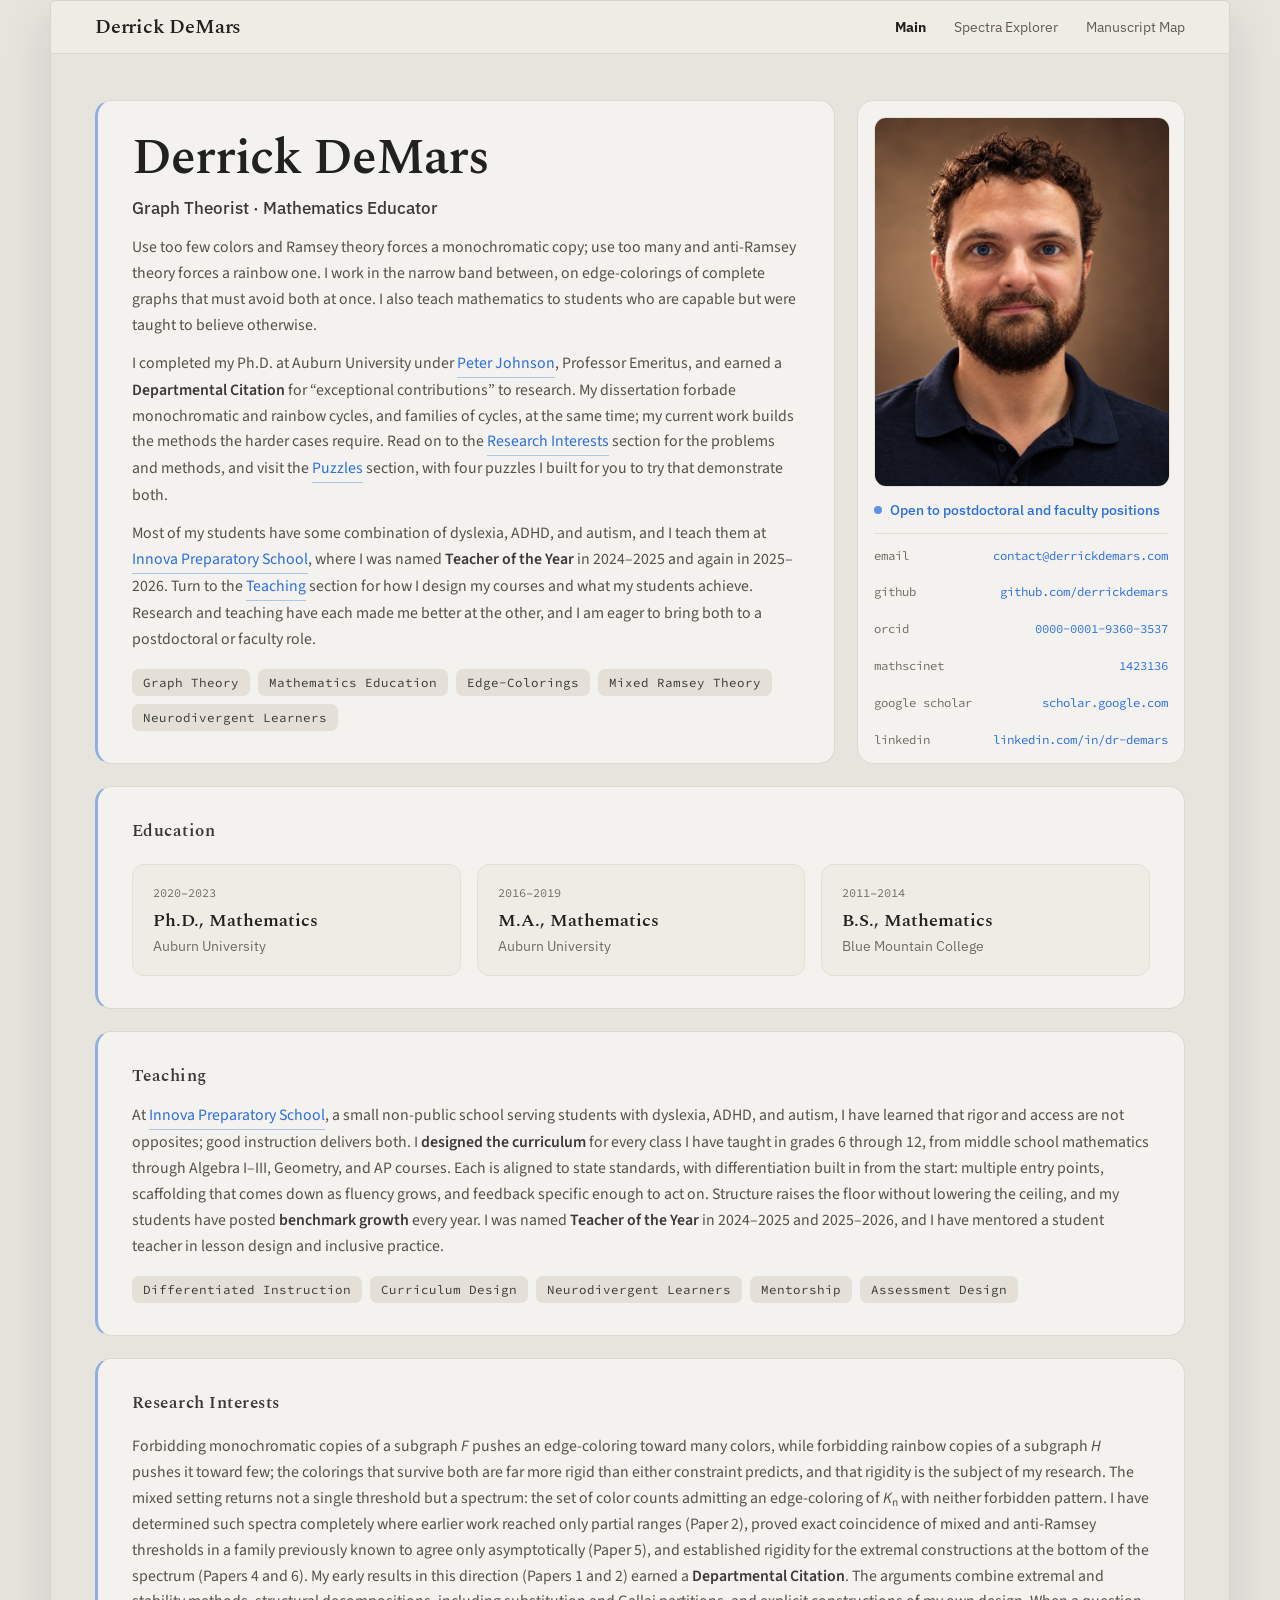
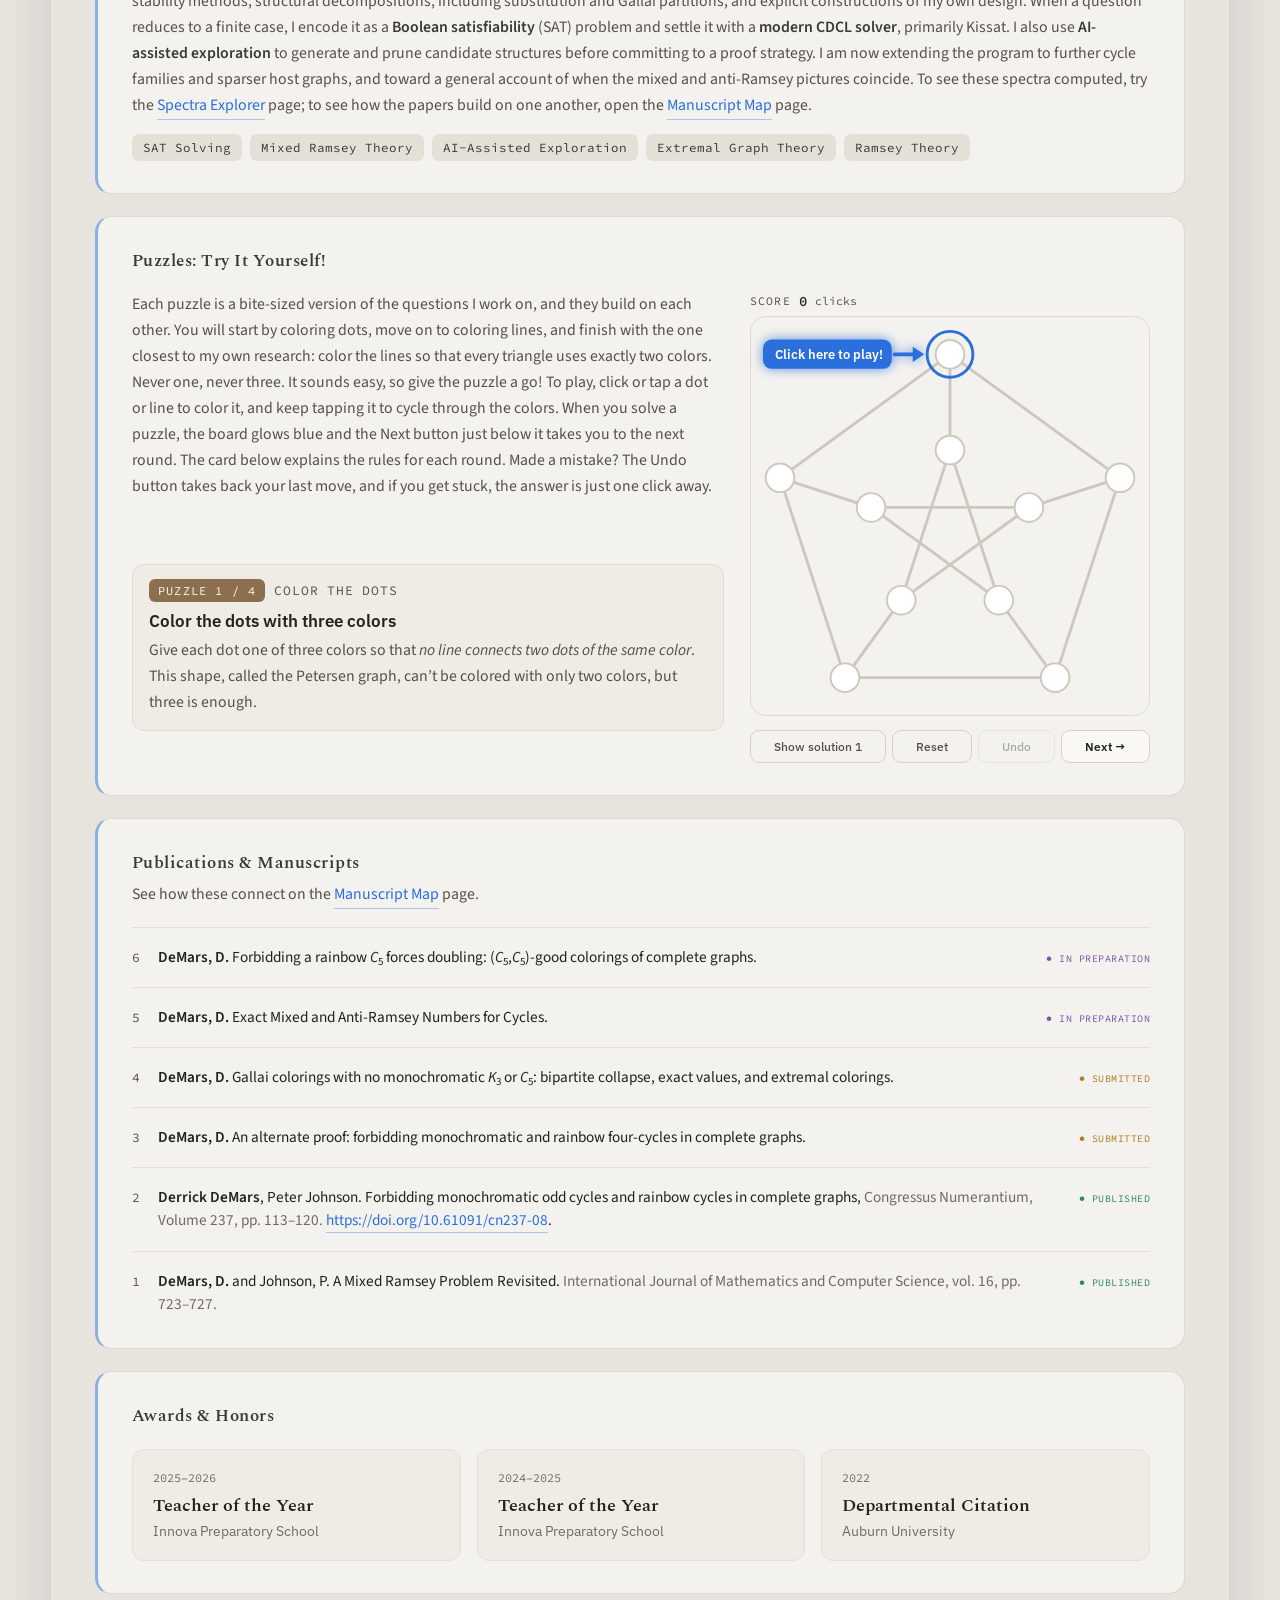
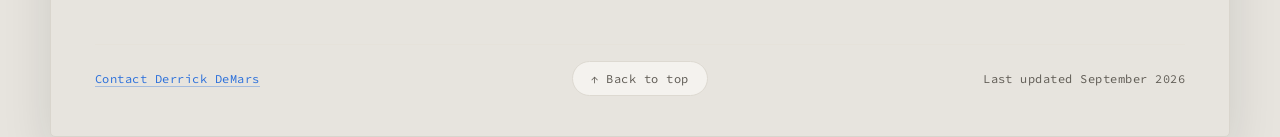
==== commit a59f7529: "Update publication details in index.html" ====
--- a/index.html
+++ b/index.html
@@ -375,7 +375,7 @@
         </div>
         <div data-r="pubrow" style="display:grid; grid-template-columns:16px 1fr 104px; gap:10px; padding:18px 0 0; margin-top:18px; border-top:1px solid #e4e0d8; align-items:baseline;">
           <div style="font-family:'IBM Plex Mono',monospace; font-size:13px; color:#54514a;">3</div>
-          <div data-r="pubtext" style="font-size:15px; line-height:1.5;"><span style="font-weight:600;">DeMars, D.</span> Forbidding monochromatic complete bipartite graphs and rainbow four-cycles: exact mixed Ramsey numbers.</div>
+          <div data-r="pubtext" style="font-size:15px; line-height:1.5;"><span style="font-weight:600;">DeMars, D.</span> An alternate proof: forbidding monochromatic and rainbow four-cycles in complete graphs.</div>
           <span style="font-family:'IBM Plex Mono',monospace; font-size:10px; letter-spacing:.05em; text-transform:uppercase; color:#b07d22; justify-self:end;">● Submitted</span>
         </div>
         <div data-r="pubrow" style="display:grid; grid-template-columns:16px 1fr 104px; gap:10px; padding:18px 0 0; margin-top:18px; border-top:1px solid #e4e0d8; align-items:baseline;">
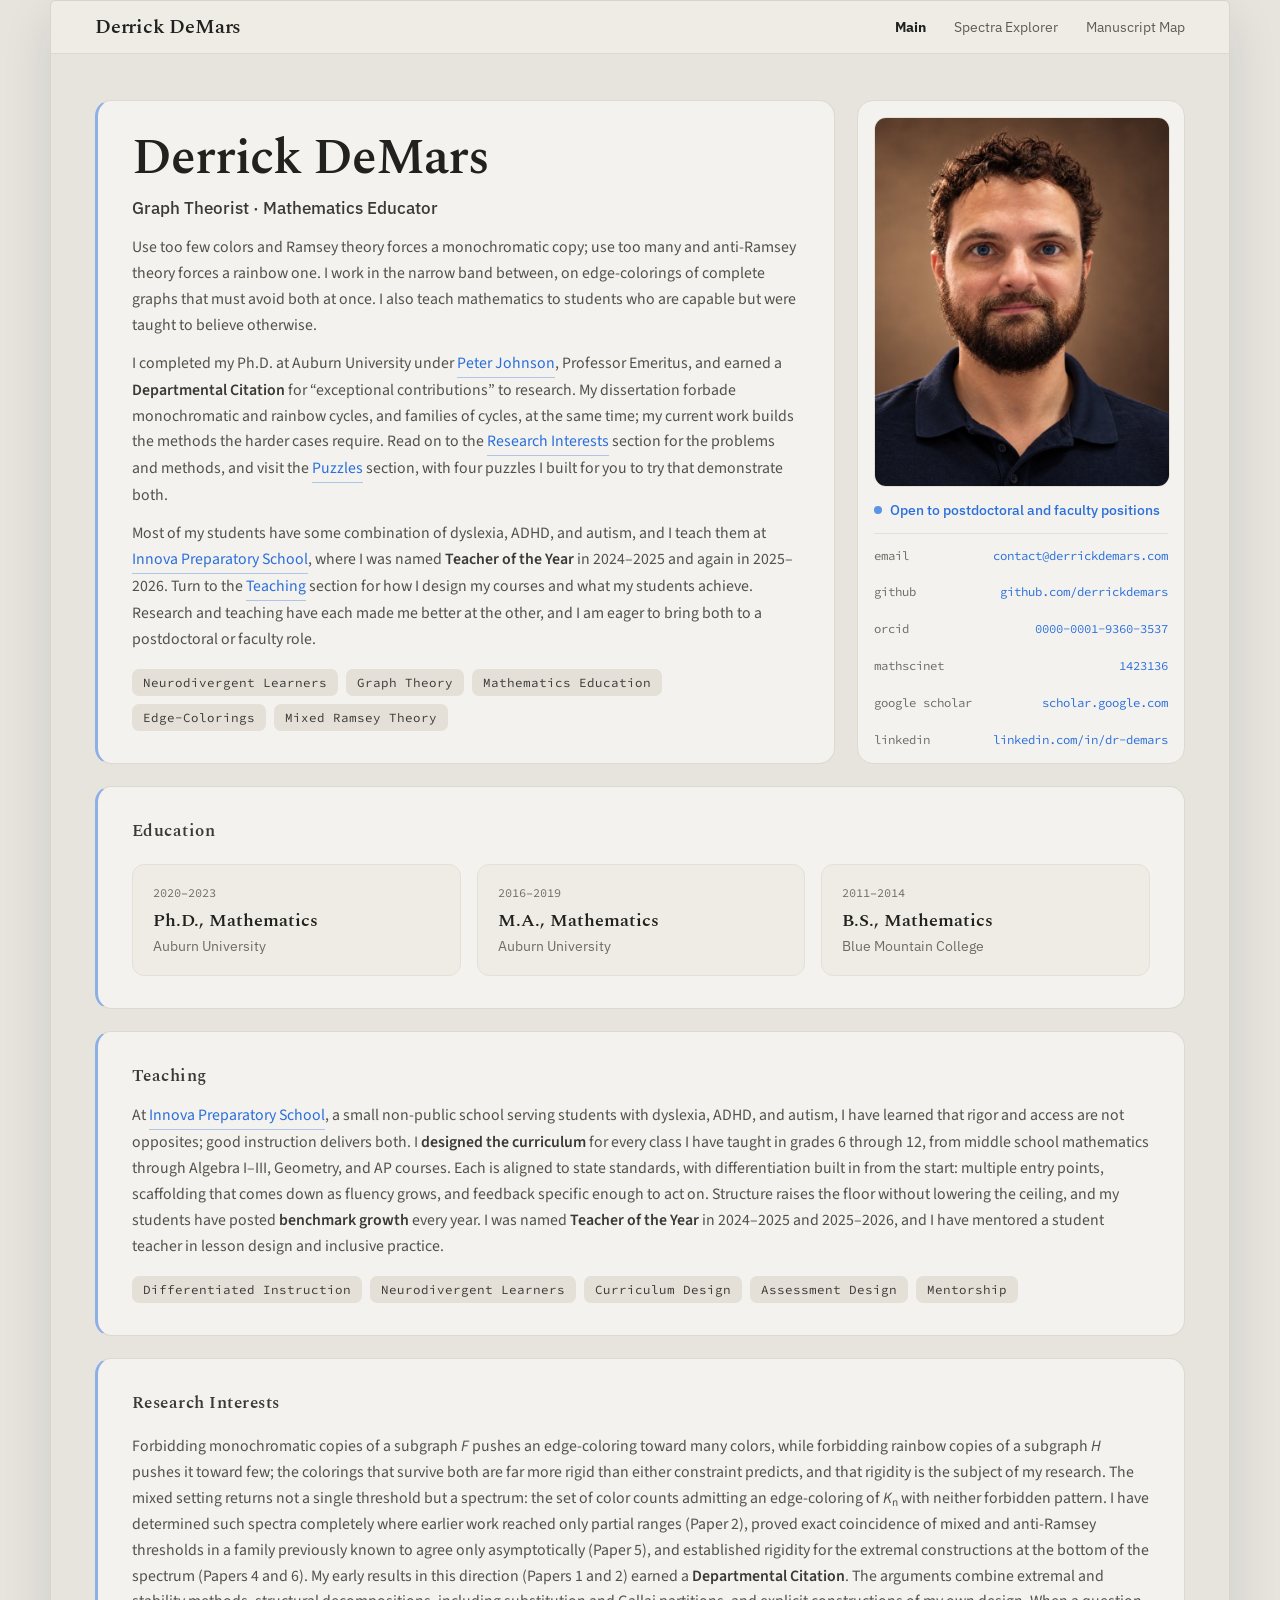
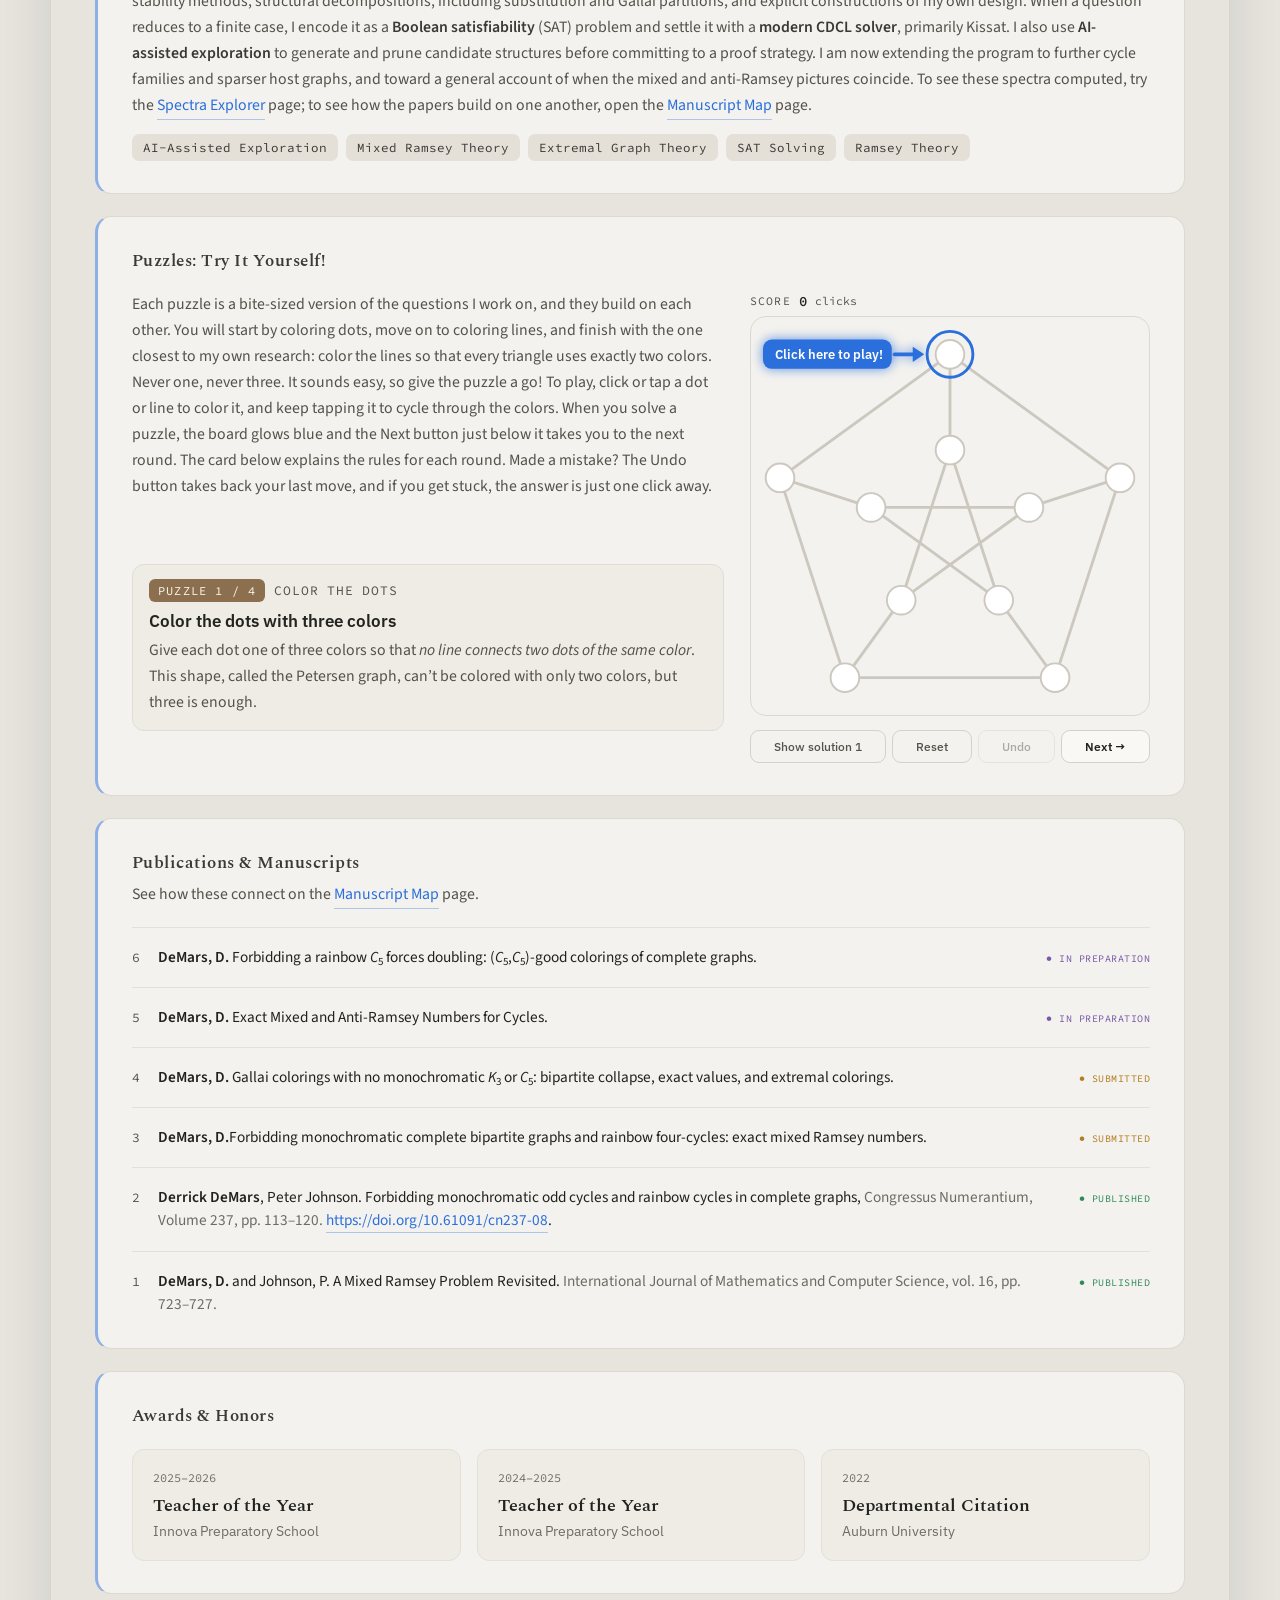
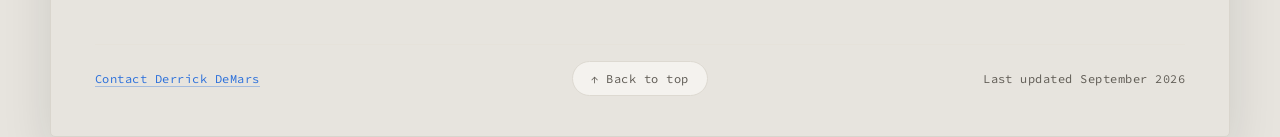
==== commit 776b4780: "Change publication title for DeMars, D. Updated publication title for DeMars, D. to reflect new rese" ====
--- a/index.html
+++ b/index.html
@@ -375,7 +375,7 @@
         </div>
         <div data-r="pubrow" style="display:grid; grid-template-columns:16px 1fr 104px; gap:10px; padding:18px 0 0; margin-top:18px; border-top:1px solid #e4e0d8; align-items:baseline;">
           <div style="font-family:'IBM Plex Mono',monospace; font-size:13px; color:#54514a;">3</div>
-          <div data-r="pubtext" style="font-size:15px; line-height:1.5;"><span style="font-weight:600;">DeMars, D.</span> An alternate proof: forbidding monochromatic and rainbow four-cycles in complete graphs.</div>
+          <div data-r="pubtext" style="font-size:15px; line-height:1.5;"><span style="font-weight:600;">DeMars, D.</span>Forbidding monochromatic complete bipartite graphs and rainbow four-cycles: exact mixed Ramsey numbers.</div>
           <span style="font-family:'IBM Plex Mono',monospace; font-size:10px; letter-spacing:.05em; text-transform:uppercase; color:#b07d22; justify-self:end;">● Submitted</span>
         </div>
         <div data-r="pubrow" style="display:grid; grid-template-columns:16px 1fr 104px; gap:10px; padding:18px 0 0; margin-top:18px; border-top:1px solid #e4e0d8; align-items:baseline;">
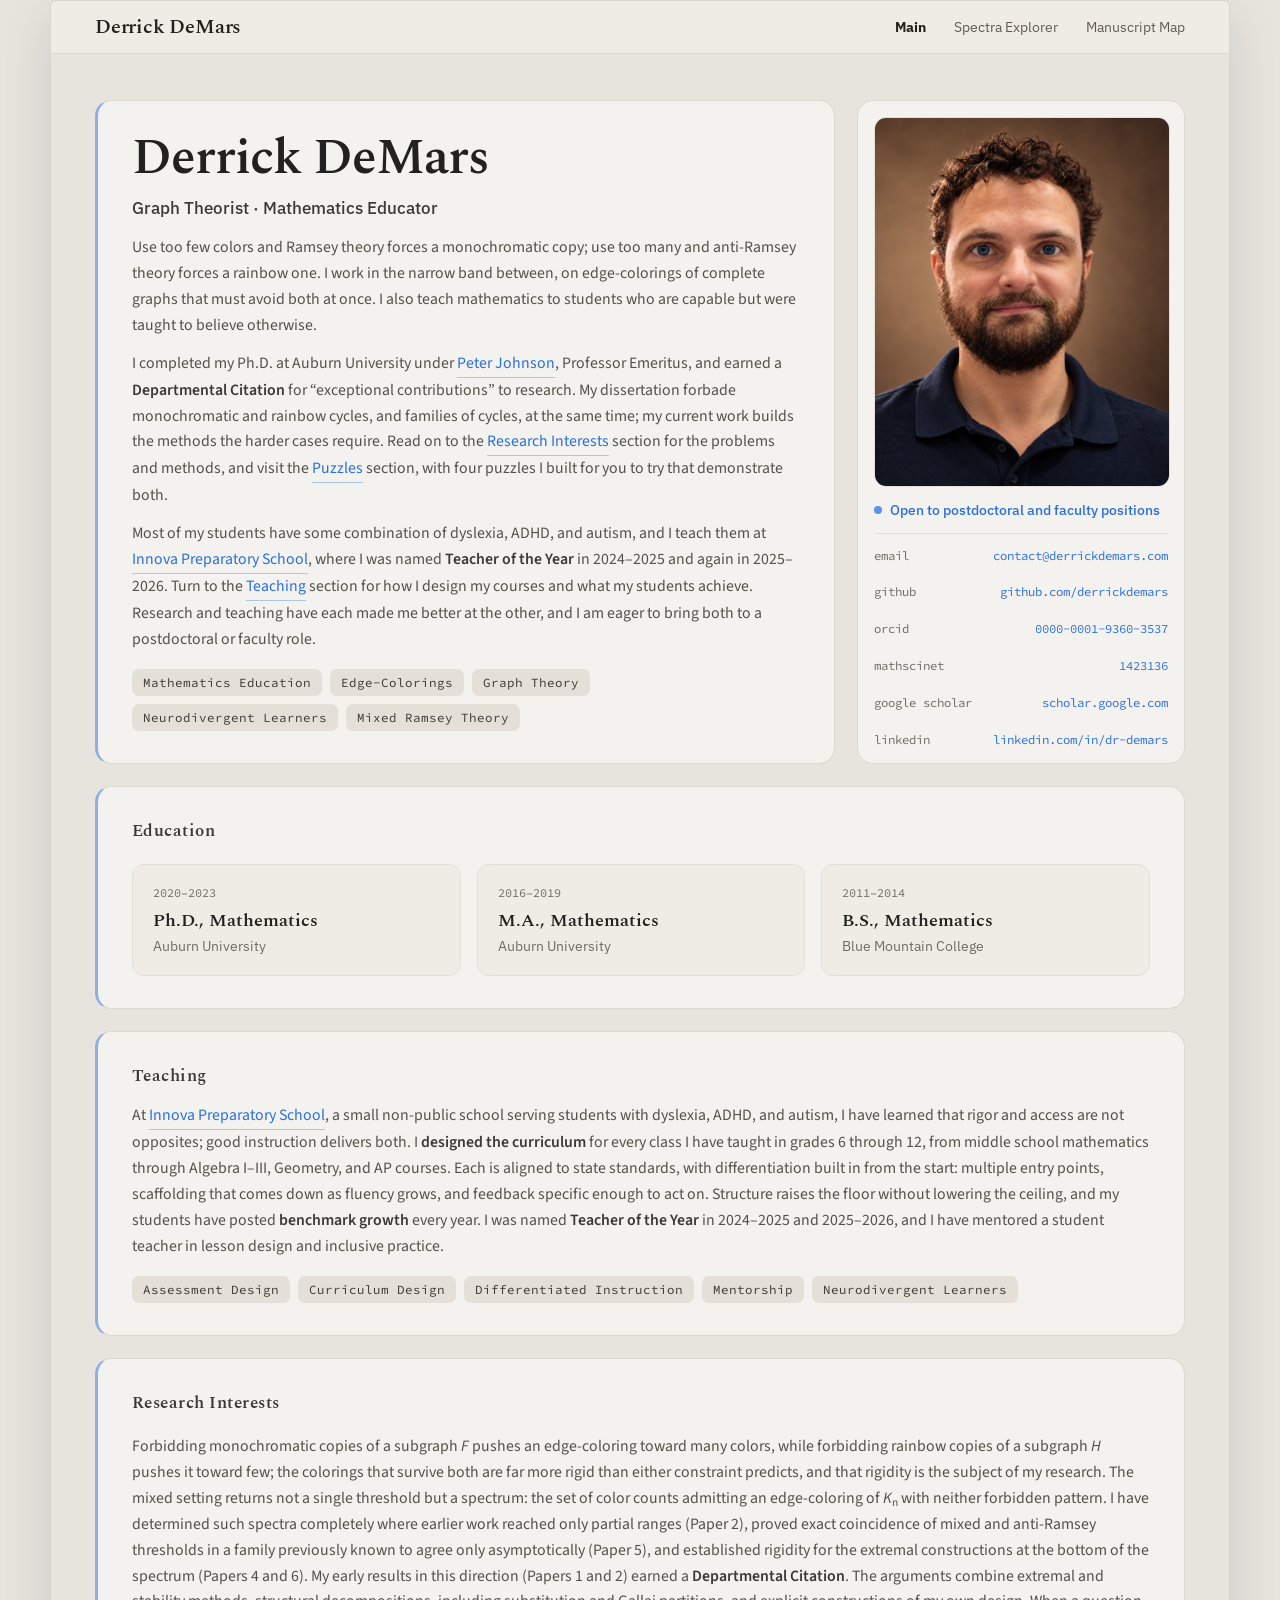
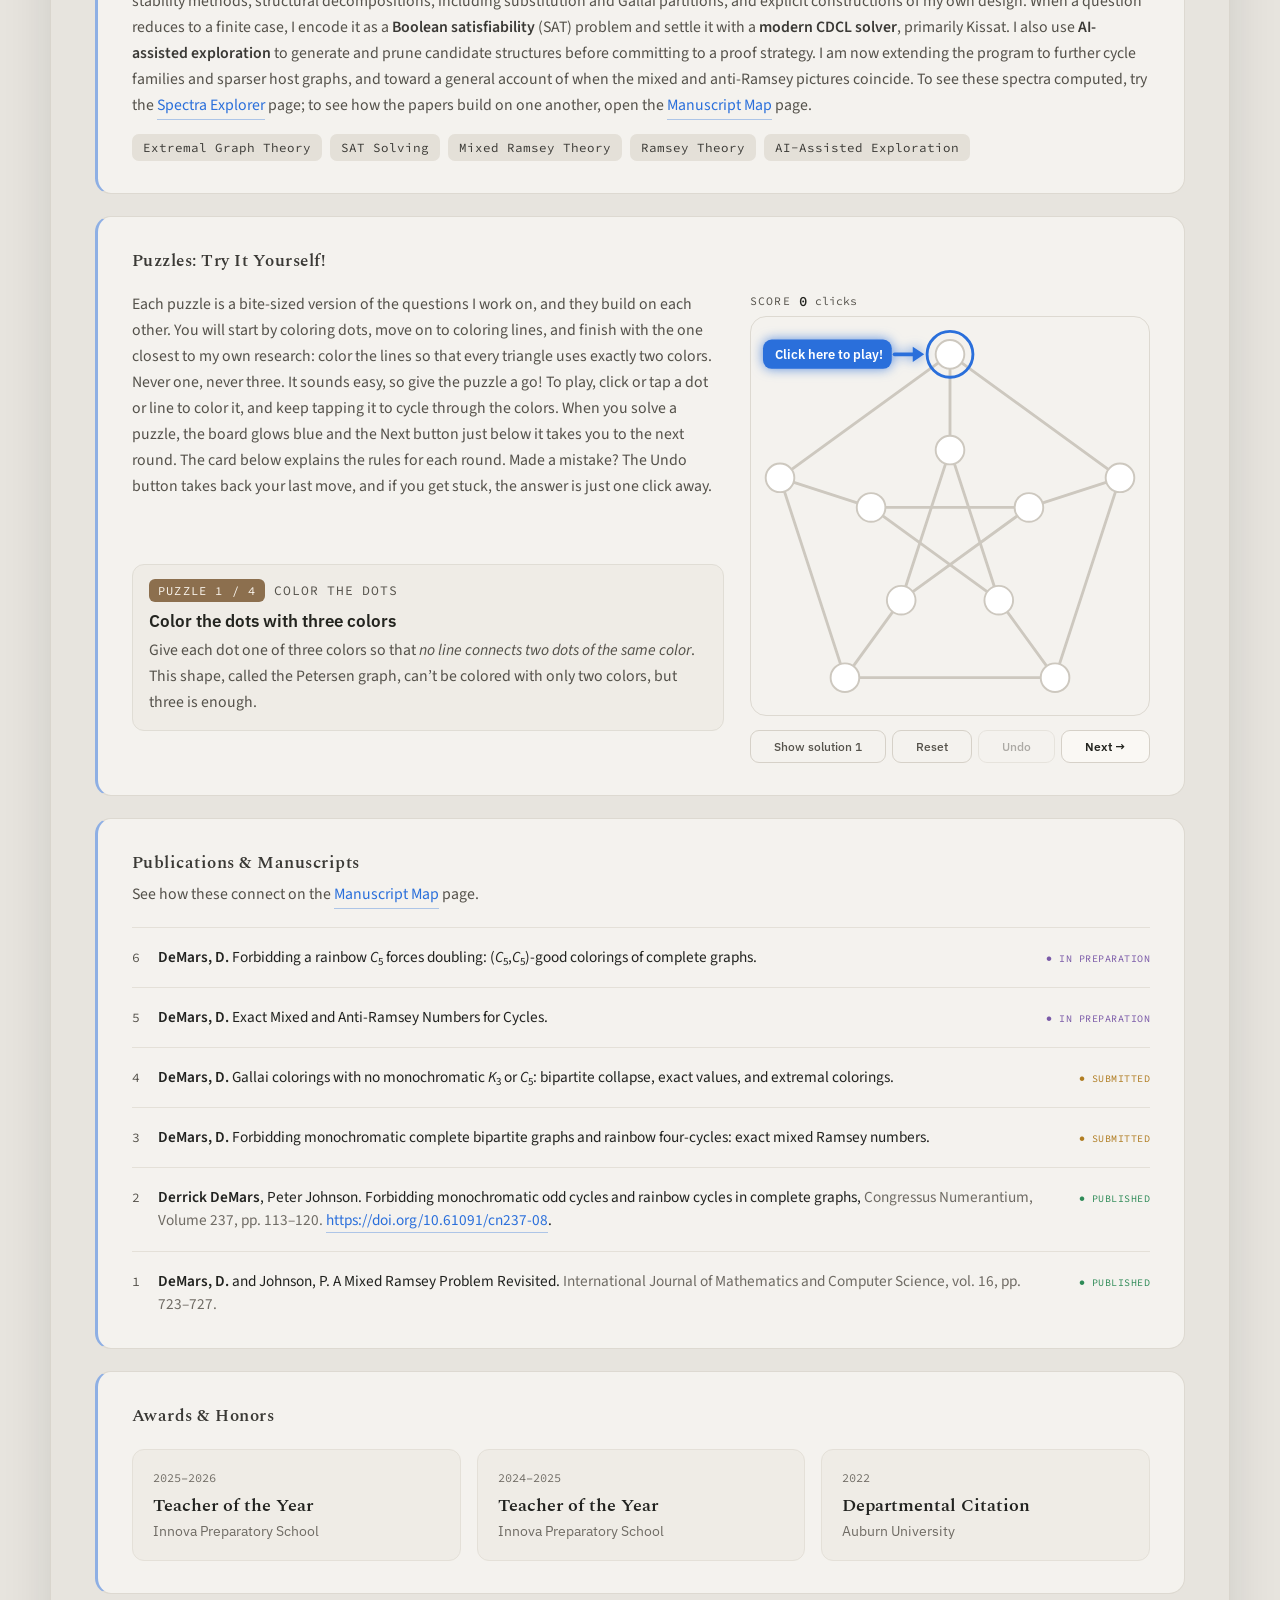
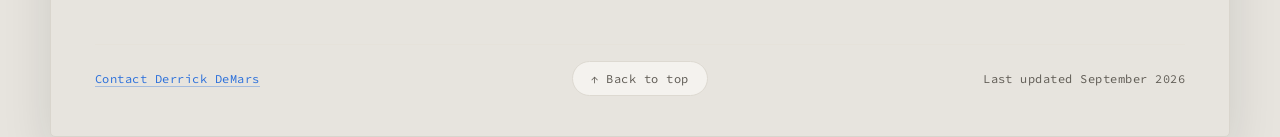
==== commit ee6340e1: "Fix spacing in publication entry for DeMars, D." ====
--- a/index.html
+++ b/index.html
@@ -375,7 +375,7 @@
         </div>
         <div data-r="pubrow" style="display:grid; grid-template-columns:16px 1fr 104px; gap:10px; padding:18px 0 0; margin-top:18px; border-top:1px solid #e4e0d8; align-items:baseline;">
           <div style="font-family:'IBM Plex Mono',monospace; font-size:13px; color:#54514a;">3</div>
-          <div data-r="pubtext" style="font-size:15px; line-height:1.5;"><span style="font-weight:600;">DeMars, D.</span>Forbidding monochromatic complete bipartite graphs and rainbow four-cycles: exact mixed Ramsey numbers.</div>
+          <div data-r="pubtext" style="font-size:15px; line-height:1.5;"><span style="font-weight:600;">DeMars, D.</span> Forbidding monochromatic complete bipartite graphs and rainbow four-cycles: exact mixed Ramsey numbers.</div>
           <span style="font-family:'IBM Plex Mono',monospace; font-size:10px; letter-spacing:.05em; text-transform:uppercase; color:#b07d22; justify-self:end;">● Submitted</span>
         </div>
         <div data-r="pubrow" style="display:grid; grid-template-columns:16px 1fr 104px; gap:10px; padding:18px 0 0; margin-top:18px; border-top:1px solid #e4e0d8; align-items:baseline;">
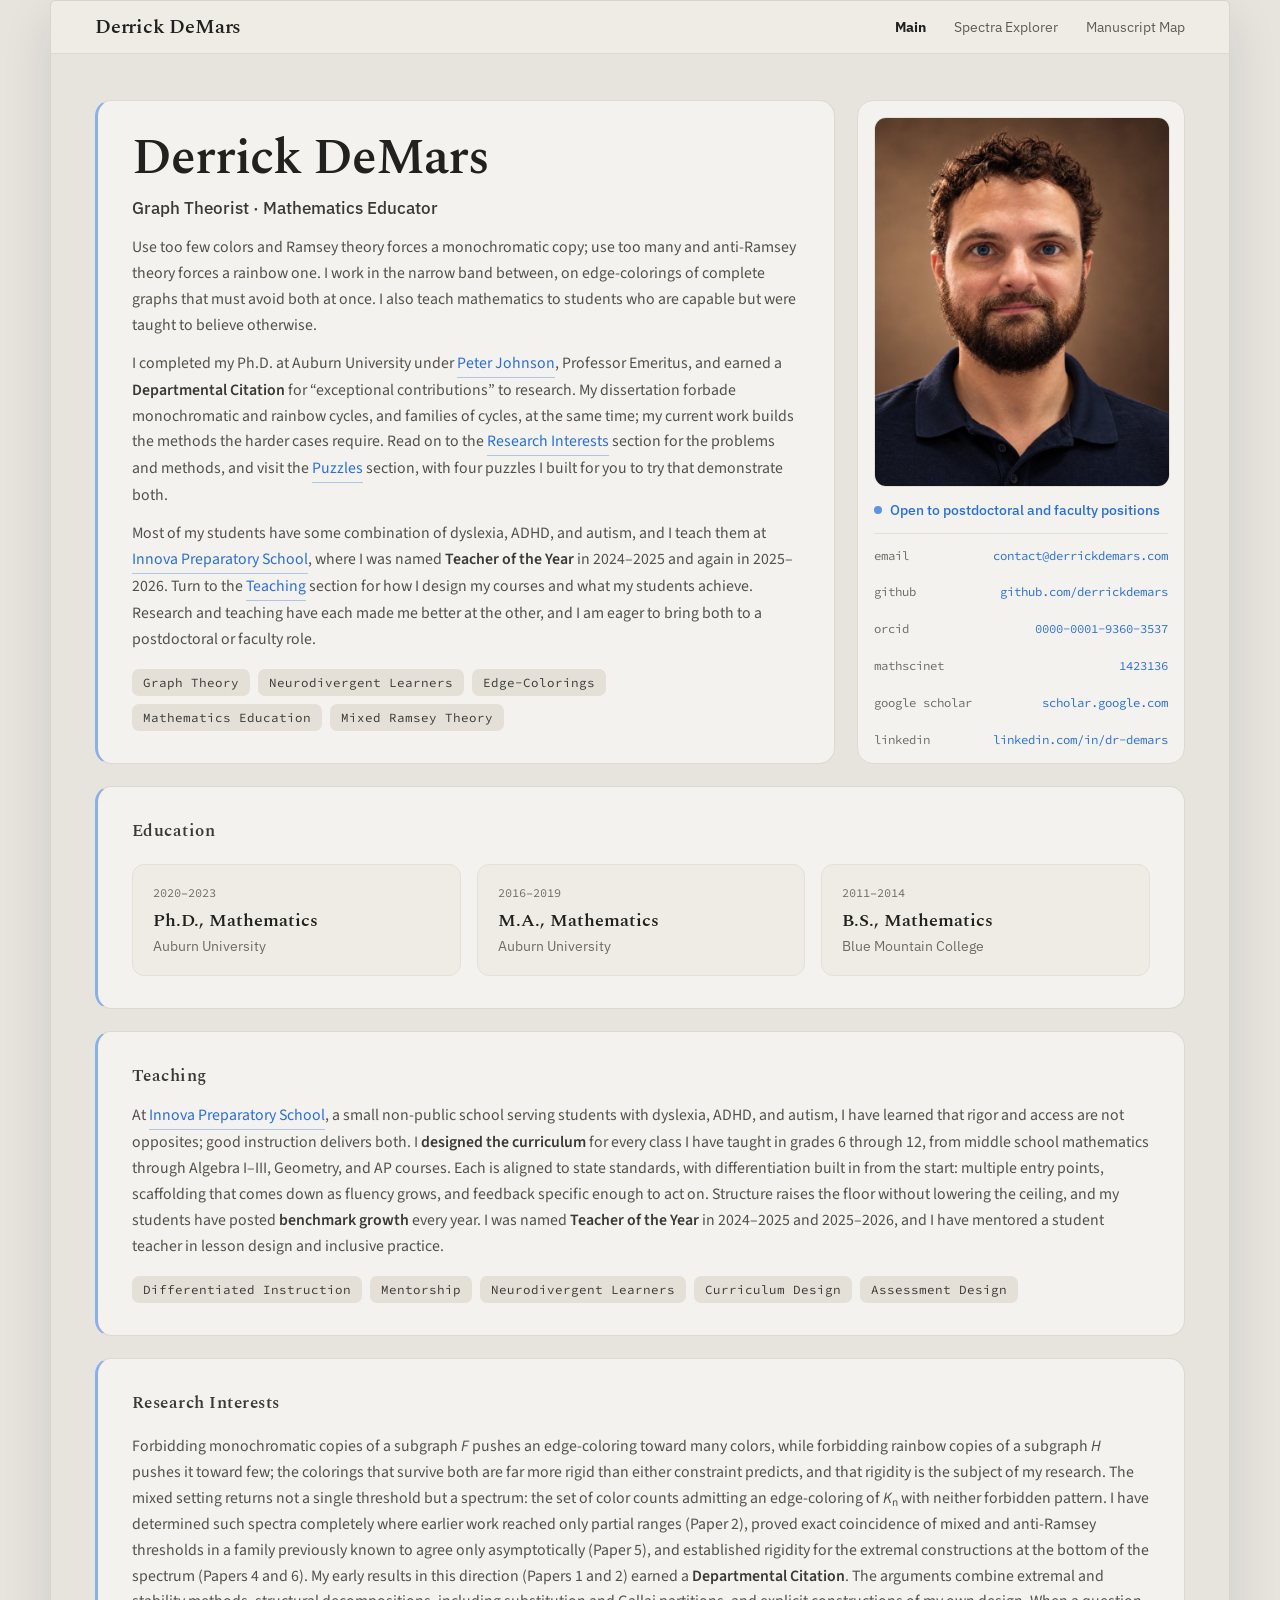
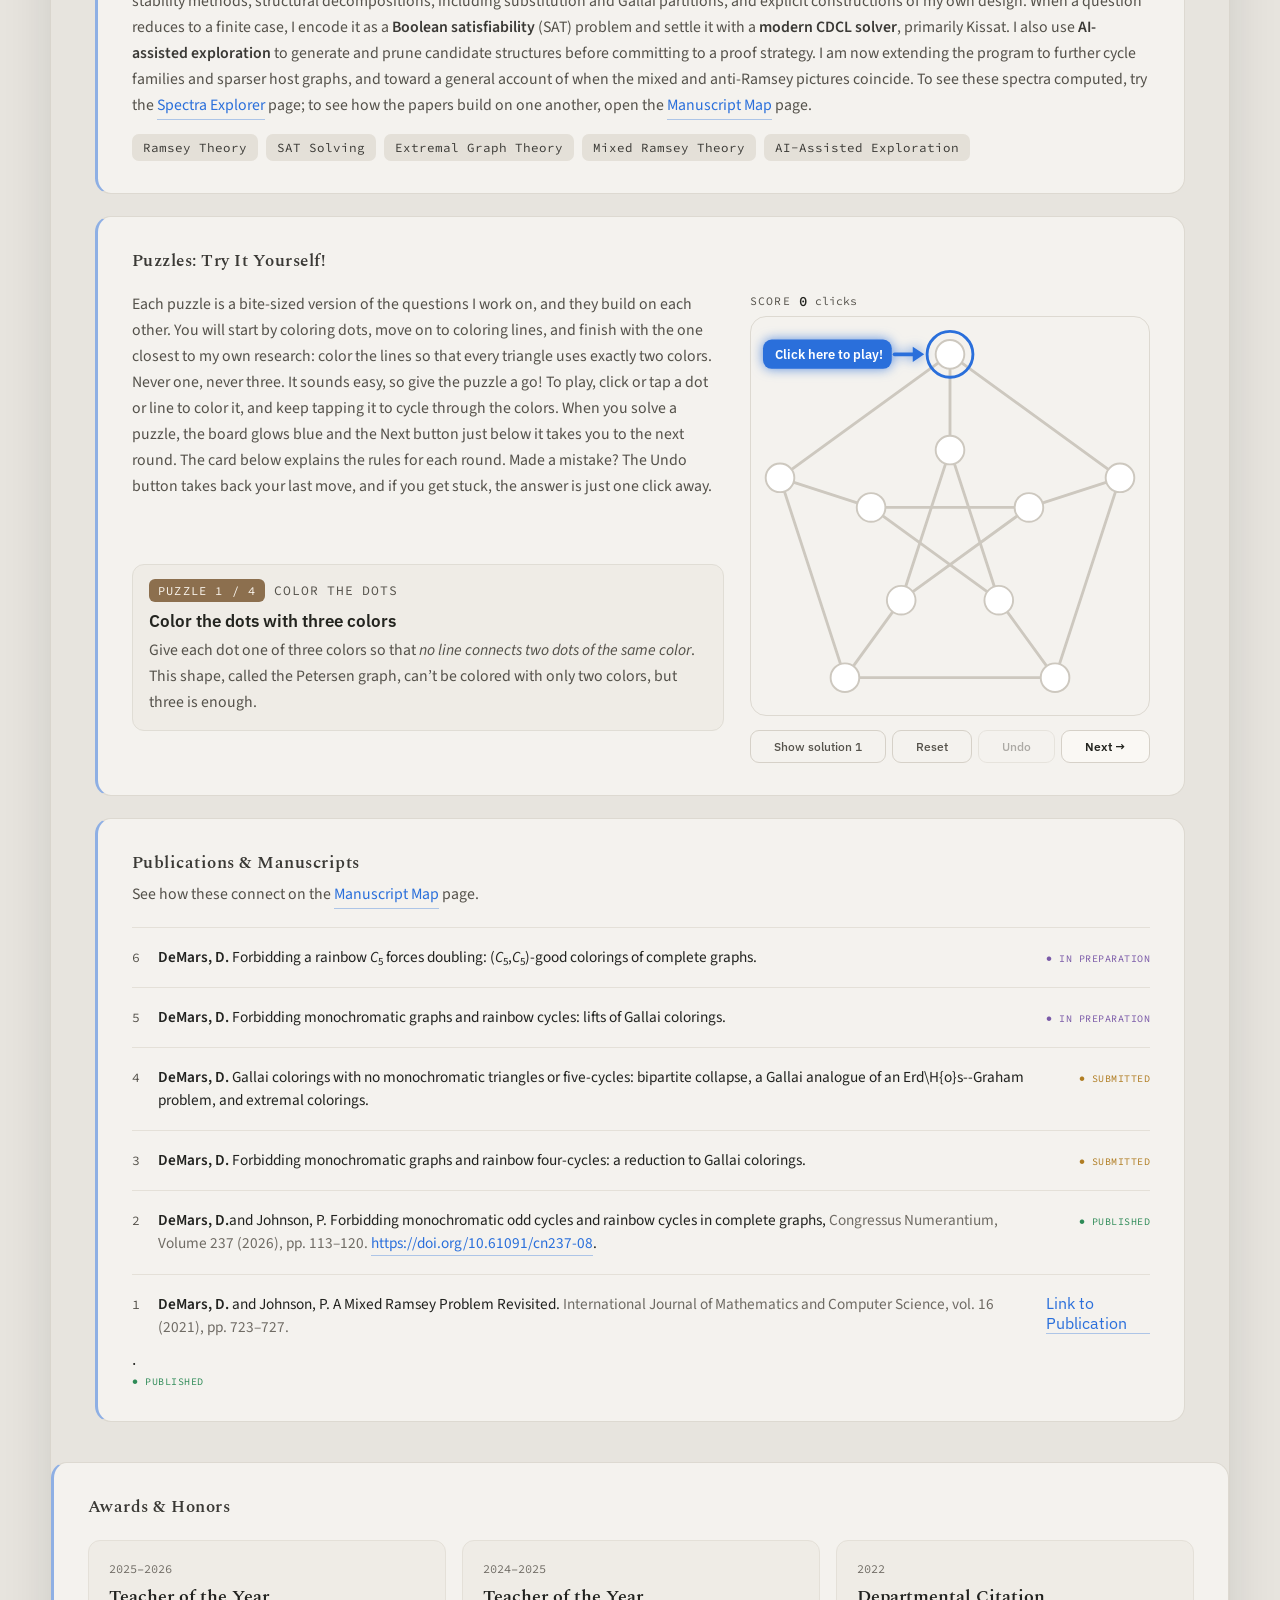
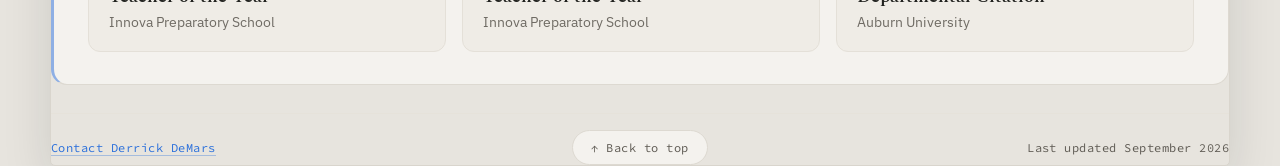
==== commit c83c39d8: "Update publication details for DeMars, D." ====
--- a/index.html
+++ b/index.html
@@ -365,27 +365,28 @@
         </div>
         <div data-r="pubrow" style="display:grid; grid-template-columns:16px 1fr 104px; gap:10px; padding:18px 0 0; margin-top:18px; border-top:1px solid #e4e0d8; align-items:baseline;">
           <div style="font-family:'IBM Plex Mono',monospace; font-size:13px; color:#54514a;">5</div>
-          <div data-r="pubtext" style="font-size:15px; line-height:1.5;"><span style="font-weight:600;">DeMars, D.</span> Exact Mixed and Anti-Ramsey Numbers for Cycles.</div>
+          <div data-r="pubtext" style="font-size:15px; line-height:1.5;"><span style="font-weight:600;">DeMars, D.</span> Forbidding monochromatic graphs and rainbow cycles: lifts of Gallai colorings.</div>
           <span style="font-family:'IBM Plex Mono',monospace; font-size:10px; letter-spacing:.05em; text-transform:uppercase; color:#7a5aa8; justify-self:end;">● In Preparation</span>
         </div>
         <div data-r="pubrow" style="display:grid; grid-template-columns:16px 1fr 104px; gap:10px; padding:18px 0 0; margin-top:18px; border-top:1px solid #e4e0d8; align-items:baseline;">
           <div style="font-family:'IBM Plex Mono',monospace; font-size:13px; color:#54514a;">4</div>
-          <div data-r="pubtext" style="font-size:15px; line-height:1.5;"><span style="font-weight:600;">DeMars, D.</span> Gallai colorings with no monochromatic <i>K</i><sub>3</sub> or <i>C</i><sub>5</sub>: bipartite collapse, exact values, and extremal colorings.</div>
+          <div data-r="pubtext" style="font-size:15px; line-height:1.5;"><span style="font-weight:600;">DeMars, D.</span> Gallai colorings with no monochromatic triangles or five-cycles: bipartite collapse, a Gallai analogue of an Erd\H{o}s--Graham problem, and extremal colorings.</div>
           <span style="font-family:'IBM Plex Mono',monospace; font-size:10px; letter-spacing:.05em; text-transform:uppercase; color:#b07d22; justify-self:end;">● Submitted</span>
         </div>
         <div data-r="pubrow" style="display:grid; grid-template-columns:16px 1fr 104px; gap:10px; padding:18px 0 0; margin-top:18px; border-top:1px solid #e4e0d8; align-items:baseline;">
           <div style="font-family:'IBM Plex Mono',monospace; font-size:13px; color:#54514a;">3</div>
-          <div data-r="pubtext" style="font-size:15px; line-height:1.5;"><span style="font-weight:600;">DeMars, D.</span> Forbidding monochromatic complete bipartite graphs and rainbow four-cycles: exact mixed Ramsey numbers.</div>
+          <div data-r="pubtext" style="font-size:15px; line-height:1.5;"><span style="font-weight:600;">DeMars, D.</span> Forbidding monochromatic graphs and rainbow four-cycles: a reduction to Gallai colorings.</div>
           <span style="font-family:'IBM Plex Mono',monospace; font-size:10px; letter-spacing:.05em; text-transform:uppercase; color:#b07d22; justify-self:end;">● Submitted</span>
         </div>
         <div data-r="pubrow" style="display:grid; grid-template-columns:16px 1fr 104px; gap:10px; padding:18px 0 0; margin-top:18px; border-top:1px solid #e4e0d8; align-items:baseline;">
           <div style="font-family:'IBM Plex Mono',monospace; font-size:13px; color:#54514a;">2</div>
-          <div data-r="pubtext" style="font-size:15px; line-height:1.5;"><span style="font-weight:600;">Derrick DeMars</span>, Peter Johnson. Forbidding monochromatic odd cycles and rainbow cycles in complete graphs, <span style="color:#6f6b64;">Congressus Numerantium, Volume 237, pp. 113–120.</span> <a href="https://doi.org/10.61091/cn237-08" target="_blank" rel="noopener" style="color:#2a6fdb; text-decoration:none; border-bottom:1px solid rgba(42,111,219,.35);">https://doi.org/10.61091/cn237-08</a>.</div>
+          <div data-r="pubtext" style="font-size:15px; line-height:1.5;"><span style="font-weight:600;">DeMars, D.</span>and Johnson, P. Forbidding monochromatic odd cycles and rainbow cycles in complete graphs, <span style="color:#6f6b64;">Congressus Numerantium, Volume 237 (2026), pp. 113–120.</span> <a href="https://doi.org/10.61091/cn237-08" target="_blank" rel="noopener" style="color:#2a6fdb; text-decoration:none; border-bottom:1px solid rgba(42,111,219,.35);">https://doi.org/10.61091/cn237-08</a>.</div>
           <span style="font-family:'IBM Plex Mono',monospace; font-size:10px; letter-spacing:.05em; text-transform:uppercase; color:#2e8b57; justify-self:end;">● Published</span>
         </div>
         <div data-r="pubrow" style="display:grid; grid-template-columns:16px 1fr 104px; gap:10px; padding:18px 0 0; margin-top:18px; border-top:1px solid #e4e0d8; align-items:baseline;">
           <div style="font-family:'IBM Plex Mono',monospace; font-size:13px; color:#54514a;">1</div>
-          <div data-r="pubtext" style="font-size:15px; line-height:1.5;"><span style="font-weight:600;">DeMars, D.</span> and Johnson, P. A Mixed Ramsey Problem Revisited. <span style="color:#6f6b64;">International Journal of Mathematics and Computer Science, vol. 16, pp. 723–727.</span></div>
+          <div data-r="pubtext" style="font-size:15px; line-height:1.5;"><span style="font-weight:600;">DeMars, D.</span> and Johnson, P. A Mixed Ramsey Problem Revisited. <span style="color:#6f6b64;">International Journal of Mathematics and Computer Science, vol. 16 (2021), pp. 723–727.</span></div>
+          </span> <a href="https://future-in-tech.net/16.2/R-Johnson-DeMars.pdf" target="_blank" rel="noopener" style="color:#2a6fdb; text-decoration:none; border-bottom:1px solid rgba(42,111,219,.35);">Link to Publication</a>.</div>
           <span style="font-family:'IBM Plex Mono',monospace; font-size:10px; letter-spacing:.05em; text-transform:uppercase; color:#2e8b57; justify-self:end;">● Published</span>
         </div>
       </div>
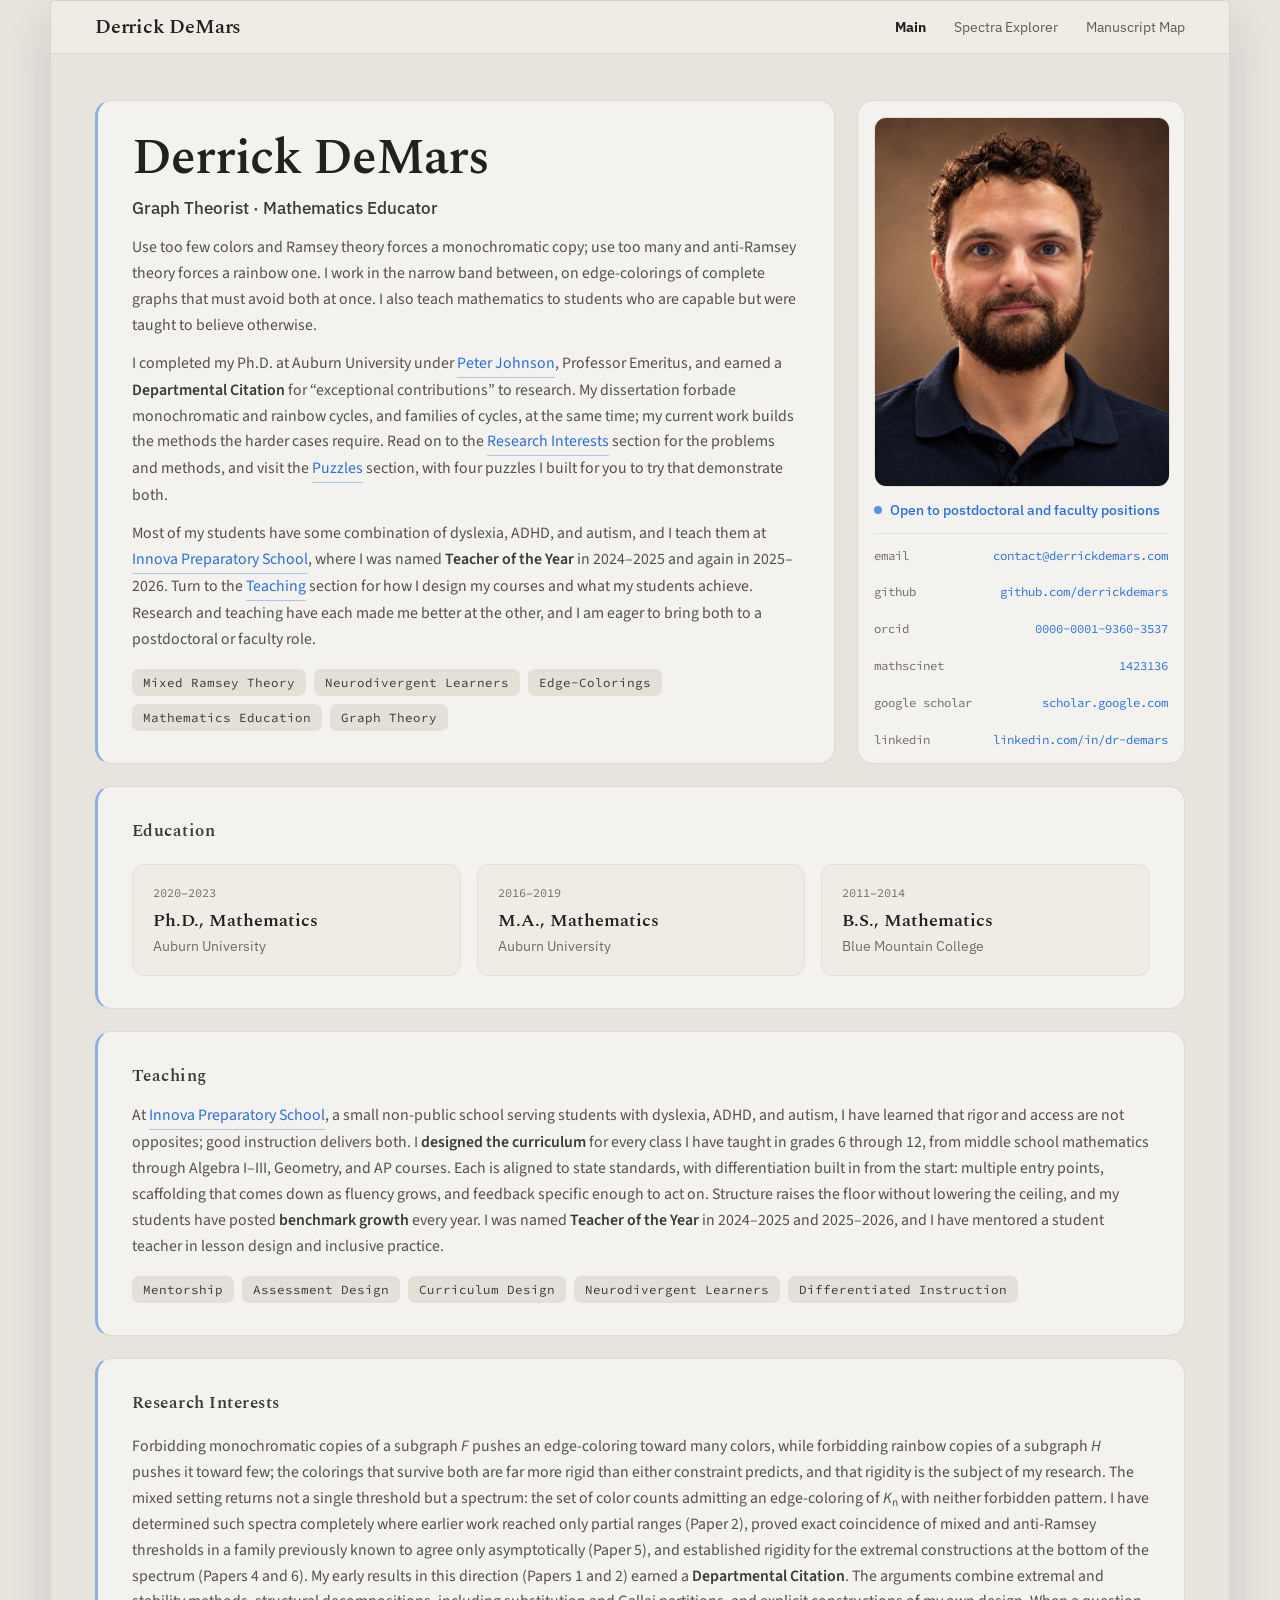
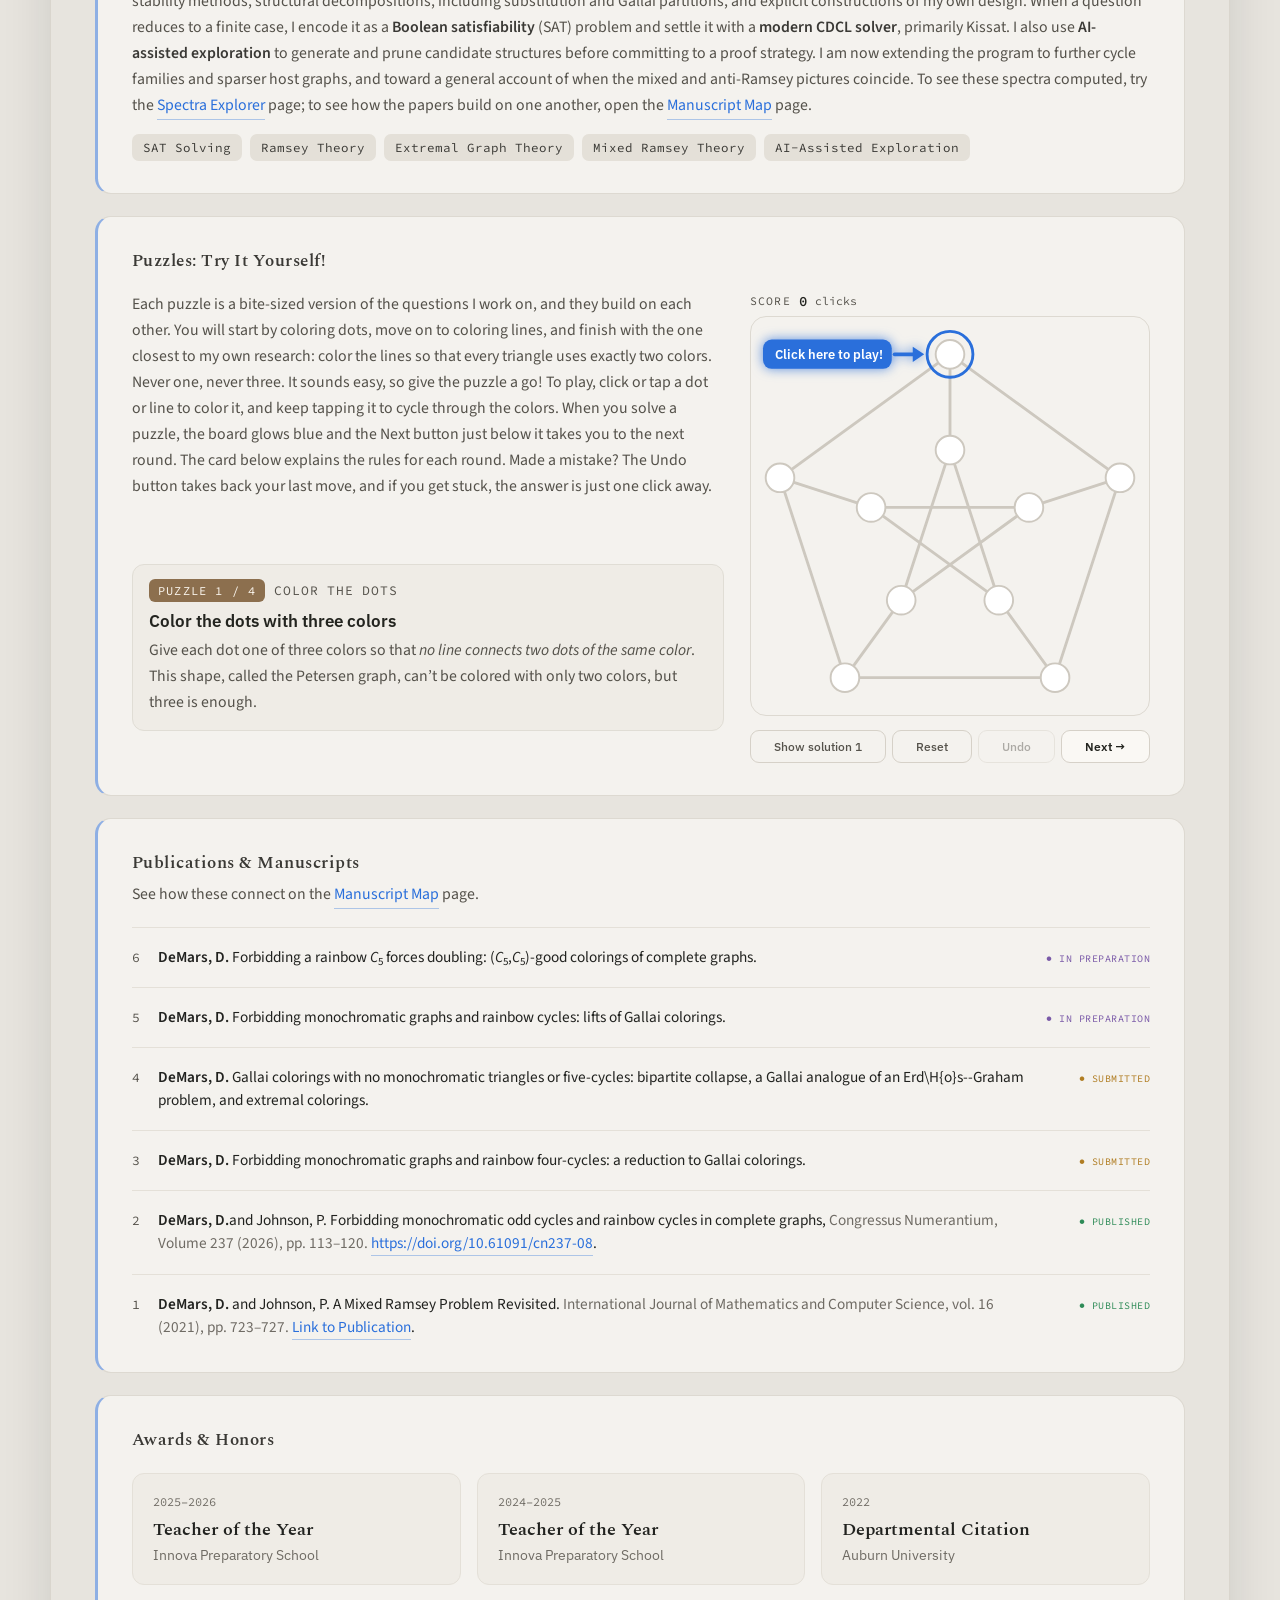
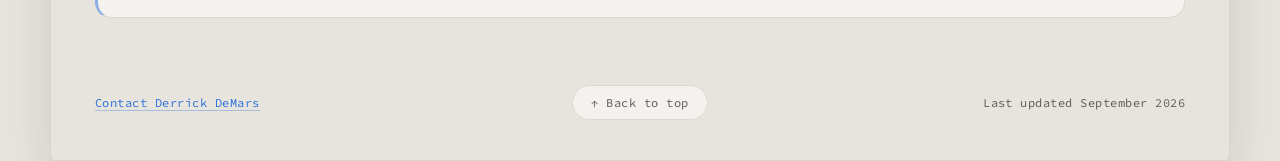
==== commit e426641a: "Refactor publication entry for better structure" ====
--- a/index.html
+++ b/index.html
@@ -385,8 +385,7 @@
         </div>
         <div data-r="pubrow" style="display:grid; grid-template-columns:16px 1fr 104px; gap:10px; padding:18px 0 0; margin-top:18px; border-top:1px solid #e4e0d8; align-items:baseline;">
           <div style="font-family:'IBM Plex Mono',monospace; font-size:13px; color:#54514a;">1</div>
-          <div data-r="pubtext" style="font-size:15px; line-height:1.5;"><span style="font-weight:600;">DeMars, D.</span> and Johnson, P. A Mixed Ramsey Problem Revisited. <span style="color:#6f6b64;">International Journal of Mathematics and Computer Science, vol. 16 (2021), pp. 723–727.</span></div>
-          </span> <a href="https://future-in-tech.net/16.2/R-Johnson-DeMars.pdf" target="_blank" rel="noopener" style="color:#2a6fdb; text-decoration:none; border-bottom:1px solid rgba(42,111,219,.35);">Link to Publication</a>.</div>
+          <div data-r="pubtext" style="font-size:15px; line-height:1.5;"><span style="font-weight:600;">DeMars, D.</span> and Johnson, P. A Mixed Ramsey Problem Revisited. <span style="color:#6f6b64;">International Journal of Mathematics and Computer Science, vol. 16 (2021), pp. 723–727. </span> <a href="https://future-in-tech.net/16.2/R-Johnson-DeMars.pdf" target="_blank" rel="noopener" style="color:#2a6fdb; text-decoration:none; border-bottom:1px solid rgba(42,111,219,.35);">Link to Publication</a>.</div>
           <span style="font-family:'IBM Plex Mono',monospace; font-size:10px; letter-spacing:.05em; text-transform:uppercase; color:#2e8b57; justify-self:end;">● Published</span>
         </div>
       </div>
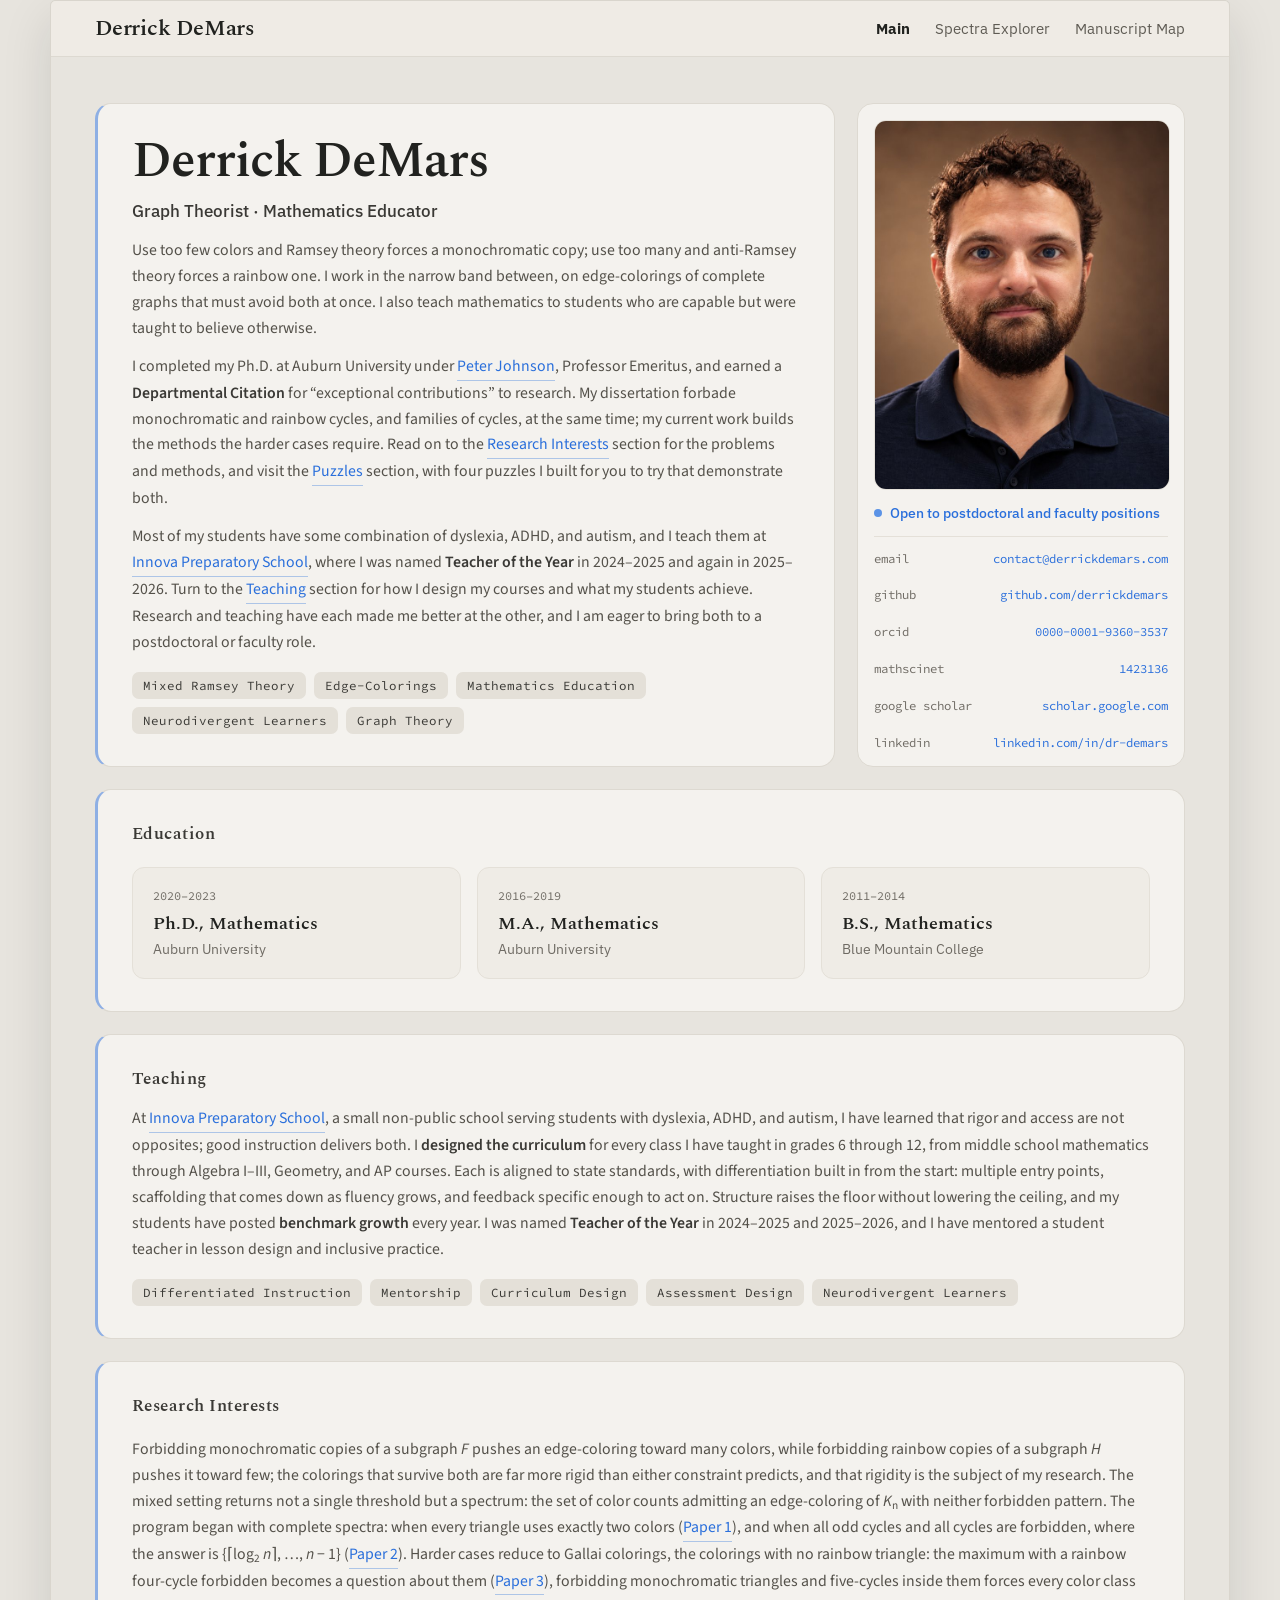
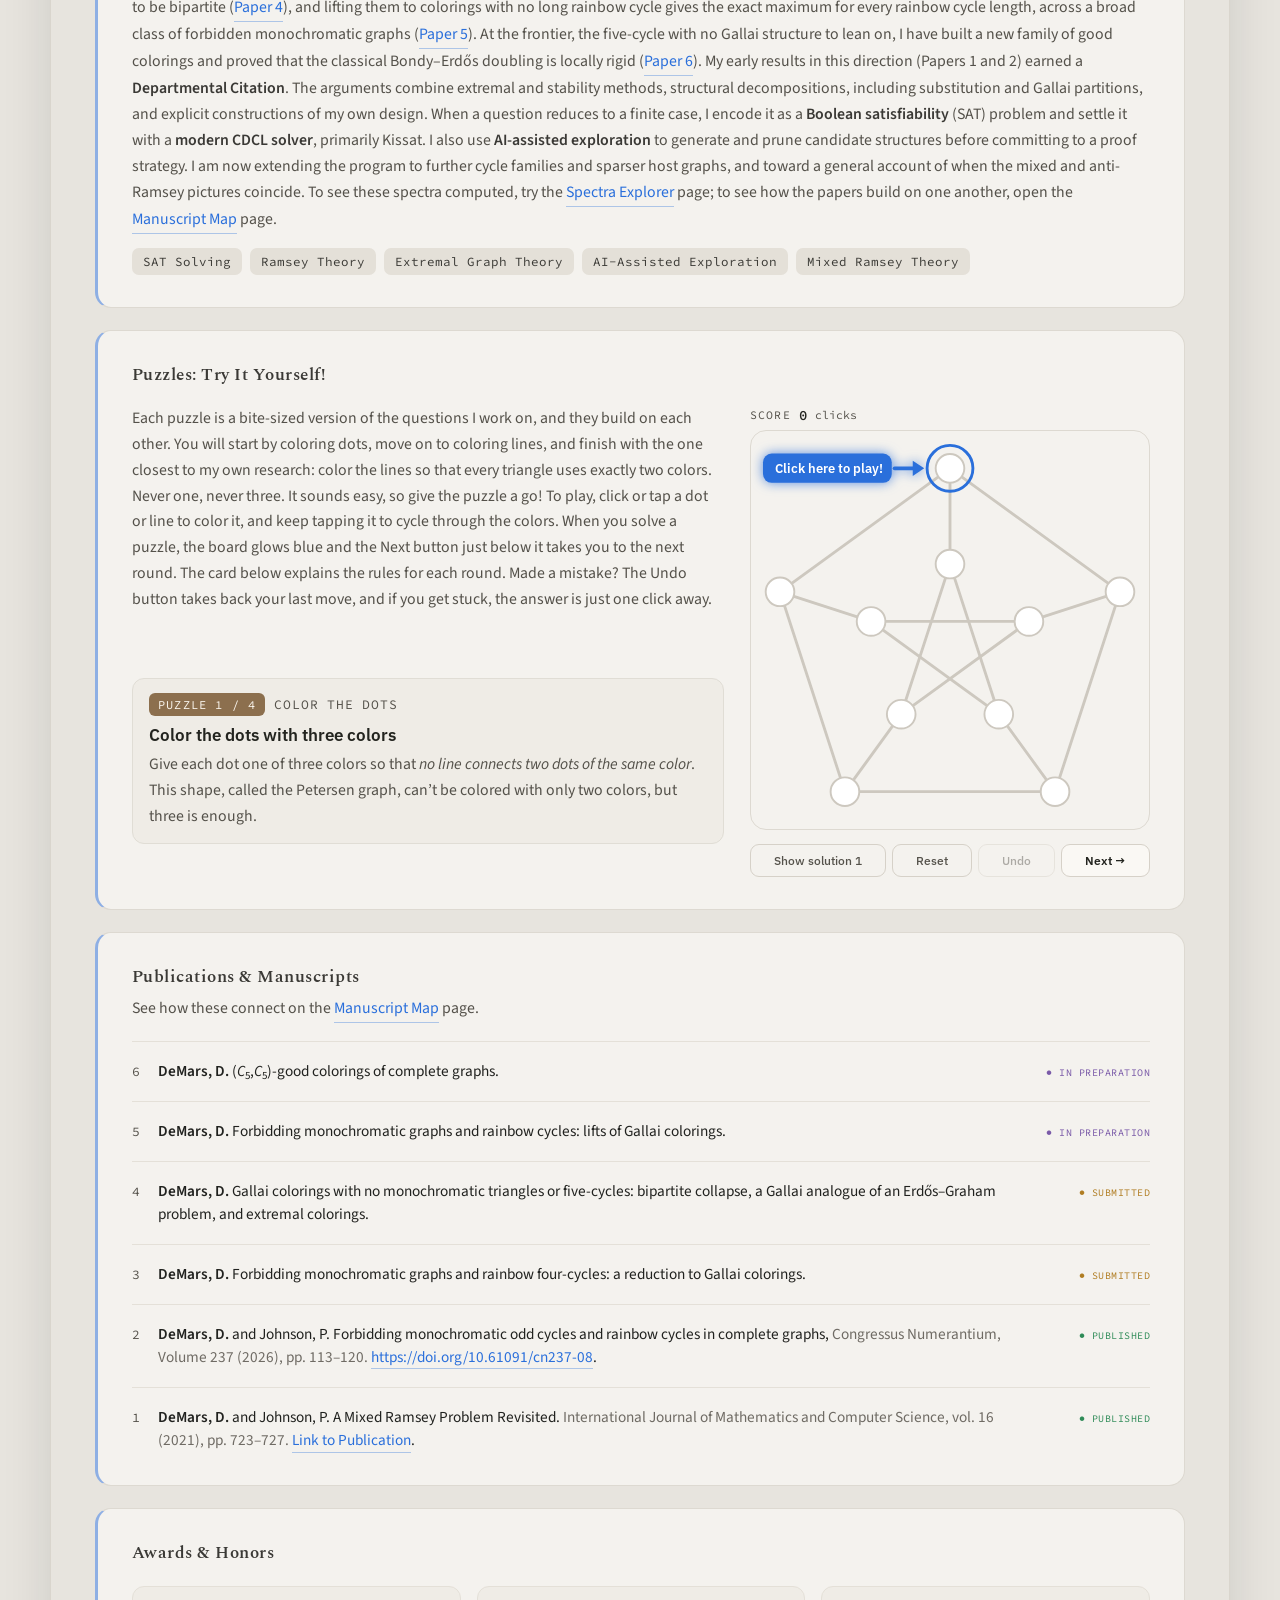
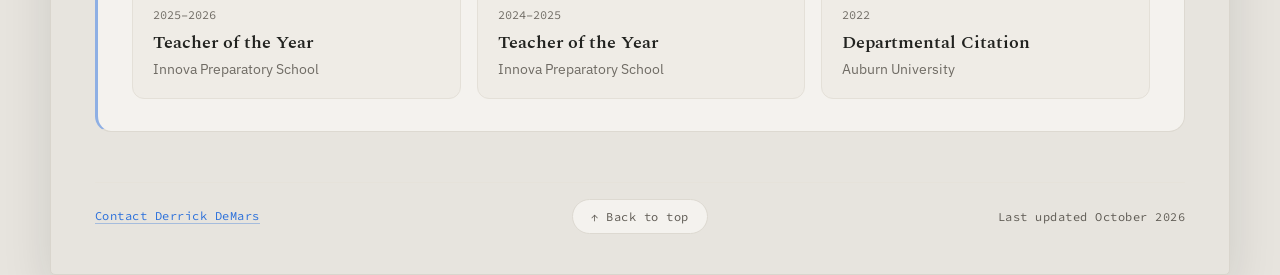
==== commit f2a6b4bc: "Change last updated date to October 2026" ====
--- a/index.html
+++ b/index.html
@@ -302,7 +302,7 @@
 
       <div id="d4-overview" class="card" data-r="card">
         <h2 class="sec-h" style="margin:0 0 18px;">Research Interests</h2>
-        <p style="font-size:15.5px; line-height:1.64; color:#54514a; margin:0 0 14px;">Forbidding monochromatic copies of a subgraph <i style="margin-right:.06em;">F</i> pushes an edge-coloring toward many colors, while forbidding rainbow copies of a subgraph <i style="margin-right:.06em;">H</i> pushes it toward few; the colorings that survive both are far more rigid than either constraint predicts, and that rigidity is the subject of my research. The mixed setting returns not a single threshold but a spectrum: the set of color counts admitting an edge-coloring of <i>K</i><sub>n</sub> with neither forbidden pattern. I have determined such spectra completely where earlier work reached only partial ranges (Paper 2), proved exact coincidence of mixed and anti-Ramsey thresholds in a family previously known to agree only asymptotically (Paper 5), and established rigidity for the extremal constructions at the bottom of the spectrum (Papers 4 and 6). My early results in this direction (Papers 1 and 2) earned a <strong style="font-weight:600; color:#3a3935;">Departmental Citation</strong>. The arguments combine extremal and stability methods, structural decompositions, including substitution and Gallai partitions, and explicit constructions of my own design. When a question reduces to a finite case, I encode it as a <strong style="font-weight:600; color:#3a3935;">Boolean satisfiability</strong> (SAT) problem and settle it with a <strong style="font-weight:600; color:#3a3935;">modern CDCL solver</strong>, primarily Kissat. I also use <strong style="font-weight:600; color:#3a3935;">AI-assisted exploration</strong> to generate and prune candidate structures before committing to a proof strategy. I am now extending the program to further cycle families and sparser host graphs, and toward a general account of when the mixed and anti-Ramsey pictures coincide. To see these spectra computed, try the <a href="/spectra-explorer/" style="color:#2a6fdb; text-decoration:none; border-bottom:1px solid rgba(42,111,219,.35);">Spectra Explorer</a> page; to see how the papers build on one another, open the <a href="/manuscript-map/" style="color:#2a6fdb; text-decoration:none; border-bottom:1px solid rgba(42,111,219,.35);">Manuscript Map</a> page.</p>
+        <p style="font-size:15.5px; line-height:1.64; color:#54514a; margin:0 0 14px;">Forbidding monochromatic copies of a subgraph <i style="margin-right:.06em;">F</i> pushes an edge-coloring toward many colors, while forbidding rainbow copies of a subgraph <i style="margin-right:.06em;">H</i> pushes it toward few; the colorings that survive both are far more rigid than either constraint predicts, and that rigidity is the subject of my research. The mixed setting returns not a single threshold but a spectrum: the set of color counts admitting an edge-coloring of <i>K</i><sub>n</sub> with neither forbidden pattern. The program began with complete spectra: when every triangle uses exactly two colors (<a href="/manuscript-map/#paper-1" style="color:#2a6fdb; text-decoration:none; border-bottom:1px solid rgba(42,111,219,.35);">Paper 1</a>), and when all odd cycles and all cycles are forbidden, where the answer is {⌈log<sub>2</sub> <i>n</i>⌉, …, <i>n</i> − 1} (<a href="/manuscript-map/#paper-2" style="color:#2a6fdb; text-decoration:none; border-bottom:1px solid rgba(42,111,219,.35);">Paper 2</a>). Harder cases reduce to Gallai colorings, the colorings with no rainbow triangle: the maximum with a rainbow four-cycle forbidden becomes a question about them (<a href="/manuscript-map/#paper-3" style="color:#2a6fdb; text-decoration:none; border-bottom:1px solid rgba(42,111,219,.35);">Paper 3</a>), forbidding monochromatic triangles and five-cycles inside them forces every color class to be bipartite (<a href="/manuscript-map/#paper-4" style="color:#2a6fdb; text-decoration:none; border-bottom:1px solid rgba(42,111,219,.35);">Paper 4</a>), and lifting them to colorings with no long rainbow cycle gives the exact maximum for every rainbow cycle length, across a broad class of forbidden monochromatic graphs (<a href="/manuscript-map/#paper-5" style="color:#2a6fdb; text-decoration:none; border-bottom:1px solid rgba(42,111,219,.35);">Paper 5</a>). At the frontier, the five-cycle with no Gallai structure to lean on, I have built a new family of good colorings and proved that the classical Bondy–Erdős doubling is locally rigid (<a href="/manuscript-map/#paper-6" style="color:#2a6fdb; text-decoration:none; border-bottom:1px solid rgba(42,111,219,.35);">Paper 6</a>). My early results in this direction (Papers 1 and 2) earned a <strong style="font-weight:600; color:#3a3935;">Departmental Citation</strong>. The arguments combine extremal and stability methods, structural decompositions, including substitution and Gallai partitions, and explicit constructions of my own design. When a question reduces to a finite case, I encode it as a <strong style="font-weight:600; color:#3a3935;">Boolean satisfiability</strong> (SAT) problem and settle it with a <strong style="font-weight:600; color:#3a3935;">modern CDCL solver</strong>, primarily Kissat. I also use <strong style="font-weight:600; color:#3a3935;">AI-assisted exploration</strong> to generate and prune candidate structures before committing to a proof strategy. I am now extending the program to further cycle families and sparser host graphs, and toward a general account of when the mixed and anti-Ramsey pictures coincide. To see these spectra computed, try the <a href="/spectra-explorer/" style="color:#2a6fdb; text-decoration:none; border-bottom:1px solid rgba(42,111,219,.35);">Spectra Explorer</a> page; to see how the papers build on one another, open the <a href="/manuscript-map/" style="color:#2a6fdb; text-decoration:none; border-bottom:1px solid rgba(42,111,219,.35);">Manuscript Map</a> page.</p>
         <div style="display:flex; flex-wrap:wrap; gap:8px;">
           <span data-tag="1">Ramsey Theory</span>
           <span data-tag="1">Mixed Ramsey Theory</span>
@@ -360,7 +360,7 @@
         <p style="font-size:15.5px; line-height:1.64; color:#54514a; margin:6px 0 0;">See how these connect on the <a href="/manuscript-map/" style="color:#2a6fdb; text-decoration:none; border-bottom:1px solid rgba(42,111,219,.35);">Manuscript Map</a> page.</p>
         <div data-r="pubrow" style="display:grid; grid-template-columns:16px 1fr 104px; gap:10px; padding:18px 0 0; margin-top:18px; border-top:1px solid #e4e0d8; align-items:baseline;">
           <div style="font-family:'IBM Plex Mono',monospace; font-size:13px; color:#54514a;">6</div>
-          <div data-r="pubtext" style="font-size:15px; line-height:1.5;"><span style="font-weight:600;">DeMars, D.</span> Forbidding a rainbow <i>C</i><sub>5</sub> forces doubling: (<i>C</i><sub>5</sub>,<i>C</i><sub>5</sub>)-good colorings of complete graphs.</div>
+          <div data-r="pubtext" style="font-size:15px; line-height:1.5;"><span style="font-weight:600;">DeMars, D.</span> (<i>C</i><sub>5</sub>,<i>C</i><sub>5</sub>)-good colorings of complete graphs.</div>
           <span style="font-family:'IBM Plex Mono',monospace; font-size:10px; letter-spacing:.05em; text-transform:uppercase; color:#7a5aa8; justify-self:end;">● In Preparation</span>
         </div>
         <div data-r="pubrow" style="display:grid; grid-template-columns:16px 1fr 104px; gap:10px; padding:18px 0 0; margin-top:18px; border-top:1px solid #e4e0d8; align-items:baseline;">
@@ -370,7 +370,7 @@
         </div>
         <div data-r="pubrow" style="display:grid; grid-template-columns:16px 1fr 104px; gap:10px; padding:18px 0 0; margin-top:18px; border-top:1px solid #e4e0d8; align-items:baseline;">
           <div style="font-family:'IBM Plex Mono',monospace; font-size:13px; color:#54514a;">4</div>
-          <div data-r="pubtext" style="font-size:15px; line-height:1.5;"><span style="font-weight:600;">DeMars, D.</span> Gallai colorings with no monochromatic triangles or five-cycles: bipartite collapse, a Gallai analogue of an Erd\H{o}s--Graham problem, and extremal colorings.</div>
+          <div data-r="pubtext" style="font-size:15px; line-height:1.5;"><span style="font-weight:600;">DeMars, D.</span> Gallai colorings with no monochromatic triangles or five-cycles: bipartite collapse, a Gallai analogue of an Erdős–Graham problem, and extremal colorings.</div>
           <span style="font-family:'IBM Plex Mono',monospace; font-size:10px; letter-spacing:.05em; text-transform:uppercase; color:#b07d22; justify-self:end;">● Submitted</span>
         </div>
         <div data-r="pubrow" style="display:grid; grid-template-columns:16px 1fr 104px; gap:10px; padding:18px 0 0; margin-top:18px; border-top:1px solid #e4e0d8; align-items:baseline;">
@@ -380,7 +380,7 @@
         </div>
         <div data-r="pubrow" style="display:grid; grid-template-columns:16px 1fr 104px; gap:10px; padding:18px 0 0; margin-top:18px; border-top:1px solid #e4e0d8; align-items:baseline;">
           <div style="font-family:'IBM Plex Mono',monospace; font-size:13px; color:#54514a;">2</div>
-          <div data-r="pubtext" style="font-size:15px; line-height:1.5;"><span style="font-weight:600;">DeMars, D.</span>and Johnson, P. Forbidding monochromatic odd cycles and rainbow cycles in complete graphs, <span style="color:#6f6b64;">Congressus Numerantium, Volume 237 (2026), pp. 113–120.</span> <a href="https://doi.org/10.61091/cn237-08" target="_blank" rel="noopener" style="color:#2a6fdb; text-decoration:none; border-bottom:1px solid rgba(42,111,219,.35);">https://doi.org/10.61091/cn237-08</a>.</div>
+          <div data-r="pubtext" style="font-size:15px; line-height:1.5;"><span style="font-weight:600;">DeMars, D.</span> and Johnson, P. Forbidding monochromatic odd cycles and rainbow cycles in complete graphs, <span style="color:#6f6b64;">Congressus Numerantium, Volume 237 (2026), pp. 113–120.</span> <a href="https://doi.org/10.61091/cn237-08" target="_blank" rel="noopener" style="color:#2a6fdb; text-decoration:none; border-bottom:1px solid rgba(42,111,219,.35);">https://doi.org/10.61091/cn237-08</a>.</div>
           <span style="font-family:'IBM Plex Mono',monospace; font-size:10px; letter-spacing:.05em; text-transform:uppercase; color:#2e8b57; justify-self:end;">● Published</span>
         </div>
         <div data-r="pubrow" style="display:grid; grid-template-columns:16px 1fr 104px; gap:10px; padding:18px 0 0; margin-top:18px; border-top:1px solid #e4e0d8; align-items:baseline;">
@@ -414,7 +414,7 @@
       <footer class="foot">
         <div class="f-left"><a class="tl" href="mailto:contact@derrickdemars.com">Contact Derrick DeMars</a></div>
         <div class="f-mid"><a class="f-top" href="#top" data-box="1">↑ Back to top</a></div>
-        <div class="f-right">Last updated September 2026</div>
+        <div class="f-right">Last updated October 2026</div>
       </footer>
     </div></div>
 </div>
--- a/assets/site.css
+++ b/assets/site.css
@@ -59,8 +59,8 @@
 .bar{position:sticky; top:0; z-index:20; display:flex; align-items:center; justify-content:space-between; gap:16px;
   padding:11px 44px; background:rgba(239,236,230,.93); -webkit-backdrop-filter:blur(8px); backdrop-filter:blur(8px);
   border-bottom:1px solid var(--line); border-radius:5px 5px 0 0;}
-.bar a.name{display:inline-block; flex-shrink:0; font-family:var(--head-font); font-size:20px; font-weight:600; letter-spacing:-.01em; color:var(--ink); text-decoration:none; cursor:pointer;}
-.bar nav{display:flex; align-items:center; justify-content:flex-start; gap:28px; min-width:0; flex:1 1 auto; font-size:14px;
+.bar a.name{display:inline-block; flex-shrink:0; font-family:var(--head-font); font-size:22px; font-weight:600; letter-spacing:-.01em; color:var(--ink); text-decoration:none; cursor:pointer;}
+.bar nav{display:flex; align-items:center; justify-content:flex-start; gap:25px; min-width:0; flex:1 1 auto; font-size:15px;
   overflow-x:auto; scrollbar-width:none; -webkit-overflow-scrolling:touch; white-space:nowrap;}
 .bar nav::-webkit-scrollbar{display:none;}
 .bar nav > *{flex:0 0 auto;}
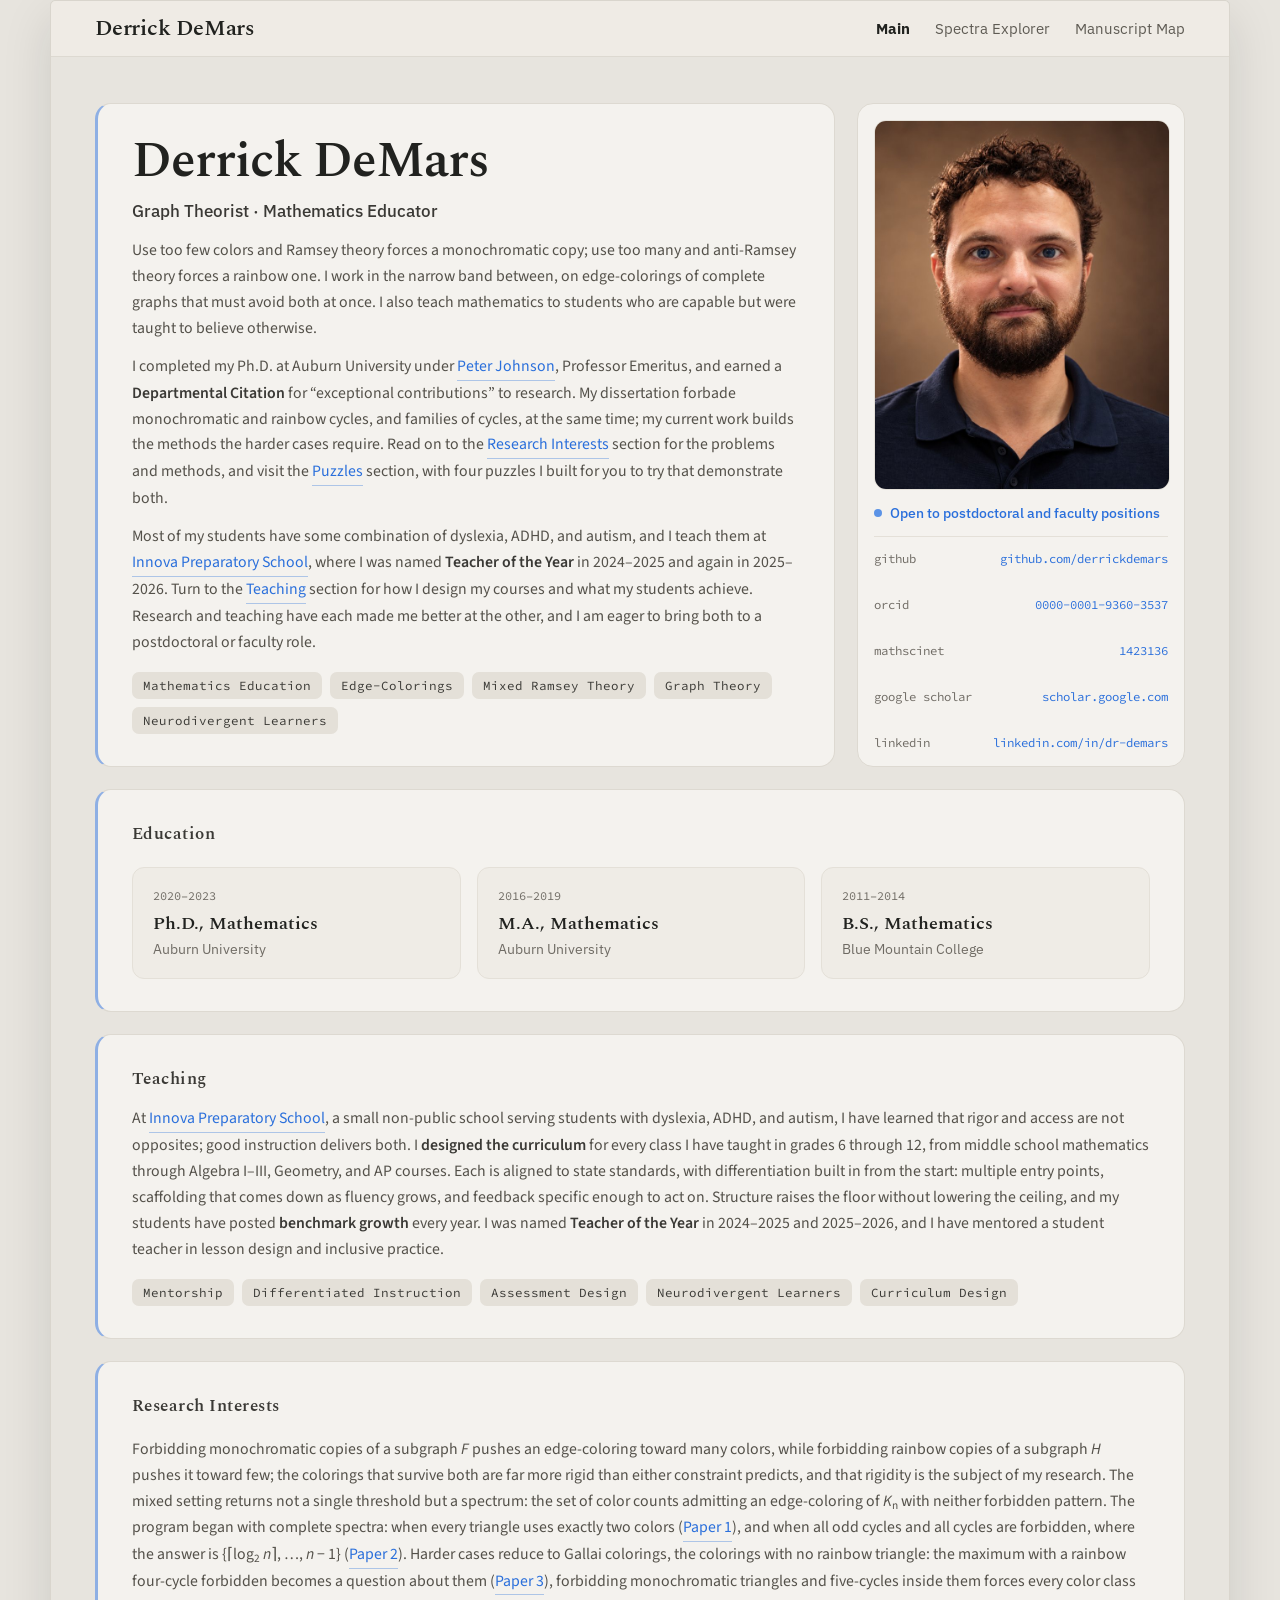
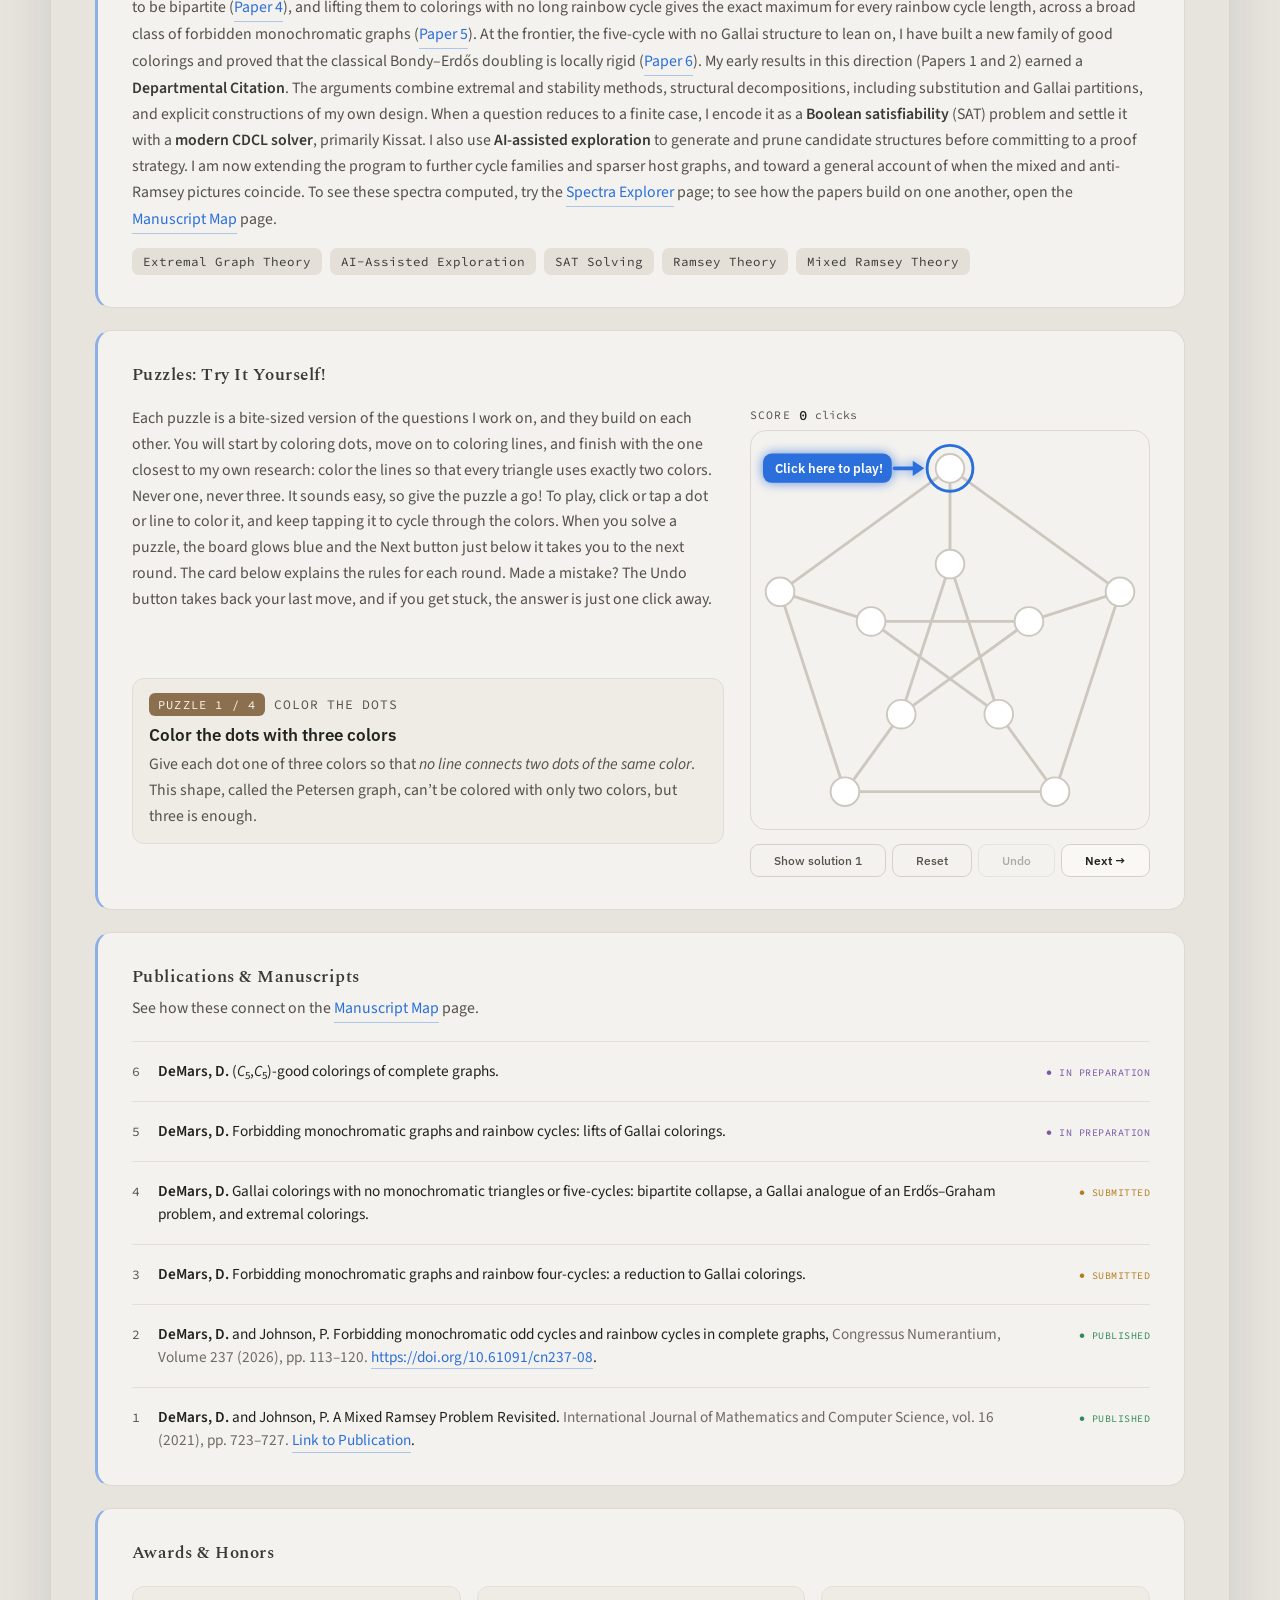
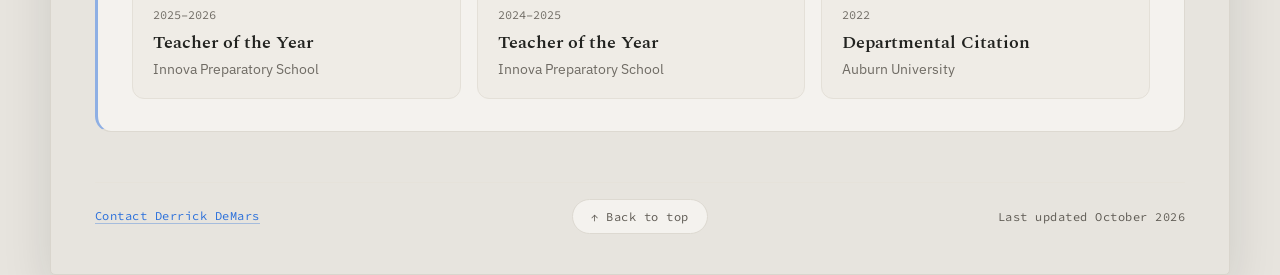
==== commit 6cf05ca8: "Remove email contact from index.html Removed email contact information from the side info section." ====
--- a/index.html
+++ b/index.html
@@ -251,7 +251,6 @@
           <div style="display: inline-flex; align-items: center; gap: 8px; font-size: 13.83px; color: #2a6fdb; font-weight: 500"><span style="width:8px; height:8px; border-radius:50%; background:#5b93e6;"></span><span class="otto-sparkle">Open to postdoctoral and faculty positions</span></div>
           <div style="height:1px; background:#e4e0d8;"></div>
           <div data-r="contact" style="display:flex; flex-direction:column; gap:10px; font-family:'IBM Plex Mono',monospace; font-size:12.33px; min-width:0;">
-            <div style="display:flex; justify-content:space-between; gap:12px;"><span style="color:#6f6b64;">email</span><a href="mailto:contact@derrickdemars.com" style="color:#2a6fdb; text-decoration:none;">contact@derrickdemars.com</a></div>
             <div style="display:flex; justify-content:space-between; gap:12px;"><span style="color:#6f6b64; flex-shrink:0;">github</span><a href="https://github.com/derrickdemars" target="_blank" rel="noopener" style="color:#2a6fdb; text-decoration:none; text-align:right;">github.com/derrickdemars</a></div>
             <div style="display:flex; justify-content:space-between; gap:12px;"><span style="color:#6f6b64; flex-shrink:0;">orcid</span><a href="https://orcid.org/0000-0001-9360-3537" target="_blank" rel="noopener" style="color:#2a6fdb; text-decoration:none; text-align:right;">0000-0001-9360-3537</a></div>
             <div style="display:flex; justify-content:space-between; gap:12px;"><span style="color:#6f6b64; flex-shrink:0;">mathscinet</span><a href="https://mathscinet.ams.org/mathscinet/MRAuthorID/1423136" target="_blank" rel="noopener" style="color:#2a6fdb; text-decoration:none; text-align:right;">1423136</a></div>
